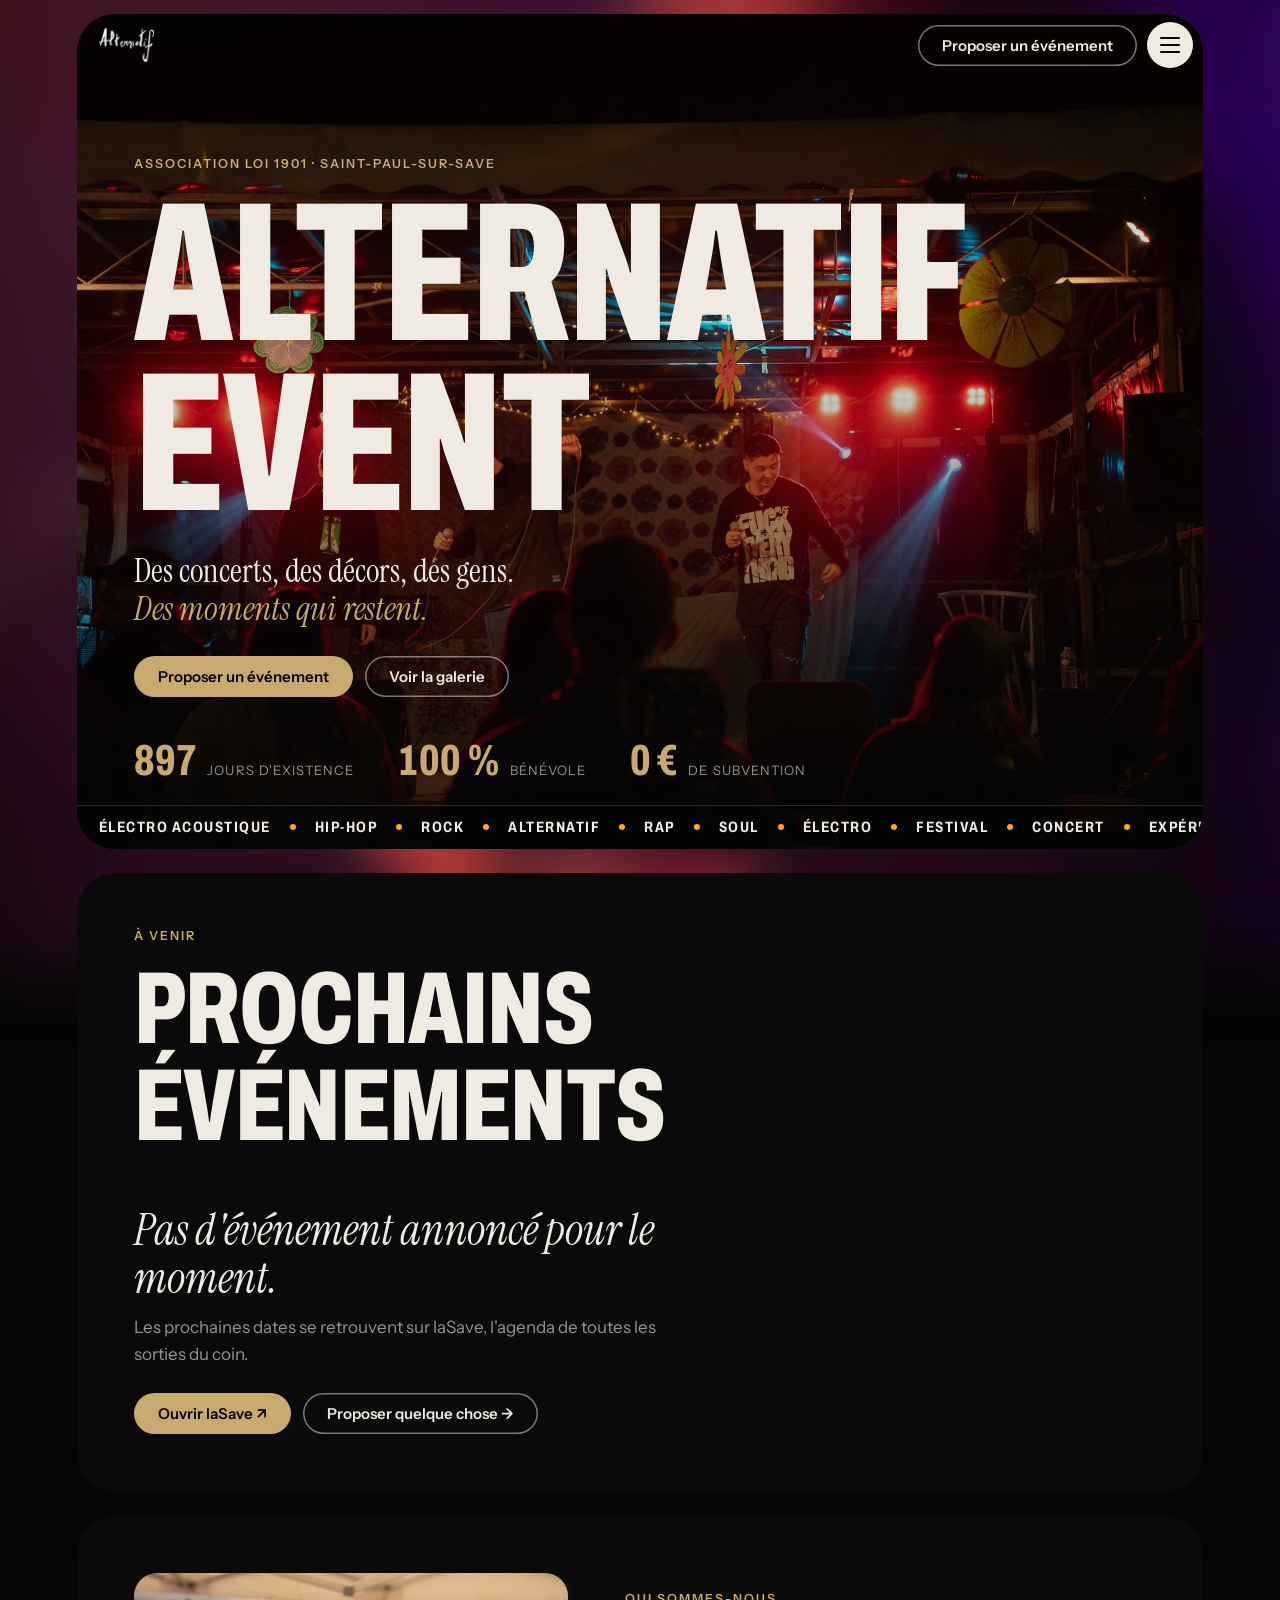
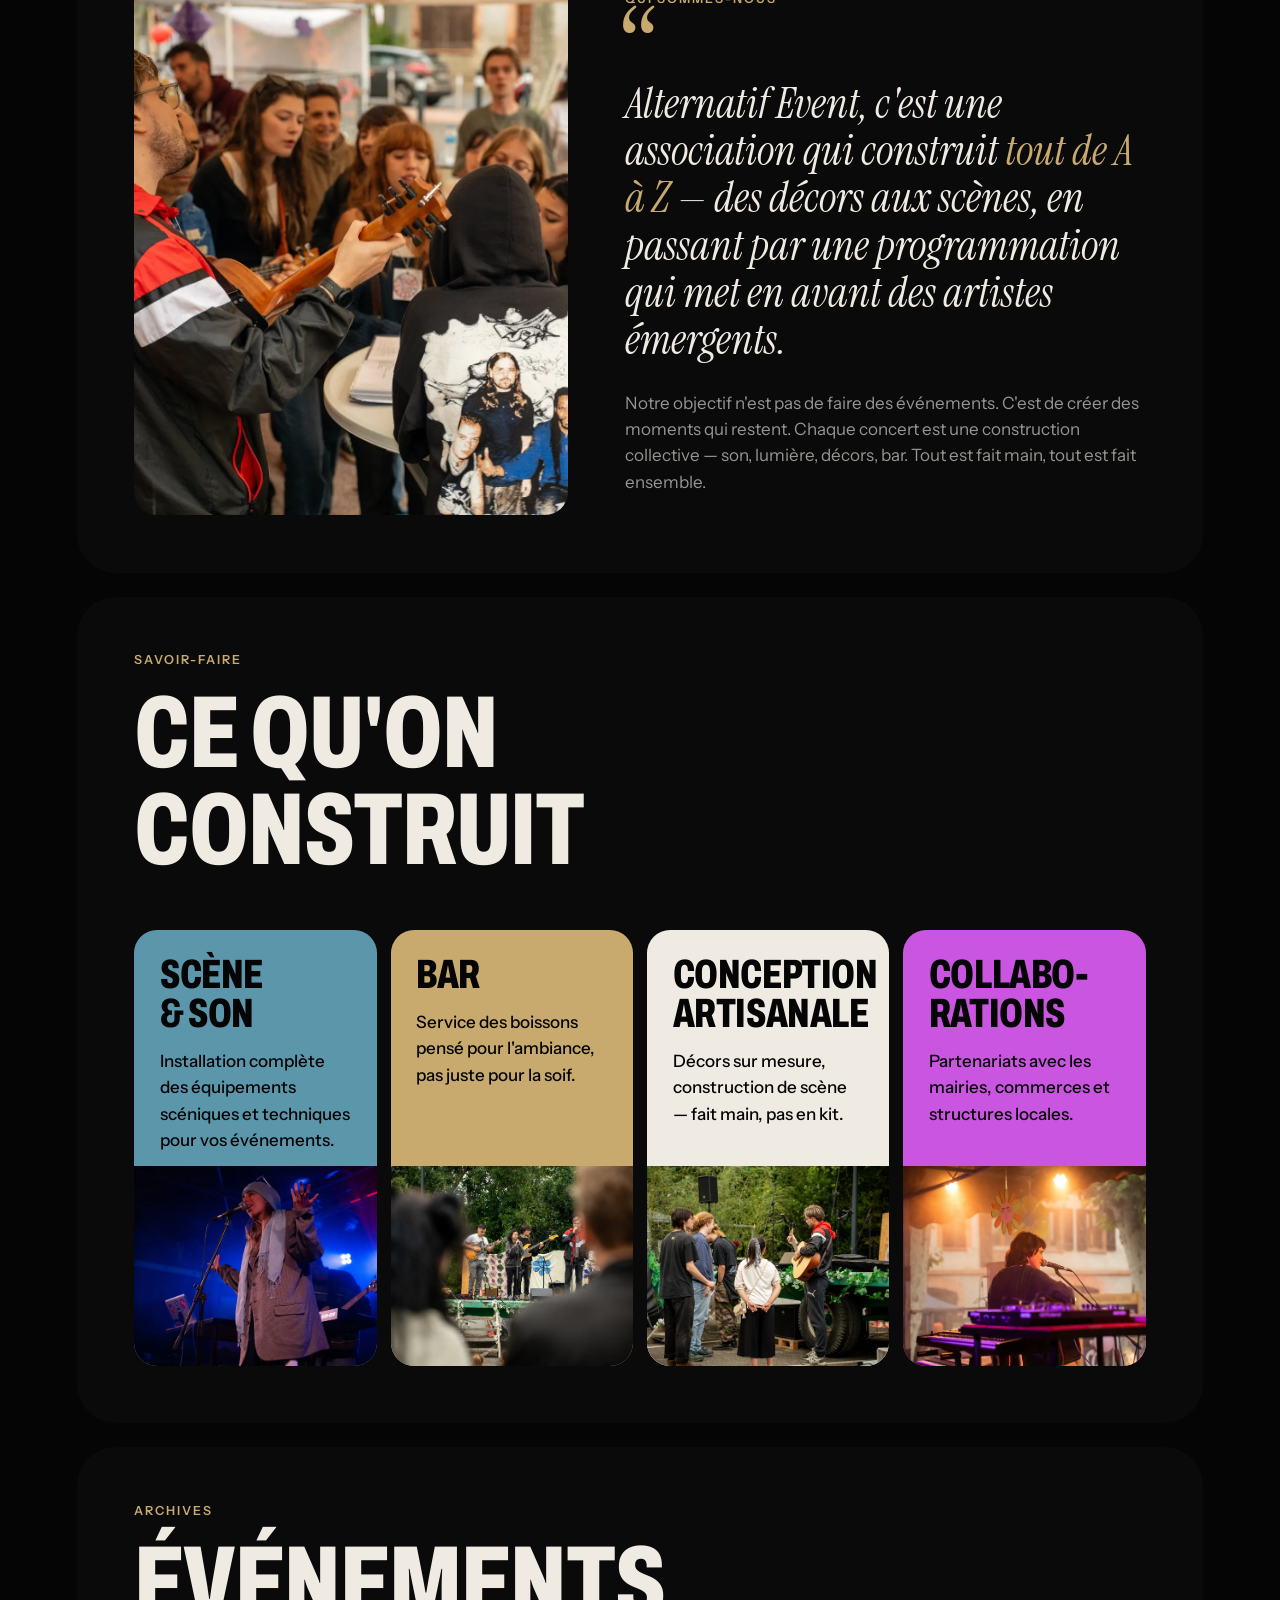
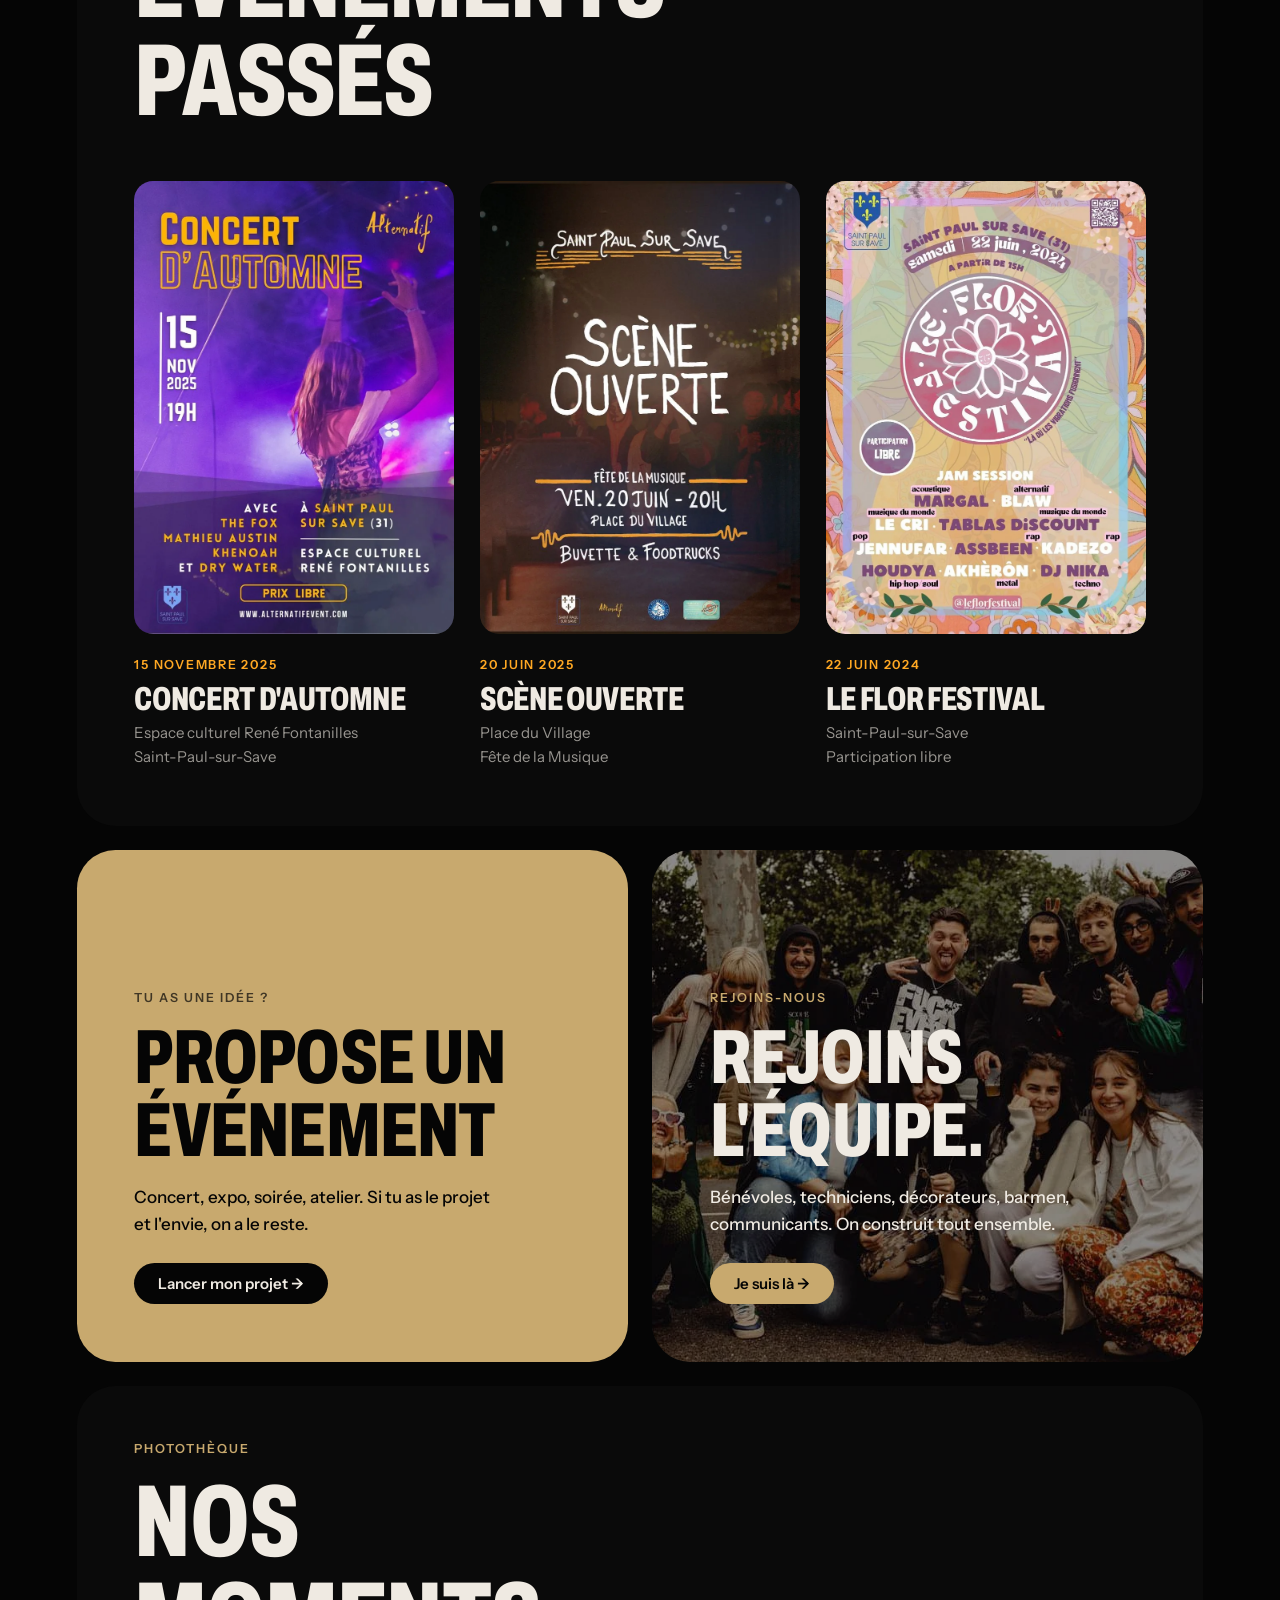
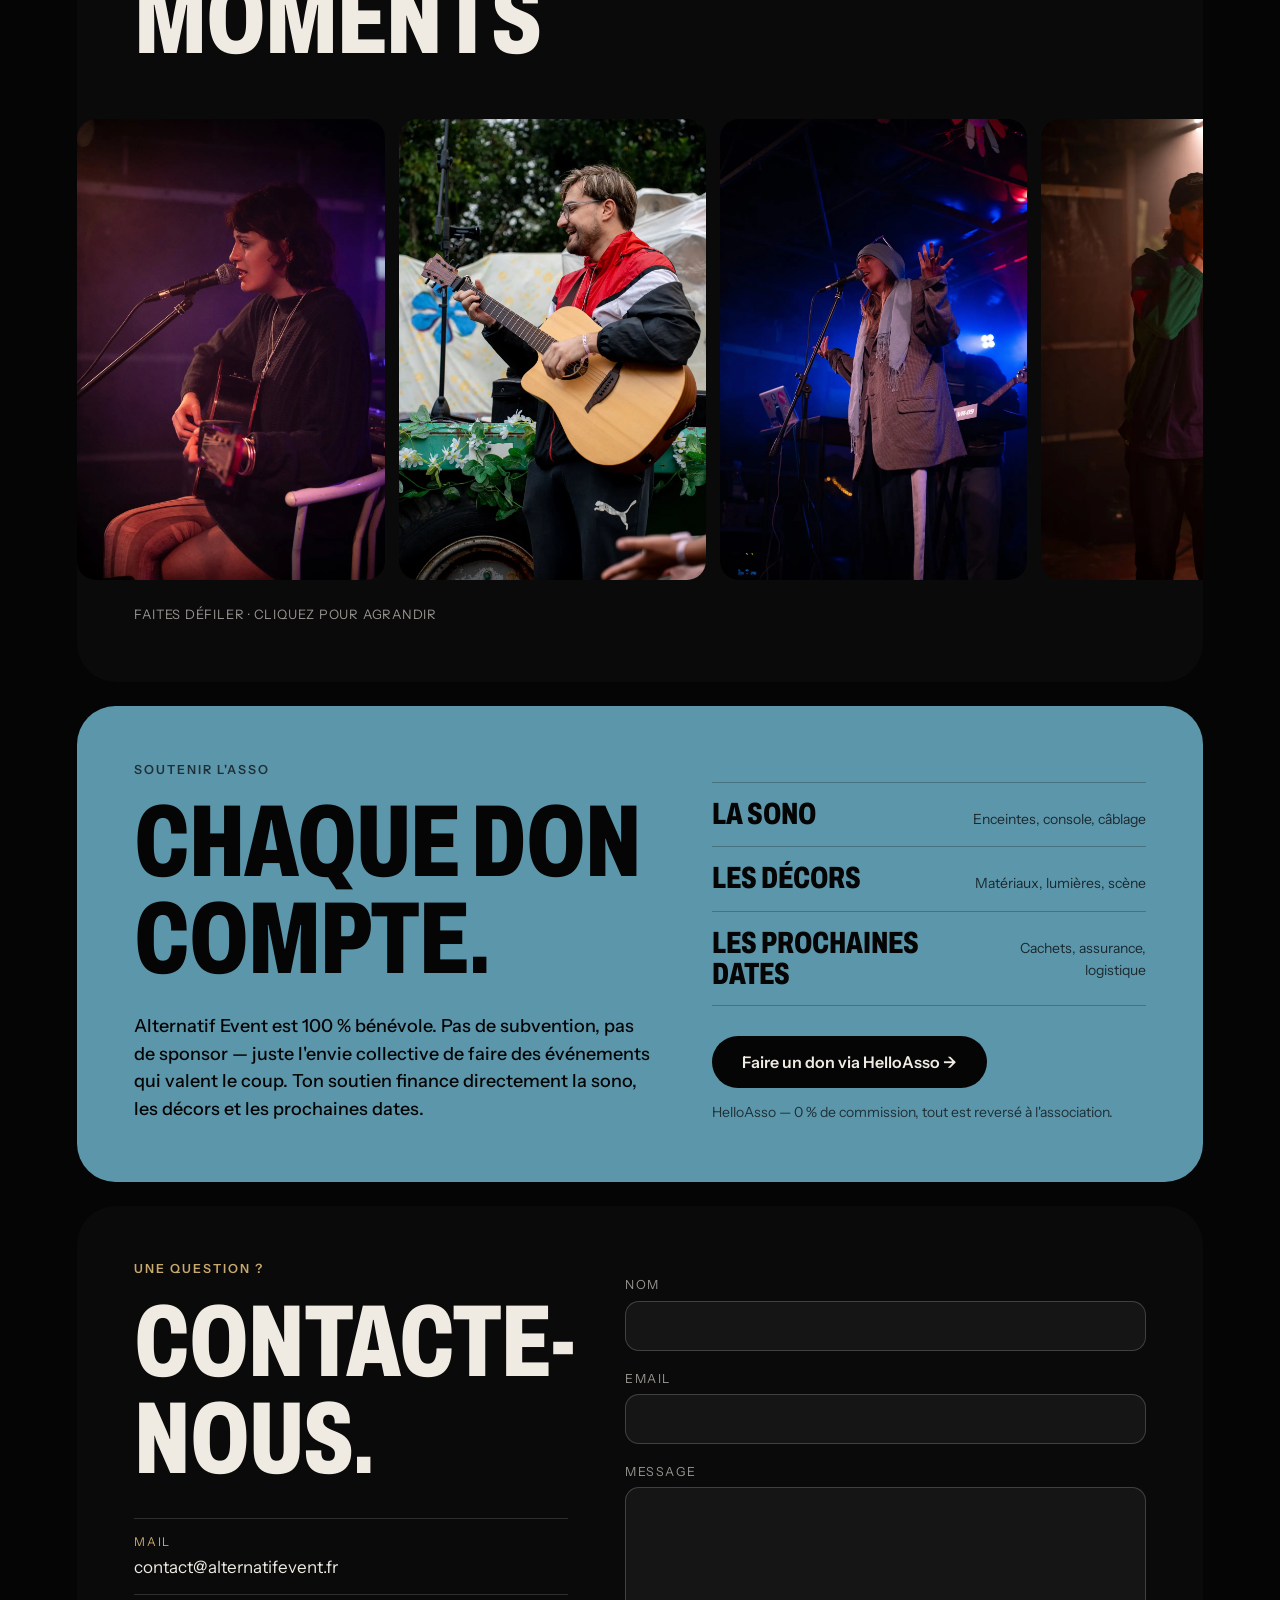
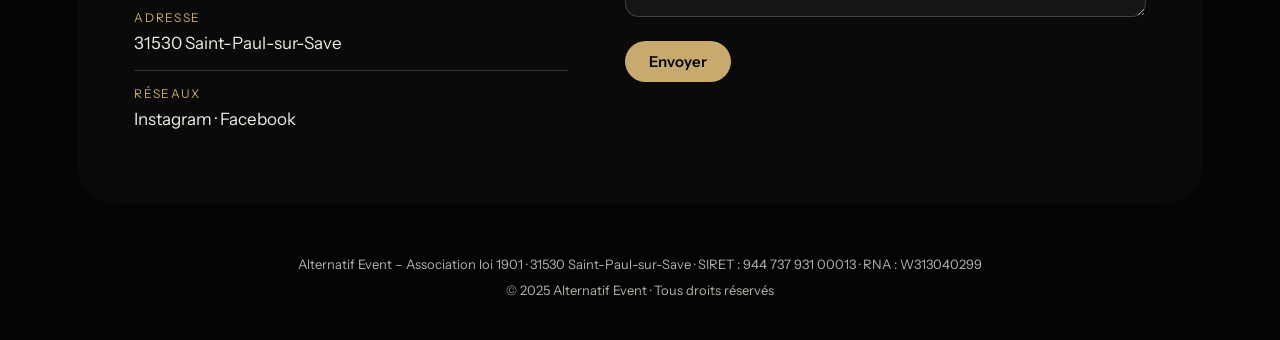
==== index.html @ 24d39012 "Ajoute wix.html : copie de l'ancien site Wix + événements passés Co-Authored-By: Claude Sonnet 5.5 <" ====
<!doctype html>
<html lang="fr">
<head>
<meta charset="utf-8">
<meta name="viewport" content="width=device-width,initial-scale=1">
<title>Alternatif Event — Association à Saint-Paul-sur-Save</title>
<meta name="description" content="Alternatif Event, association loi 1901 de Saint-Paul-sur-Save : concerts, scène ouverte, festival. Tout est fait main, tout est fait ensemble.">
<meta property="og:title" content="Alternatif Event">
<meta property="og:description" content="Des moments qui restent. Association loi 1901 · Saint-Paul-sur-Save.">
<meta property="og:image" content="https://alternatif-event.com/img/hero.webp">
<meta name="theme-color" content="#050505">
<link rel="icon" href="img/logo.png">
<link rel="preconnect" href="https://fonts.googleapis.com">
<link rel="preconnect" href="https://fonts.gstatic.com" crossorigin>
<link rel="stylesheet" href="https://fonts.googleapis.com/css2?family=Archivo:wdth,wght@62..125,500..900&family=Instrument+Sans:wght@400;500;600;700&family=Instrument+Serif:ital@0;1&display=swap">
<link rel="stylesheet" href="style.css?v=2">
</head>
<body>
<div class="backdrop" aria-hidden="true"></div>

<header class="top" id="top">
  <a class="brand" href="#accueil" aria-label="Alternatif Event, accueil"><img src="img/logo.png" alt="Alternatif Event"></a>
  <div class="top-r">
    <button class="pill pill-o" data-open="m-event" type="button">Proposer un événement</button>
    <button class="burger" id="burger" type="button" aria-label="Menu" aria-expanded="false"><i></i><i></i><i></i></button>
  </div>
</header>

<nav class="navmenu" id="navmenu" aria-hidden="true">
  <ul>
    <li><a href="#agenda">Agenda</a></li>
    <li><a href="#asso">L'association</a></li>
    <li><a href="#services">Ce qu'on construit</a></li>
    <li><a href="#passes">Événements passés</a></li>
    <li><a href="#galerie">Galerie</a></li>
    <li><a href="#don">Don</a></li>
    <li><a href="#contact">Contact</a></li>
  </ul>
  <div class="nm-foot">
    <a href="https://la-save.fr" target="_blank" rel="noopener">Voir l'agenda laSave ↗</a>
    <a href="https://www.instagram.com/alternatif_event" target="_blank" rel="noopener">Instagram</a>
    <a href="https://www.facebook.com/profile.php?id=61575025795346" target="_blank" rel="noopener">Facebook</a>
  </div>
</nav>

<main>
<!-- HERO -->
<section class="panel hero" id="accueil">
  <img class="hero-img" src="img/hero.webp" alt="Scène éclairée en rouge et bleu lors d'un concert d'Alternatif Event" fetchpriority="high">
  <div class="hero-shade"></div>
  <div class="hero-in">
    <p class="eyebrow">Association loi 1901 · Saint-Paul-sur-Save</p>
    <h1>Alternatif<br>Event</h1>
    <p class="hero-sub">Des concerts, des décors, des gens.<br><em>Des moments qui restent.</em></p>
    <div class="hero-cta">
      <button class="pill pill-g" data-open="m-event" type="button">Proposer un événement</button>
      <a class="pill pill-o" href="#galerie">Voir la galerie</a>
    </div>
  </div>
  <div class="hero-meta">
    <div><b id="days">—</b><span>jours d'existence</span></div>
    <div><b>100 %</b><span>bénévole</span></div>
    <div><b>0 €</b><span>de subvention</span></div>
  </div>
  <div class="ticker" aria-hidden="true"><div class="tk"><span>Électro acoustique</span><span>Hip-hop</span><span>Rock</span><span>Alternatif</span><span>Rap</span><span>Soul</span><span>Électro</span><span>Festival</span><span>Concert</span><span>Expérience sonore</span><span>Open air</span><span>Jam session</span><span>Électro acoustique</span><span>Hip-hop</span><span>Rock</span><span>Alternatif</span><span>Rap</span><span>Soul</span><span>Électro</span><span>Festival</span><span>Concert</span><span>Expérience sonore</span><span>Open air</span><span>Jam session</span></div></div>
</section>

<!-- AGENDA -->
<section class="panel" id="agenda">
  <div class="sec-h">
    <p class="eyebrow">À venir</p>
    <h2>Prochains<br>événements</h2>
  </div>
  <div class="ag" id="ag">
    <div class="ag-empty">
      <p>Pas d'événement annoncé pour le moment.</p>
      <p class="mut">Les prochaines dates se retrouvent sur laSave, l'agenda de toutes les sorties du coin.</p>
      <div class="row"><a class="pill pill-g" href="https://la-save.fr" target="_blank" rel="noopener">Ouvrir laSave ↗</a><button class="pill pill-o" data-open="m-event" type="button">Proposer quelque chose →</button></div>
    </div>
  </div>
</section>

<!-- MANIFESTE -->
<section class="panel manif" id="asso">
  <div class="manif-img"><img src="img/manifeste.webp" alt="Public en journée avec un violoniste" loading="lazy"></div>
  <div class="manif-t">
    <p class="eyebrow">Qui sommes-nous</p>
    <span class="qi" aria-hidden="true">“</span>
    <p class="manif-q">Alternatif Event, c'est une association qui construit <em>tout de A à Z</em> — des décors aux scènes, en passant par une programmation qui met en avant des artistes émergents.</p>
    <p class="manif-p">Notre objectif n'est pas de faire des événements. C'est de créer des moments qui restent. Chaque concert est une construction collective — son, lumière, décors, bar. Tout est fait main, tout est fait ensemble.</p>
  </div>
</section>

<!-- SERVICES -->
<section class="panel" id="services">
  <div class="sec-h">
    <p class="eyebrow">Savoir-faire</p>
    <h2>Ce qu'on<br>construit</h2>
  </div>
  <div class="bento">
    <article class="bc bc-blue">
      <h3>Scène<br>&amp; Son</h3>
      <p>Installation complète des équipements scéniques et techniques pour vos événements.</p>
      <img src="img/scene.webp" alt="" loading="lazy">
    </article>
    <article class="bc bc-gold">
      <h3>Bar</h3>
      <p>Service des boissons pensé pour l'ambiance, pas juste pour la soif.</p>
      <img src="img/bar.webp" alt="" loading="lazy">
    </article>
    <article class="bc bc-white">
      <h3>Conception<br>artisanale</h3>
      <p>Décors sur mesure, construction de scène — fait main, pas en kit.</p>
      <img src="img/artisan.webp" alt="" loading="lazy">
    </article>
    <article class="bc bc-purple">
      <h3>Collabo&shy;rations</h3>
      <p>Partenariats avec les mairies, commerces et structures locales.</p>
      <img src="img/collab.webp" alt="" loading="lazy">
    </article>
  </div>
</section>

<!-- PASSÉS -->
<section class="panel" id="passes">
  <div class="sec-h">
    <p class="eyebrow">Archives</p>
    <h2>Événements<br>passés</h2>
  </div>
  <div class="past">
    <article class="pa">
      <img src="img/affiche-automne.webp" alt="Affiche du Concert d'Automne" loading="lazy">
      <div><time>15 novembre 2025</time><h3>Concert d'Automne</h3><p>Espace culturel René Fontanilles<br>Saint-Paul-sur-Save</p></div>
    </article>
    <article class="pa">
      <img src="img/affiche-scene.webp" alt="Affiche de la Scène Ouverte" loading="lazy">
      <div><time>20 juin 2025</time><h3>Scène Ouverte</h3><p>Place du Village<br>Fête de la Musique</p></div>
    </article>
    <article class="pa">
      <img src="img/affiche-flor.webp" alt="Affiche du Flor Festival" loading="lazy">
      <div><time>22 juin 2024</time><h3>Le Flor Festival</h3><p>Saint-Paul-sur-Save<br>Participation libre</p></div>
    </article>
  </div>
</section>

<!-- DUO -->
<section class="duo" id="projet">
  <article class="dc dc-gold">
    <p class="eyebrow dk">Tu as une idée ?</p>
    <h2>Propose un<br>événement</h2>
    <p>Concert, expo, soirée, atelier. Si tu as le projet et l'envie, on a le reste.</p>
    <button class="pill pill-k" data-open="m-event" type="button">Lancer mon projet →</button>
  </article>
  <article class="dc dc-team">
    <img src="img/equipe.webp" alt="L'équipe d'Alternatif Event" loading="lazy">
    <div class="dc-in">
      <p class="eyebrow">Rejoins-nous</p>
      <h2>Rejoins<br>l'équipe.</h2>
      <p>Bénévoles, techniciens, décorateurs, barmen, communicants. On construit tout ensemble.</p>
      <button class="pill pill-g" data-open="m-team" type="button">Je suis là →</button>
    </div>
  </article>
</section>

<!-- GALERIE -->
<section class="panel gal" id="galerie">
  <div class="sec-h">
    <p class="eyebrow">Photothèque</p>
    <h2>Nos<br>moments</h2>
  </div>
  <div class="strip" id="strip"></div>
  <p class="strip-hint">Faites défiler · cliquez pour agrandir</p>
</section>

<!-- DON -->
<section class="panel don" id="don">
  <div class="don-l">
    <p class="eyebrow">Soutenir l'asso</p>
    <h2>Chaque don<br>compte.</h2>
    <p class="don-p">Alternatif Event est 100 % bénévole. Pas de subvention, pas de sponsor — juste l'envie collective de faire des événements qui valent le coup. Ton soutien finance directement la sono, les décors et les prochaines dates.</p>
  </div>
  <div class="don-r">
    <ul class="don-list">
      <li><b>La sono</b><span>Enceintes, console, câblage</span></li>
      <li><b>Les décors</b><span>Matériaux, lumières, scène</span></li>
      <li><b>Les prochaines dates</b><span>Cachets, assurance, logistique</span></li>
    </ul>
    <a class="pill pill-k big" href="https://www.helloasso.com/associations/alternatif-event/formulaires/1" target="_blank" rel="noopener">Faire un don via HelloAsso →</a>
    <p class="mut sm">HelloAsso — 0 % de commission, tout est reversé à l'association.</p>
  </div>
</section>

<!-- CONTACT -->
<section class="panel contact" id="contact">
  <div class="ct-l">
    <p class="eyebrow">Une question ?</p>
    <h2>Contacte-<br>nous.</h2>
    <ul class="ct-list">
      <li><span>Mail</span><a href="mailto:contact@alternatifevent.fr">contact@alternatifevent.fr</a></li>
      <li><span>Adresse</span>31530 Saint-Paul-sur-Save</li>
      <li><span>Réseaux</span><div><a href="https://www.instagram.com/alternatif_event" target="_blank" rel="noopener">Instagram</a> · <a href="https://www.facebook.com/profile.php?id=61575025795346" target="_blank" rel="noopener">Facebook</a></div></li>
    </ul>
  </div>
  <form class="form" id="f-contact" data-ok="Message reçu. On vous répond vite.">
    <input type="hidden" name="_subject" value="Contact — alternatif-event.com">
    <label for="c-nom">Nom</label><input id="c-nom" name="nom" required autocomplete="name">
    <label for="c-mail">Email</label><input id="c-mail" name="email" type="email" required autocomplete="email">
    <label for="c-msg">Message</label><textarea id="c-msg" name="message" rows="5" required></textarea>
    <input class="hp" name="_gotcha" tabindex="-1" autocomplete="off" aria-hidden="true">
    <button class="pill pill-g" type="submit">Envoyer</button>
    <p class="fmsg" role="status"></p>
  </form>
</section>
</main>

<footer class="foot">
  <p>Alternatif Event – Association loi 1901 · 31530 Saint-Paul-sur-Save · SIRET : 944 737 931 00013 · RNA : W313040299</p>
  <p>© 2025 Alternatif Event · Tous droits réservés</p>
</footer>

<!-- MODALES -->
<div class="modal" id="m-event" role="dialog" aria-modal="true" aria-labelledby="m-event-t" hidden>
  <div class="m-box">
    <button class="m-x" type="button" data-close aria-label="Fermer">×</button>
    <h3 id="m-event-t">Proposer un événement</h3>
    <form class="form" id="f-event" data-ok="Reçu. On vous recontacte sous 48 h.">
      <input type="hidden" name="_subject" value="Proposition d'événement — alternatif-event.com">
      <label for="e-nom">Nom</label><input id="e-nom" name="nom" required autocomplete="name">
      <label for="e-mail">Email</label><input id="e-mail" name="email" type="email" required autocomplete="email">
      <div class="two">
        <div><label for="e-type">Type</label><select id="e-type" name="type"><option>Concert</option><option>Festival</option><option>Exposition</option><option>Soirée</option><option>Autre</option></select></div>
        <div><label for="e-date">Date souhaitée</label><input id="e-date" name="date" type="date"></div>
      </div>
      <label for="e-msg">Le projet</label><textarea id="e-msg" name="projet" rows="4" required></textarea>
      <input class="hp" name="_gotcha" tabindex="-1" autocomplete="off" aria-hidden="true">
      <button class="pill pill-g" type="submit">Envoyer</button>
      <p class="fmsg" role="status"></p>
    </form>
  </div>
</div>
<div class="modal" id="m-team" role="dialog" aria-modal="true" aria-labelledby="m-team-t" hidden>
  <div class="m-box">
    <button class="m-x" type="button" data-close aria-label="Fermer">×</button>
    <h3 id="m-team-t">Rejoindre l'équipe</h3>
    <form class="form" id="f-team" data-ok="Bienvenue (presque). On se retrouve vite.">
      <input type="hidden" name="_subject" value="Rejoindre l'équipe — alternatif-event.com">
      <label for="t-nom">Prénom Nom</label><input id="t-nom" name="nom" required autocomplete="name">
      <label for="t-mail">Email</label><input id="t-mail" name="email" type="email" required autocomplete="email">
      <label for="t-skill">Tu peux apporter quoi ?</label>
      <select id="t-skill" name="competence"><option>Technique / Son</option><option>Décors</option><option>Bar</option><option>Communication</option><option>Tout ce qui est utile</option></select>
      <label for="t-msg">Un mot</label><textarea id="t-msg" name="message" rows="4"></textarea>
      <input class="hp" name="_gotcha" tabindex="-1" autocomplete="off" aria-hidden="true">
      <button class="pill pill-g" type="submit">Envoyer</button>
      <p class="fmsg" role="status"></p>
    </form>
  </div>
</div>

<div class="lb" id="lb" hidden>
  <button class="lb-x" type="button" aria-label="Fermer">×</button>
  <button class="lb-n lb-p" type="button" aria-label="Précédente">‹</button>
  <img id="lb-img" alt="">
  <button class="lb-n lb-nx" type="button" aria-label="Suivante">›</button>
</div>
<script src="app.js?v=1"></script>
</body>
</html>
---- style.css ----
:root{
  --noir:#050505;--panel:#0a0a0a;--ink:#efeae2;--mut:rgba(239,234,226,.62);
  --gold:#c8a96e;--blue:#5C96AB;--orange:#FFA823;--purple:#C955E0;
  --rad:clamp(22px,3vw,40px);--side:clamp(10px,6vw,110px);--gut:clamp(22px,4.5vw,72px);--vgap:clamp(12px,2vw,24px);
  --f-d:'Archivo',Impact,'Arial Narrow',sans-serif;--f-b:'Instrument Sans',system-ui,sans-serif;--f-s:'Instrument Serif',Georgia,serif;
}
*{box-sizing:border-box;margin:0;padding:0}
html{scroll-behavior:smooth;scroll-padding-top:90px}
body{background:var(--noir);color:var(--ink);font:400 17px/1.55 var(--f-b);-webkit-font-smoothing:antialiased;overflow-x:hidden}
img{max-width:100%;display:block}
a{color:inherit}
button{font:inherit;color:inherit;cursor:pointer;border:0;background:none}
:focus-visible{outline:2px solid var(--gold);outline-offset:3px}

.backdrop{position:fixed;inset:0;z-index:-1;background:#050505 url(img/bg.webp) center/cover;filter:blur(28px) saturate(1.3) brightness(.85);transform:scale(1.15)}

/* header */
.top{position:fixed;z-index:50;top:14px;left:var(--side);right:var(--side);display:flex;align-items:center;justify-content:space-between;gap:12px;padding:8px 10px 8px 22px;border-radius:999px;background:rgba(8,8,8,.72);backdrop-filter:blur(14px);-webkit-backdrop-filter:blur(14px);transition:background .3s,backdrop-filter .3s}
.top.clear{background:transparent;backdrop-filter:none;-webkit-backdrop-filter:none}
.brand img{height:34px;width:auto}
.top-r{display:flex;align-items:center;gap:10px}
.burger{width:46px;height:46px;border-radius:50%;background:var(--ink);display:grid;place-content:center;gap:5px}
.burger i{display:block;width:20px;height:2px;background:#050505;border-radius:2px;transition:transform .3s,opacity .3s}
.burger[aria-expanded=true] i:nth-child(1){transform:translateY(7px) rotate(45deg)}
.burger[aria-expanded=true] i:nth-child(2){opacity:0}
.burger[aria-expanded=true] i:nth-child(3){transform:translateY(-7px) rotate(-45deg)}

.navmenu{position:fixed;inset:0;z-index:40;background:rgba(5,5,5,.97);display:flex;flex-direction:column;justify-content:center;padding:100px var(--side) 40px;opacity:0;visibility:hidden;transition:opacity .3s,visibility .3s}
.navmenu.on{opacity:1;visibility:visible}
.navmenu ul{list-style:none}
.navmenu li a{display:block;font:800 clamp(38px,8.5vw,96px)/1.02 var(--f-d);font-stretch:70%;text-transform:uppercase;text-decoration:none;letter-spacing:-.01em;transition:color .2s,padding .25s}
.navmenu li a:hover{color:var(--gold);padding-left:14px}
.nm-foot{display:flex;flex-wrap:wrap;gap:12px 28px;margin-top:34px;color:var(--mut)}
.nm-foot a{text-decoration:none}.nm-foot a:hover{color:var(--gold)}

/* pills */
.pill{display:inline-flex;align-items:center;justify-content:center;gap:8px;padding:13px 24px;border-radius:999px;font:600 15px/1 var(--f-b);text-decoration:none;white-space:nowrap;transition:transform .2s,background .2s,color .2s}
.pill:hover{transform:translateY(-2px)}
.pill-g{background:var(--gold);color:#050505}.pill-g:hover{background:#d9bc82}
.pill-k{background:#050505;color:var(--ink)}.pill-k:hover{background:#1a1a1a}
.pill-o{box-shadow:inset 0 0 0 1.5px rgba(239,234,226,.5)}.pill-o:hover{background:var(--ink);color:#050505}
.pill.big{padding:18px 30px;font-size:16px}

/* panels */
main{padding-top:0}
.panel{position:relative;background:var(--panel);border-radius:var(--rad);margin:0 var(--side) var(--vgap);padding:var(--gut);overflow:hidden}
.eyebrow{font:600 12.5px/1 var(--f-b);letter-spacing:.16em;text-transform:uppercase;color:var(--gold);margin-bottom:18px}
.eyebrow.dk{color:rgba(5,5,5,.7)}
h1,h2,h3{font-family:var(--f-d);font-stretch:68%;font-weight:800;text-transform:uppercase;line-height:.95;letter-spacing:-.01em}
h2{font-size:clamp(46px,8vw,118px)}
.mut{color:var(--mut)}.sm{font-size:14px}
.sec-h{margin-bottom:clamp(26px,4vw,52px)}

/* hero */
.hero{margin-top:14px;min-height:min(92svh,860px);display:flex;flex-direction:column;justify-content:flex-end;padding:0}
.hero-img{position:absolute;inset:0;width:100%;height:100%;object-fit:cover;object-position:50% 40%}
.hero-shade{position:absolute;inset:0;background:linear-gradient(180deg,rgba(5,5,5,.35) 0%,rgba(5,5,5,.1) 35%,rgba(5,5,5,.88) 100%)}
.hero-in{position:relative;padding:clamp(110px,16svh,170px) var(--gut) 24px}
.hero h1{font-size:clamp(64px,15.5vw,236px);font-stretch:62%;line-height:.86}
.hero-sub{margin-top:22px;font:400 clamp(22px,2.6vw,36px)/1.15 var(--f-s)}
.hero-sub em{color:var(--gold)}
.hero-cta{display:flex;flex-wrap:wrap;gap:12px;margin-top:28px}
.hero-meta{position:relative;display:flex;flex-wrap:wrap;gap:12px 44px;padding:18px var(--gut) 22px}
.hero-meta div{display:flex;align-items:baseline;gap:10px}
.hero-meta b{font:800 clamp(28px,3.4vw,44px)/1 var(--f-d);font-stretch:70%;color:var(--gold);font-variant-numeric:tabular-nums}
.hero-meta span{font-size:13px;letter-spacing:.08em;text-transform:uppercase;color:var(--mut)}
.ticker{position:relative;border-top:1px solid rgba(239,234,226,.16);overflow:hidden;padding:14px 0;background:rgba(5,5,5,.55)}
.tk{display:flex;width:max-content;animation:tk 48s linear infinite}
.tk span{font:700 15px/1 var(--f-d);font-stretch:80%;text-transform:uppercase;letter-spacing:.1em;padding:0 22px;position:relative;white-space:nowrap}
.tk span::after{content:"";position:absolute;right:-3px;top:50%;width:6px;height:6px;margin-top:-3px;border-radius:50%;background:var(--orange)}
@keyframes tk{to{transform:translateX(-50%)}}

/* agenda */
.ag-empty{max-width:560px}
.ag-empty p:first-child{font:400 clamp(28px,3.4vw,44px)/1.1 var(--f-s);font-style:italic;margin-bottom:12px}
.ag-empty .row{display:flex;flex-wrap:wrap;gap:12px;margin-top:26px}
.ag-list{display:grid;grid-template-columns:repeat(auto-fill,minmax(250px,1fr));gap:14px}
.ag-c{display:flex;flex-direction:column;gap:8px;padding:22px;border-radius:calc(var(--rad)*.55);background:var(--blue);color:#050505;text-decoration:none;min-height:200px;transition:transform .25s}
.ag-c:hover{transform:translateY(-4px)}
.ag-c time{font:700 13px/1 var(--f-b);letter-spacing:.1em;text-transform:uppercase}
.ag-c h3{font-size:clamp(28px,3vw,38px);margin-top:auto}
.ag-c p{font-size:14px;opacity:.8}
.ag-more{margin-top:22px}

/* manifeste */
.manif{display:grid;grid-template-columns:minmax(0,5fr) minmax(0,6fr);gap:var(--gut);align-items:center}
.manif-img{border-radius:calc(var(--rad)*.6);overflow:hidden;aspect-ratio:4/5}
.manif-img img{width:100%;height:100%;object-fit:cover;object-position:35% 50%}
.qi{display:block;font:400 120px/.6 var(--f-s);color:var(--gold);height:56px}
.manif-q{font:400 clamp(28px,3.3vw,50px)/1.12 var(--f-s);font-style:italic}
.manif-q em{color:var(--gold)}
.manif-p{margin-top:26px;max-width:540px;color:var(--mut)}

/* bento */
.bento{display:grid;grid-template-columns:repeat(4,minmax(0,1fr));gap:14px}
.bc{position:relative;overflow:hidden;border-radius:calc(var(--rad)*.6);padding:clamp(20px,2vw,30px);color:#050505;min-height:clamp(300px,34vw,440px);display:flex;flex-direction:column}
.bc h3{font-size:clamp(30px,3.2vw,50px);hyphens:manual}
.bc p{margin-top:14px;font-weight:500;max-width:30ch}
.bc img{position:absolute;left:0;right:0;bottom:0;width:100%;height:46%;object-fit:cover;mix-blend-mode:multiply;opacity:.9}
.bc-blue{background:var(--blue)}.bc-gold{background:var(--gold)}.bc-white{background:var(--ink)}.bc-purple{background:var(--purple)}
.bc-white img{mix-blend-mode:normal;opacity:1}
.bc-blue img,.bc-gold img,.bc-purple img{mix-blend-mode:normal;opacity:1}

/* passés */
.past{display:grid;grid-template-columns:repeat(3,minmax(0,1fr));gap:clamp(14px,2vw,28px)}
.pa{display:flex;flex-direction:column;gap:16px}
.pa img{border-radius:calc(var(--rad)*.5);width:100%;aspect-ratio:800/1131;object-fit:cover;transition:transform .35s}
.pa:hover img{transform:scale(1.015) rotate(-.4deg)}
.pa time{font:600 12.5px/1 var(--f-b);letter-spacing:.14em;text-transform:uppercase;color:var(--orange)}
.pa h3{font-size:clamp(28px,2.6vw,38px);margin:8px 0 6px}
.pa p{color:var(--mut);font-size:15px}

/* duo */
.duo{display:grid;grid-template-columns:repeat(2,minmax(0,1fr));gap:var(--vgap);margin:0 var(--side) var(--vgap)}
.dc{position:relative;border-radius:var(--rad);padding:var(--gut);min-height:clamp(380px,40vw,560px);display:flex;flex-direction:column;justify-content:flex-end;overflow:hidden}
.dc h2{font-size:clamp(44px,6vw,92px);margin-bottom:16px}
.dc p:not(.eyebrow){max-width:34ch;margin-bottom:26px;font-weight:500}
.dc button{align-self:flex-start}
.dc-gold{background:var(--gold);color:#050505}
.dc-team{background:#0a0a0a}
.dc-team>img{position:absolute;inset:0;width:100%;height:100%;object-fit:cover;filter:brightness(.55)}
.dc-in{position:relative;display:flex;flex-direction:column}

/* galerie */
.strip{display:flex;gap:14px;overflow-x:auto;scroll-snap-type:x proximity;padding-bottom:14px;margin:0 calc(var(--gut)*-1);padding-inline:var(--gut);scrollbar-width:thin;scrollbar-color:var(--gold) transparent}
.strip button{flex:0 0 auto;height:clamp(300px,36vw,520px);border-radius:calc(var(--rad)*.5);overflow:hidden;scroll-snap-align:start}
.strip img{height:100%;width:auto;max-width:none;transition:transform .5s}
.strip button:hover img{transform:scale(1.04)}
.strip-hint{margin-top:10px;font-size:13px;color:var(--mut);letter-spacing:.06em;text-transform:uppercase}

/* don */
.don{background:var(--blue);color:#050505;display:grid;grid-template-columns:minmax(0,6fr) minmax(0,5fr);gap:var(--gut);align-items:end}
.don .eyebrow{color:rgba(5,5,5,.7)}
.don-p{margin-top:24px;max-width:46ch;font-weight:500;font-size:18px}
.don-list{list-style:none;margin-bottom:30px}
.don-list li{display:flex;justify-content:space-between;align-items:baseline;gap:16px;padding:16px 0;border-top:1.5px solid rgba(5,5,5,.25)}
.don-list li:last-child{border-bottom:1.5px solid rgba(5,5,5,.25)}
.don-list b{font:800 clamp(24px,2.4vw,34px)/1 var(--f-d);font-stretch:70%;text-transform:uppercase}
.don-list span{font-size:14px;text-align:right;opacity:.75}
.don .mut{color:rgba(5,5,5,.7);margin-top:14px}

/* contact */
.contact{display:grid;grid-template-columns:minmax(0,5fr) minmax(0,6fr);gap:var(--gut)}
.ct-list{list-style:none;margin-top:30px}
.ct-list li{padding:14px 0;border-top:1px solid rgba(239,234,226,.16);display:flex;flex-direction:column;gap:2px}
.ct-list span{font-size:12px;letter-spacing:.14em;text-transform:uppercase;color:var(--gold)}
.ct-list a{text-decoration:none}.ct-list a:hover{color:var(--gold)}

/* forms */
.form{display:flex;flex-direction:column;gap:6px}
.form label{font-size:12.5px;letter-spacing:.12em;text-transform:uppercase;color:var(--mut);margin-top:12px}
.form input,.form textarea,.form select{width:100%;padding:14px 16px;border-radius:14px;border:1.5px solid rgba(239,234,226,.2);background:rgba(239,234,226,.05);color:var(--ink);font:400 16px var(--f-b);transition:border-color .2s}
.form select option{color:#050505}
.form input:focus,.form textarea:focus,.form select:focus{outline:0;border-color:var(--gold)}
.form button[type=submit]{align-self:flex-start;margin-top:18px}
.form .two{display:grid;grid-template-columns:1fr 1fr;gap:12px}
.hp{position:absolute!important;left:-9999px;opacity:0}
.fmsg{min-height:1.4em;margin-top:10px;color:var(--gold);font-weight:600}
.fmsg.err{color:#ff8a7a}

/* footer */
.foot{margin:0 var(--side);padding:26px 4px 40px;text-align:center;font-size:13px;color:rgba(239,234,226,.75);display:flex;flex-direction:column;gap:6px;text-shadow:0 1px 8px #000}

/* modales */
.modal{position:fixed;inset:0;z-index:70;display:grid;place-items:center;padding:16px;background:rgba(0,0,0,.72);backdrop-filter:blur(6px);overflow-y:auto}
.modal[hidden],.lb[hidden]{display:none}
.m-box{position:relative;width:min(560px,100%);background:var(--panel);border-radius:var(--rad);padding:clamp(26px,4vw,44px);margin:auto}
.m-box h3{font-size:clamp(36px,5vw,54px);margin-bottom:12px;padding-right:44px}
.m-x{position:absolute;top:16px;right:16px;width:42px;height:42px;border-radius:50%;background:var(--ink);color:#050505;font-size:26px;line-height:1}
.lb{position:fixed;inset:0;z-index:80;background:rgba(0,0,0,.94);display:grid;place-items:center;padding:56px 16px}
.lb img{max-width:100%;max-height:100%;border-radius:12px;object-fit:contain}
.lb-x,.lb-n{position:absolute;width:48px;height:48px;border-radius:50%;background:rgba(239,234,226,.14);font-size:28px;line-height:1}
.lb-x{top:14px;right:14px}.lb-p{left:14px;top:50%}.lb-nx{right:14px;top:50%}
.lb button:hover{background:var(--gold);color:#050505}

/* reveal (desktop uniquement) */
@media(min-width:901px){
  .rv{opacity:0;transform:translateY(34px);transition:opacity .8s ease,transform .8s ease}
  .rv.in{opacity:1;transform:none}
}

@media(max-width:900px){
  :root{--side:10px}
  .top{left:10px;right:10px}
  .manif,.don,.contact{grid-template-columns:1fr}
  .manif-img{aspect-ratio:4/3}
  .bento{grid-template-columns:repeat(2,minmax(0,1fr))}
  .past{grid-template-columns:1fr;max-width:420px}
  .duo{grid-template-columns:1fr}
  .hero{min-height:88svh}
}
@media(max-width:520px){
  body{font-size:16px}
  .top .pill-o{display:none}
  .bento{grid-template-columns:1fr}
  .bc{min-height:280px}
  .form .two{grid-template-columns:1fr}
  .don-list li{flex-direction:column;gap:4px}.don-list span{text-align:left}
}
@media(prefers-reduced-motion:reduce){
  html{scroll-behavior:auto}.tk{animation:none}*{transition:none!important}
}
@media(max-width:900px){
  .bc{min-height:0}
  .bc img{max-width:none;position:relative;margin:22px calc(-1*clamp(20px,2vw,30px)) calc(-1*clamp(20px,2vw,30px));width:calc(100% + 2*clamp(20px,2vw,30px));height:170px;margin-top:auto;flex:0 0 auto}
  .bc p{margin-bottom:22px}
}
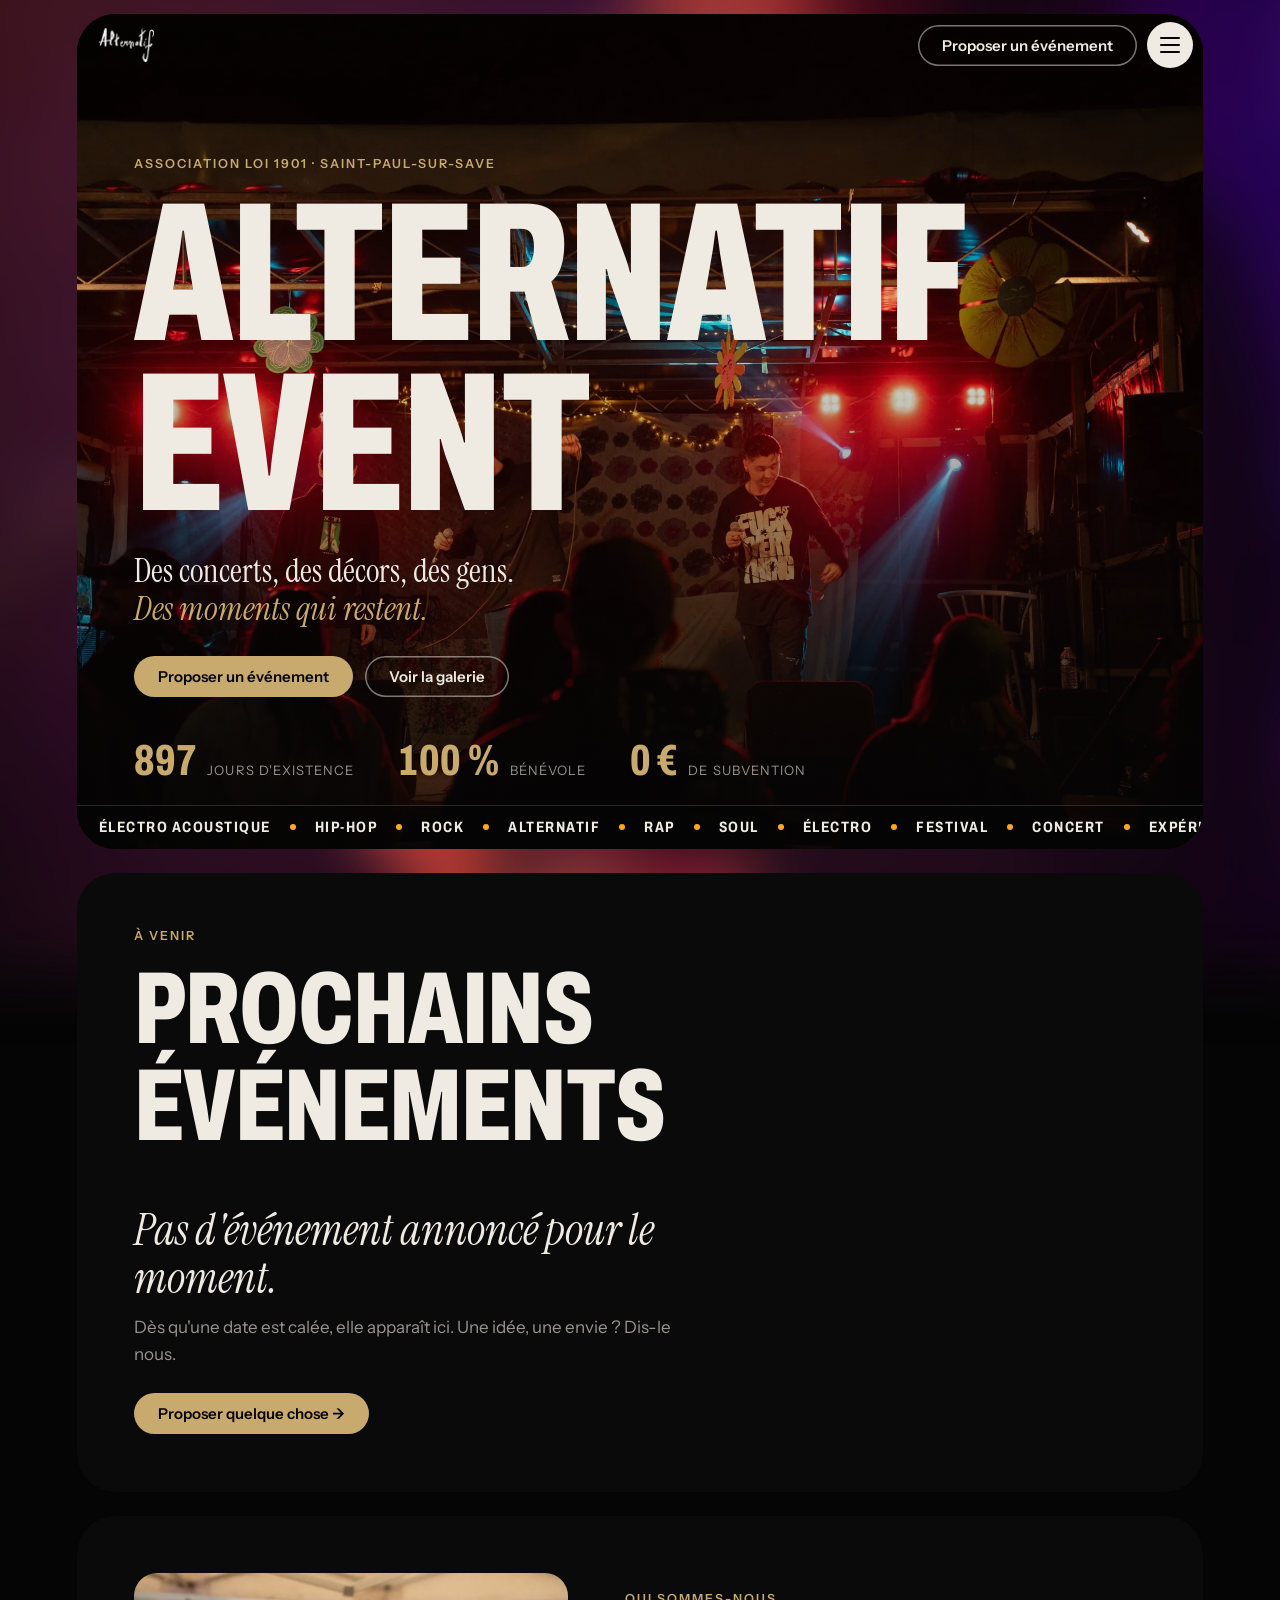
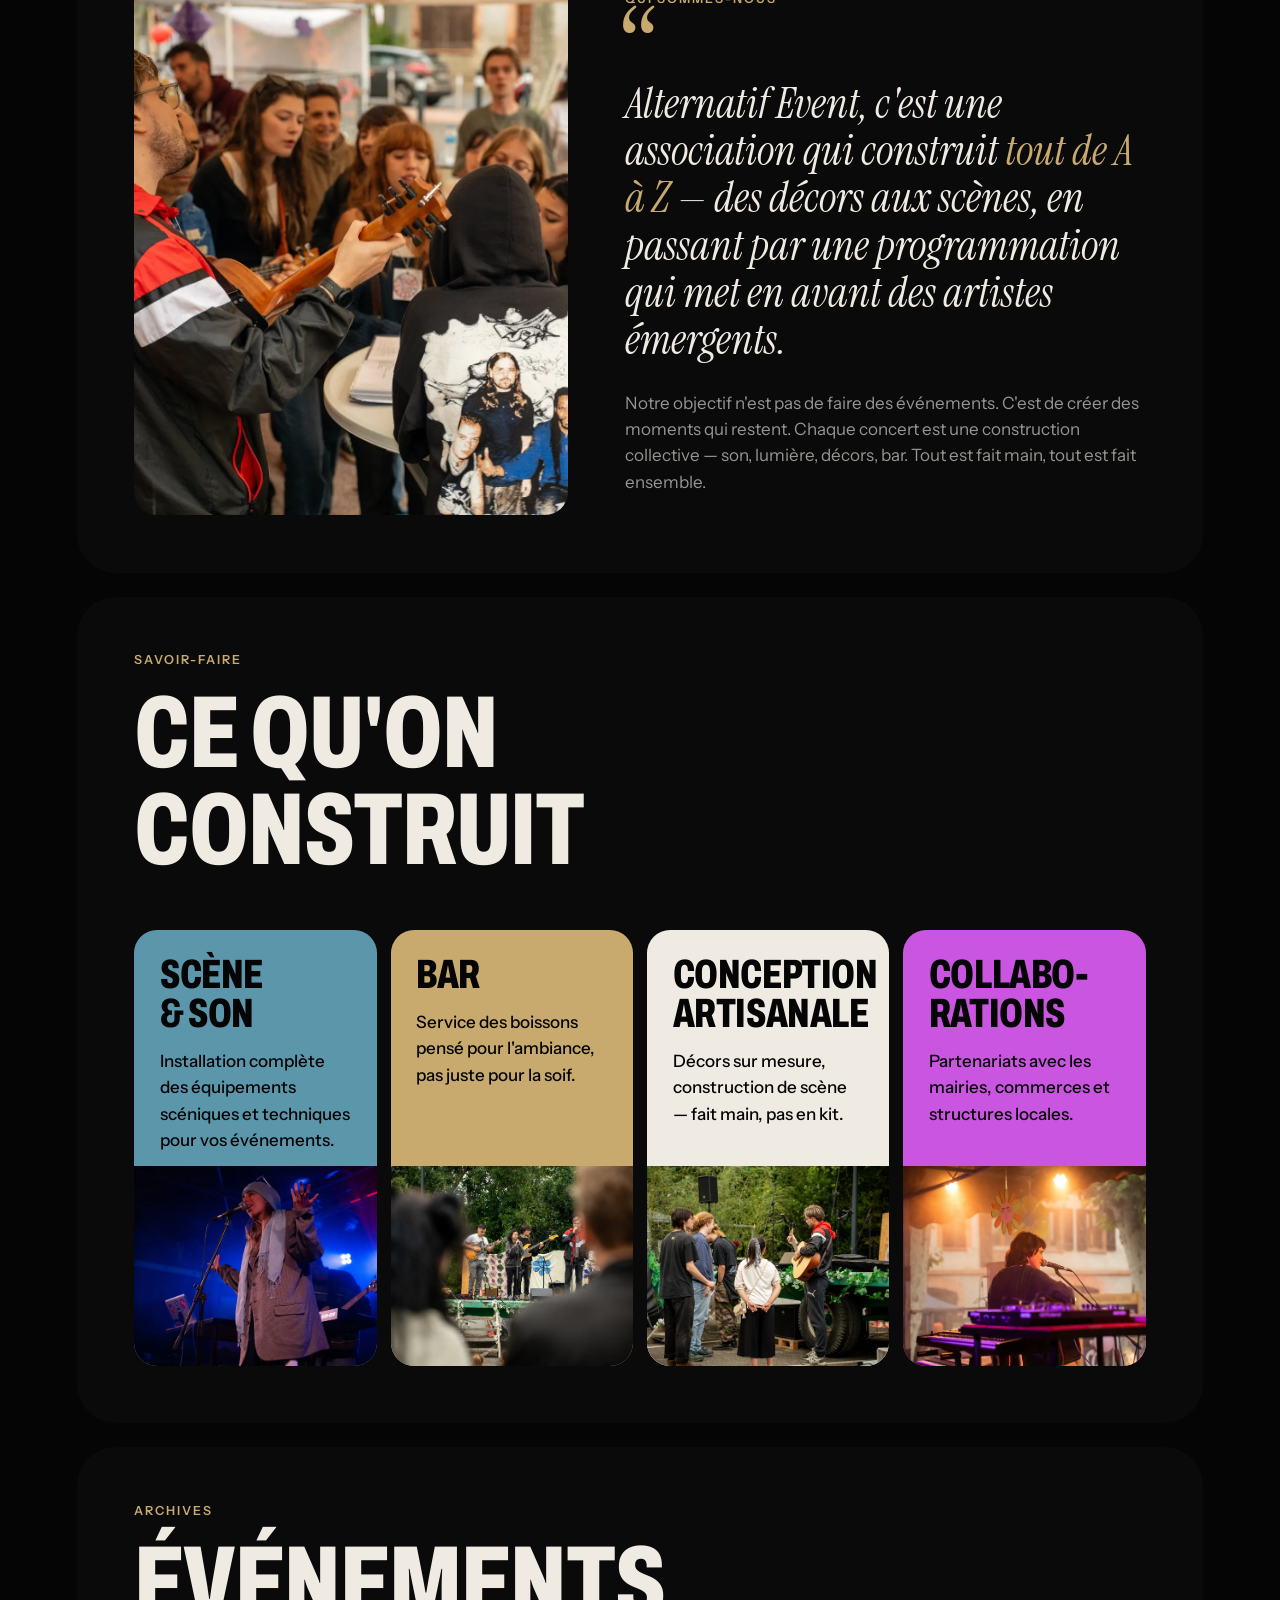
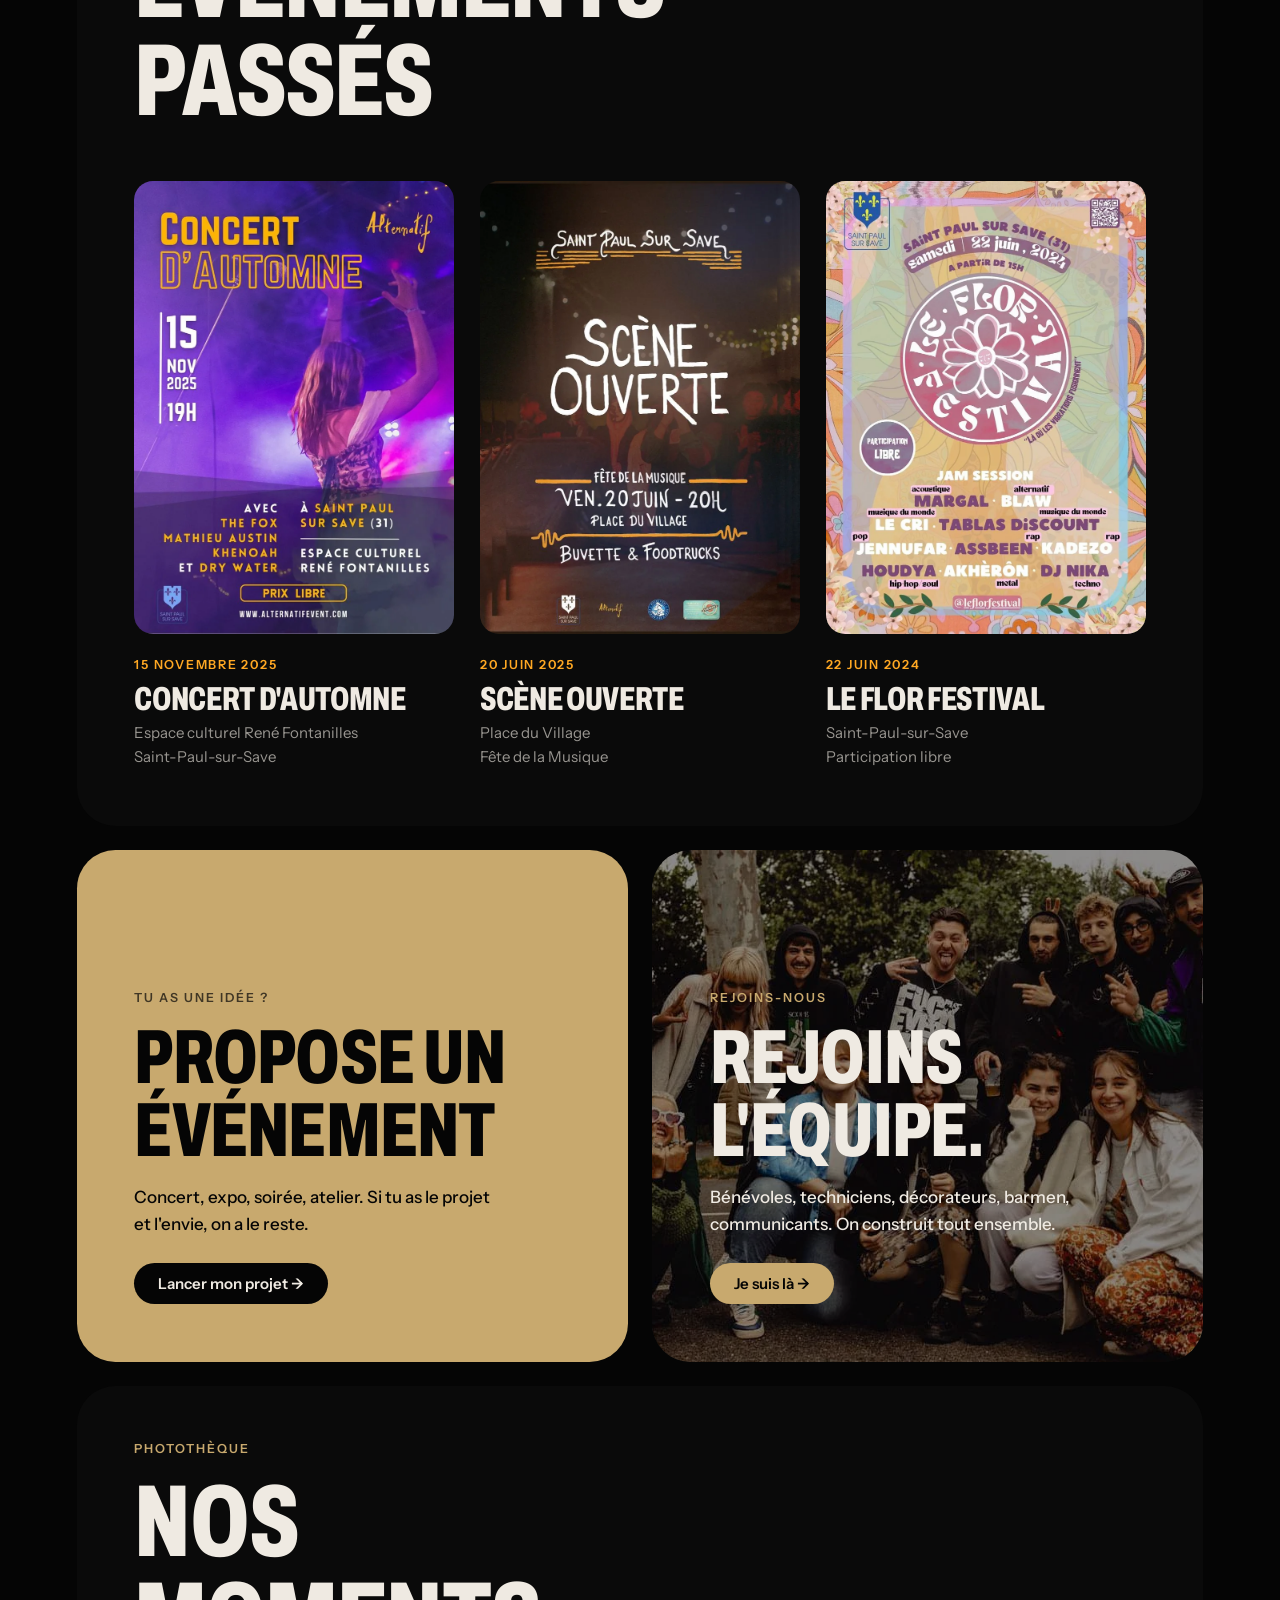
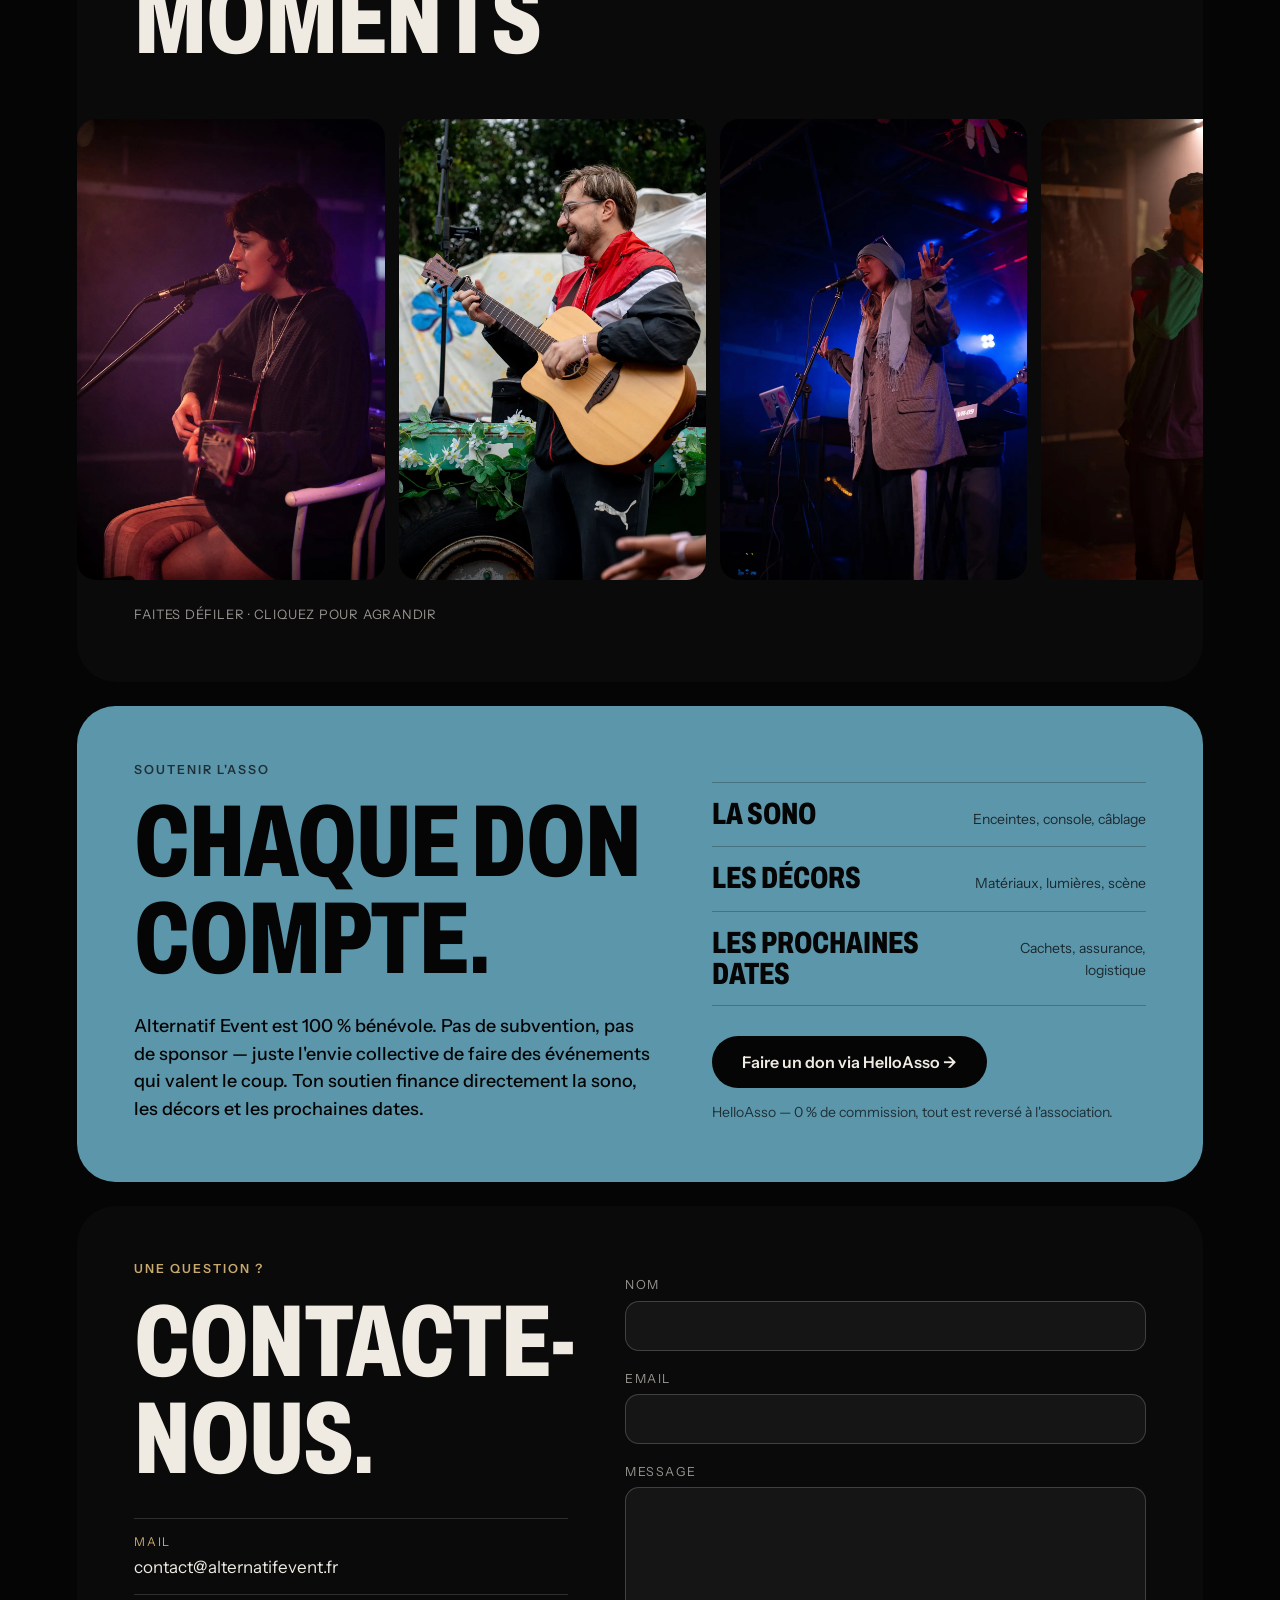
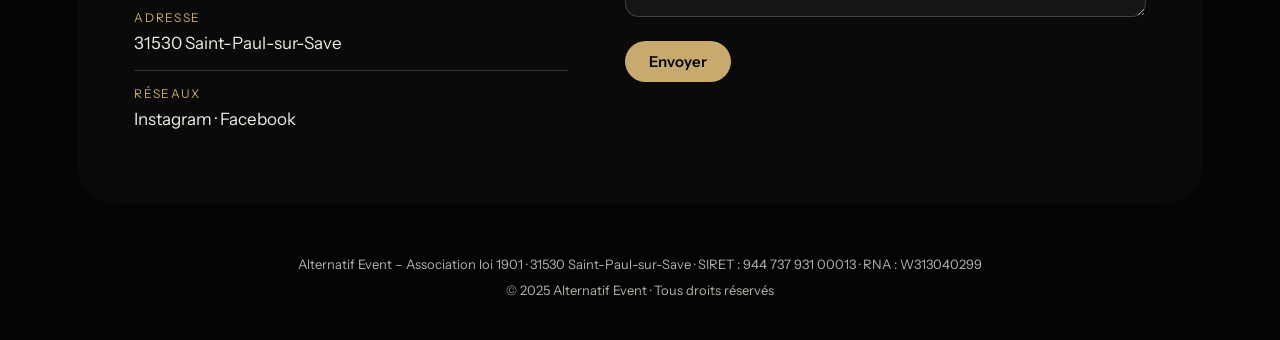
==== commit d8b2c183: "Remet la version sans agenda laSave Co-Authored-By: Claude Sonnet 5.5 <noreply@anthropic.com> Claude" ====
--- a/index.html
+++ b/index.html
@@ -13,7 +13,7 @@
 <link rel="preconnect" href="https://fonts.googleapis.com">
 <link rel="preconnect" href="https://fonts.gstatic.com" crossorigin>
 <link rel="stylesheet" href="https://fonts.googleapis.com/css2?family=Archivo:wdth,wght@62..125,500..900&family=Instrument+Sans:wght@400;500;600;700&family=Instrument+Serif:ital@0;1&display=swap">
-<link rel="stylesheet" href="style.css?v=2">
+<link rel="stylesheet" href="style.css?v=3">
 </head>
 <body>
 <div class="backdrop" aria-hidden="true"></div>
@@ -28,7 +28,7 @@
 
 <nav class="navmenu" id="navmenu" aria-hidden="true">
   <ul>
-    <li><a href="#agenda">Agenda</a></li>
+    <li><a href="#agenda">Prochaines dates</a></li>
     <li><a href="#asso">L'association</a></li>
     <li><a href="#services">Ce qu'on construit</a></li>
     <li><a href="#passes">Événements passés</a></li>
@@ -37,7 +37,6 @@
     <li><a href="#contact">Contact</a></li>
   </ul>
   <div class="nm-foot">
-    <a href="https://la-save.fr" target="_blank" rel="noopener">Voir l'agenda laSave ↗</a>
     <a href="https://www.instagram.com/alternatif_event" target="_blank" rel="noopener">Instagram</a>
     <a href="https://www.facebook.com/profile.php?id=61575025795346" target="_blank" rel="noopener">Facebook</a>
   </div>
@@ -74,8 +73,8 @@
   <div class="ag" id="ag">
     <div class="ag-empty">
       <p>Pas d'événement annoncé pour le moment.</p>
-      <p class="mut">Les prochaines dates se retrouvent sur laSave, l'agenda de toutes les sorties du coin.</p>
-      <div class="row"><a class="pill pill-g" href="https://la-save.fr" target="_blank" rel="noopener">Ouvrir laSave ↗</a><button class="pill pill-o" data-open="m-event" type="button">Proposer quelque chose →</button></div>
+      <p class="mut">Dès qu'une date est calée, elle apparaît ici. Une idée, une envie ? Dis-le nous.</p>
+      <div class="row"><button class="pill pill-g" data-open="m-event" type="button">Proposer quelque chose →</button></div>
     </div>
   </div>
 </section>
@@ -262,6 +261,6 @@
   <img id="lb-img" alt="">
   <button class="lb-n lb-nx" type="button" aria-label="Suivante">›</button>
 </div>
-<script src="app.js?v=1"></script>
+<script src="app.js?v=2"></script>
 </body>
 </html>
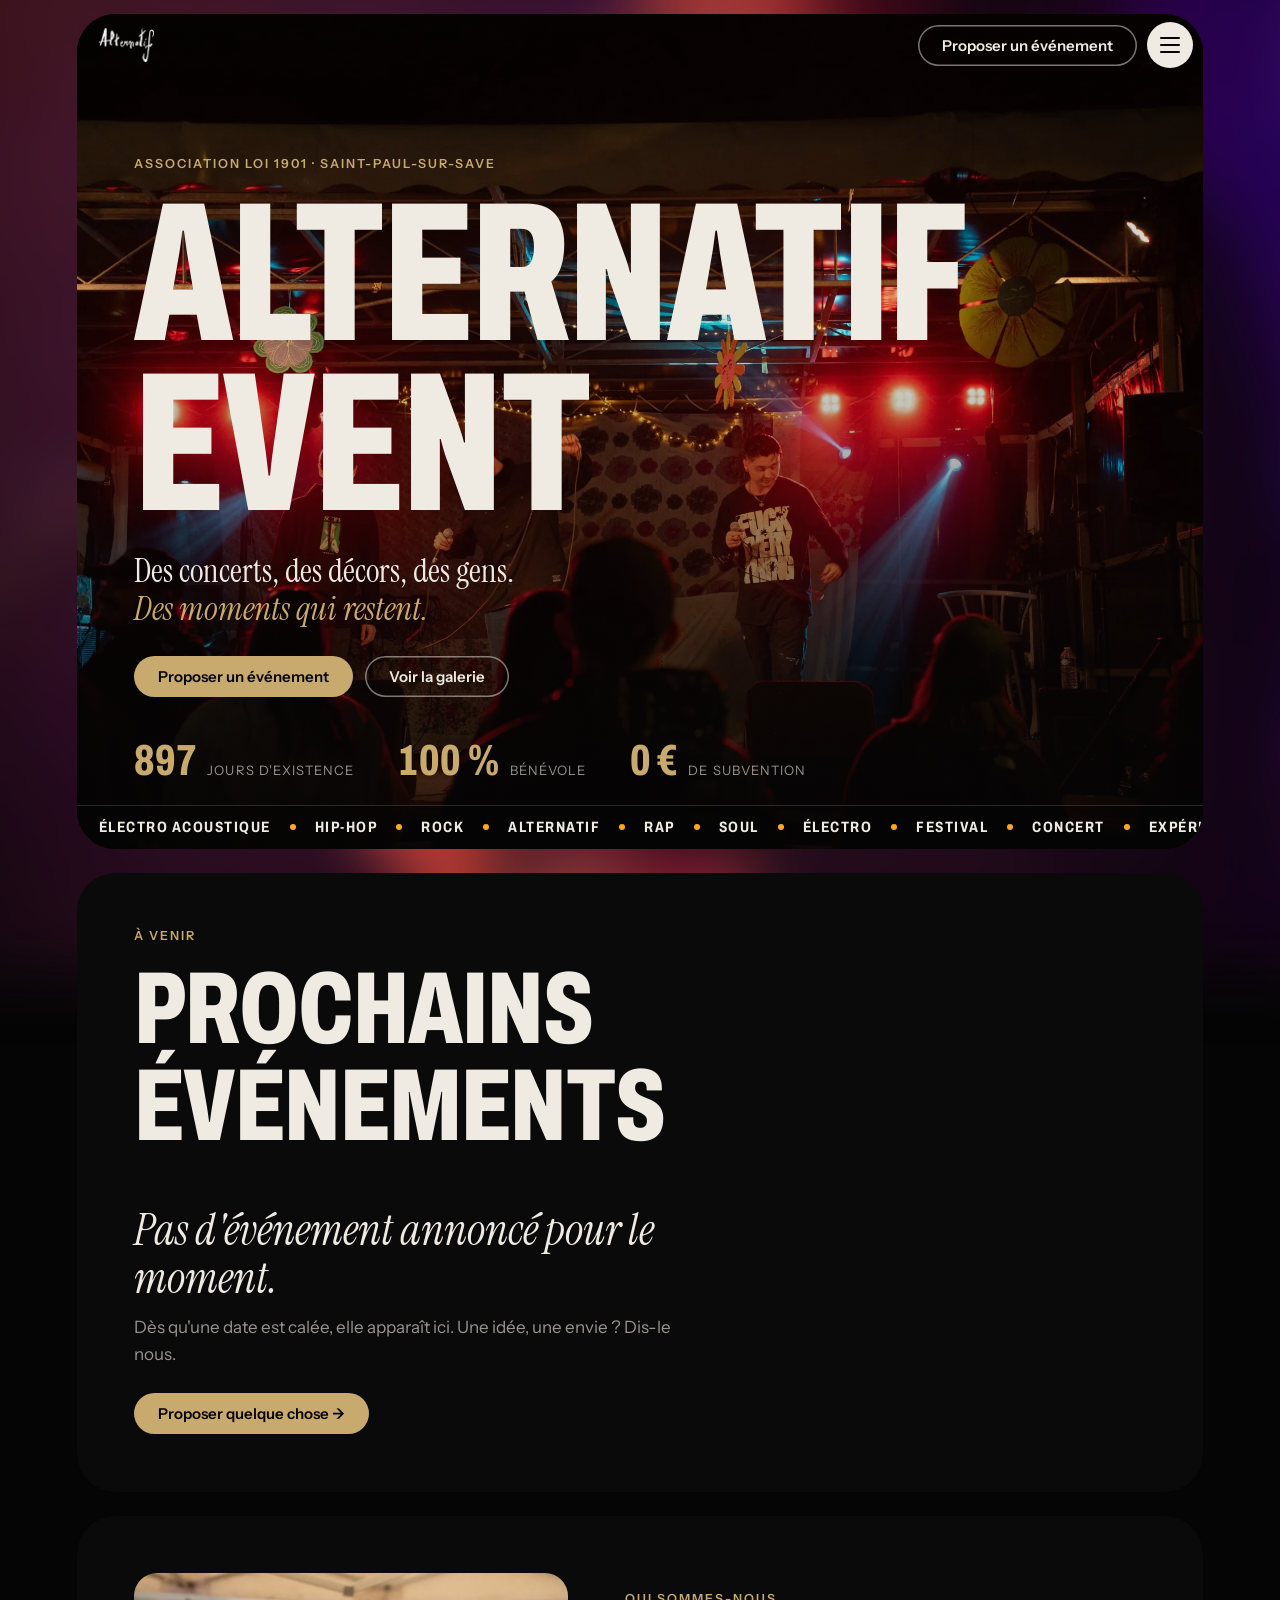
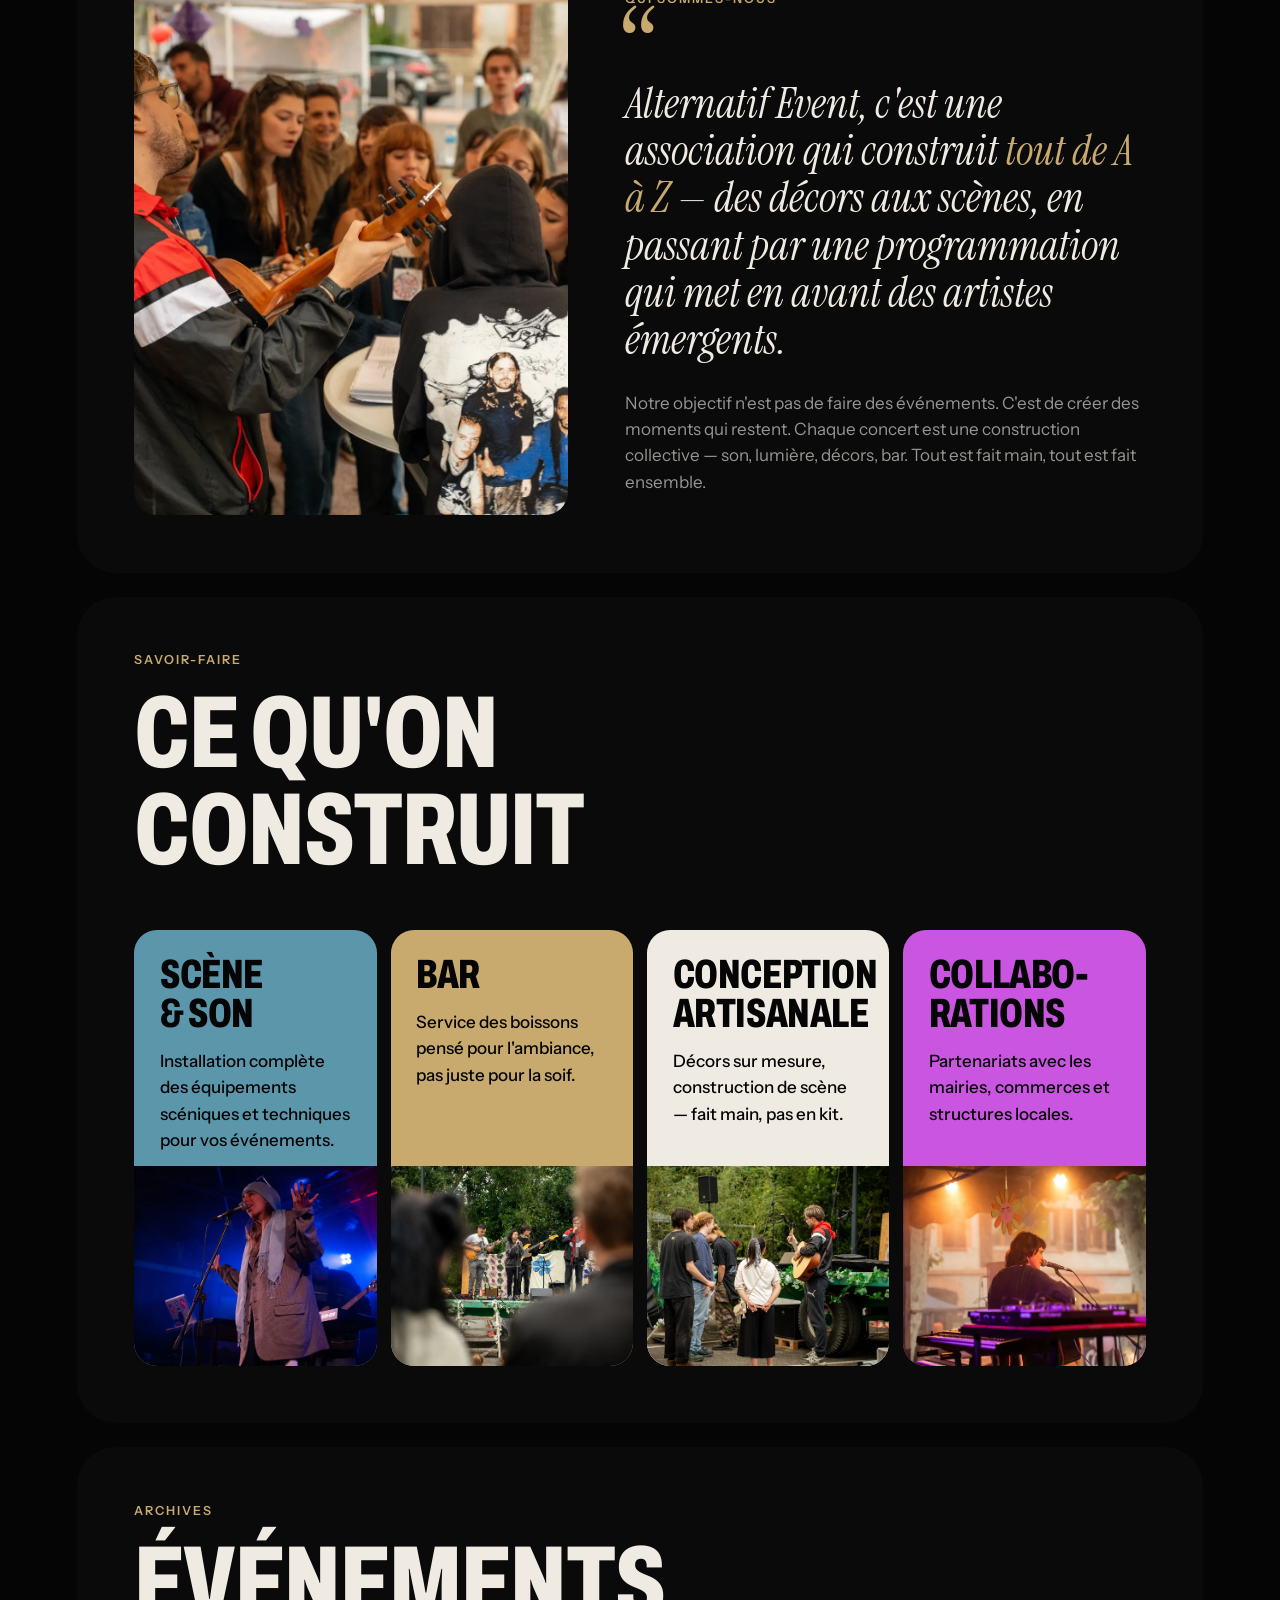
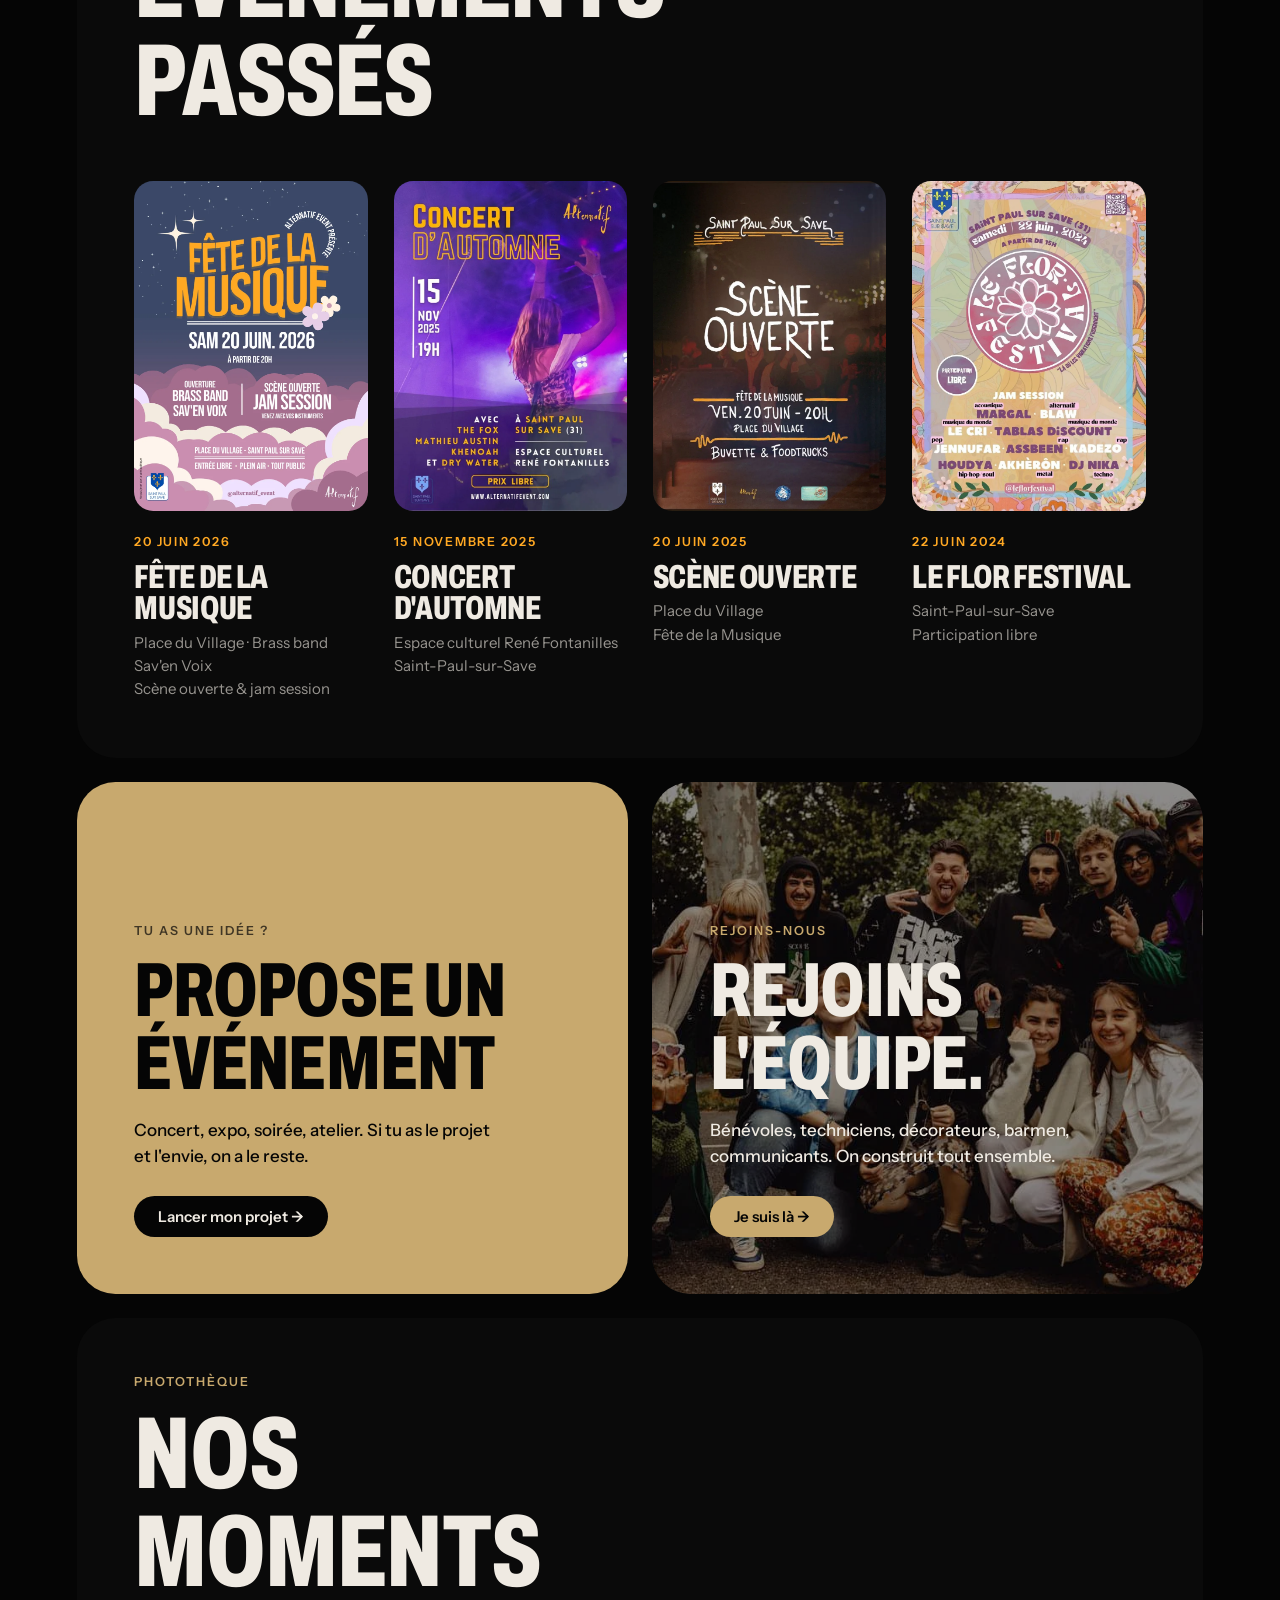
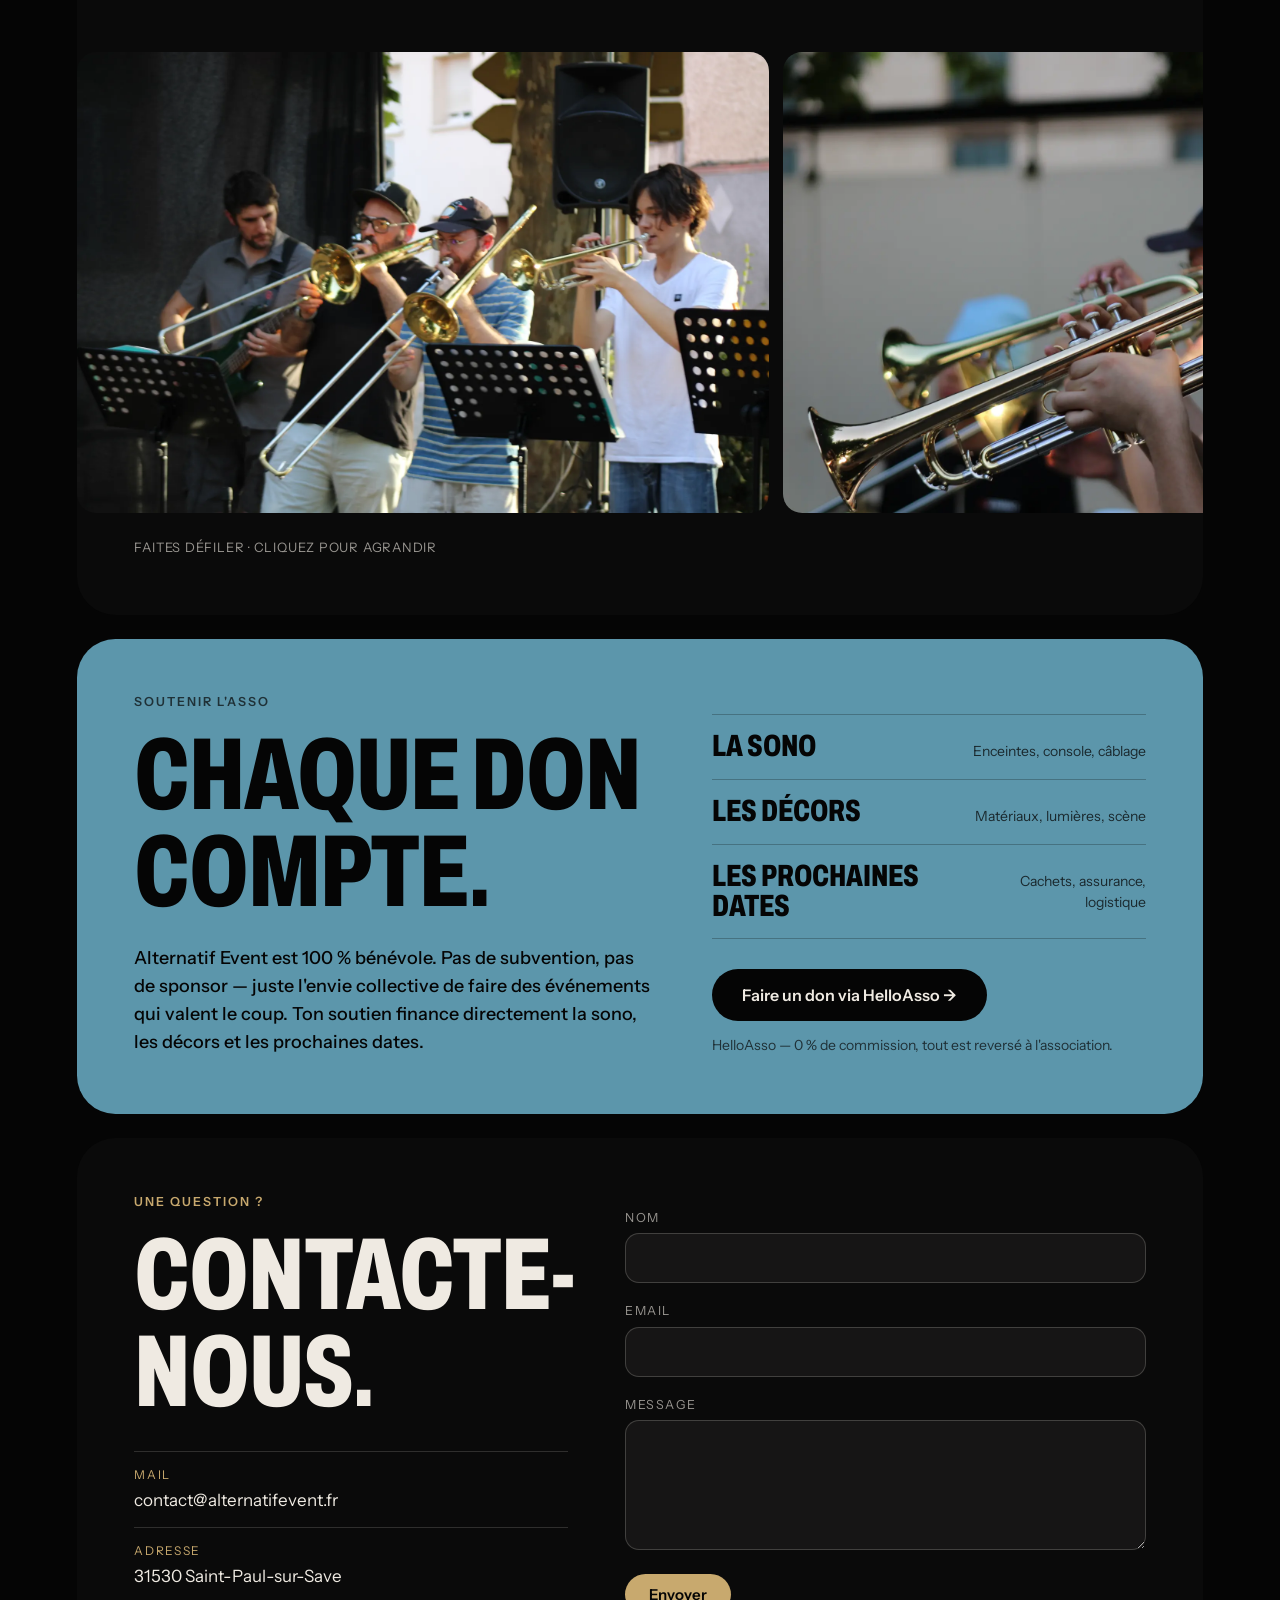
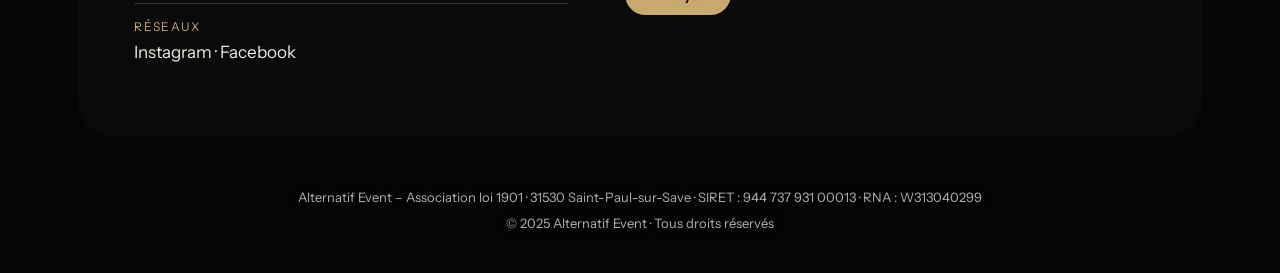
==== commit 30945bd2: "Ajout de la Fête de la Musique du 20 juin 2026 (affiche + 15 photos) Co-Authored-By: Claude Sonnet 5" ====
--- a/index.html
+++ b/index.html
@@ -13,7 +13,7 @@
 <link rel="preconnect" href="https://fonts.googleapis.com">
 <link rel="preconnect" href="https://fonts.gstatic.com" crossorigin>
 <link rel="stylesheet" href="https://fonts.googleapis.com/css2?family=Archivo:wdth,wght@62..125,500..900&family=Instrument+Sans:wght@400;500;600;700&family=Instrument+Serif:ital@0;1&display=swap">
-<link rel="stylesheet" href="style.css?v=3">
+<link rel="stylesheet" href="style.css?v=4">
 </head>
 <body>
 <div class="backdrop" aria-hidden="true"></div>
@@ -127,6 +127,10 @@
     <h2>Événements<br>passés</h2>
   </div>
   <div class="past">
+    <article class="pa">
+      <img src="img/affiche-fete26.webp" alt="Affiche de la Fête de la Musique 2026" loading="lazy">
+      <div><time>20 juin 2026</time><h3>Fête de la Musique</h3><p>Place du Village · Brass band Sav'en Voix<br>Scène ouverte &amp; jam session</p></div>
+    </article>
     <article class="pa">
       <img src="img/affiche-automne.webp" alt="Affiche du Concert d'Automne" loading="lazy">
       <div><time>15 novembre 2025</time><h3>Concert d'Automne</h3><p>Espace culturel René Fontanilles<br>Saint-Paul-sur-Save</p></div>
@@ -261,6 +265,6 @@
   <img id="lb-img" alt="">
   <button class="lb-n lb-nx" type="button" aria-label="Suivante">›</button>
 </div>
-<script src="app.js?v=2"></script>
+<script src="app.js?v=3"></script>
 </body>
 </html>
--- a/style.css
+++ b/style.css
@@ -102,7 +102,7 @@
 .bc-blue img,.bc-gold img,.bc-purple img{mix-blend-mode:normal;opacity:1}
 
 /* passés */
-.past{display:grid;grid-template-columns:repeat(3,minmax(0,1fr));gap:clamp(14px,2vw,28px)}
+.past{display:grid;grid-template-columns:repeat(4,minmax(0,1fr));gap:clamp(14px,2vw,28px)}
 .pa{display:flex;flex-direction:column;gap:16px}
 .pa img{border-radius:calc(var(--rad)*.5);width:100%;aspect-ratio:800/1131;object-fit:cover;transition:transform .35s}
 .pa:hover img{transform:scale(1.015) rotate(-.4deg)}
@@ -185,7 +185,7 @@
   .manif,.don,.contact{grid-template-columns:1fr}
   .manif-img{aspect-ratio:4/3}
   .bento{grid-template-columns:repeat(2,minmax(0,1fr))}
-  .past{grid-template-columns:1fr;max-width:420px}
+  .past{grid-template-columns:repeat(2,minmax(0,1fr))}
   .duo{grid-template-columns:1fr}
   .hero{min-height:88svh}
 }
@@ -205,3 +205,5 @@
   .bc img{max-width:none;position:relative;margin:22px calc(-1*clamp(20px,2vw,30px)) calc(-1*clamp(20px,2vw,30px));width:calc(100% + 2*clamp(20px,2vw,30px));height:170px;margin-top:auto;flex:0 0 auto}
   .bc p{margin-bottom:22px}
 }
+
+@media(max-width:520px){.past{grid-template-columns:1fr;max-width:420px}}
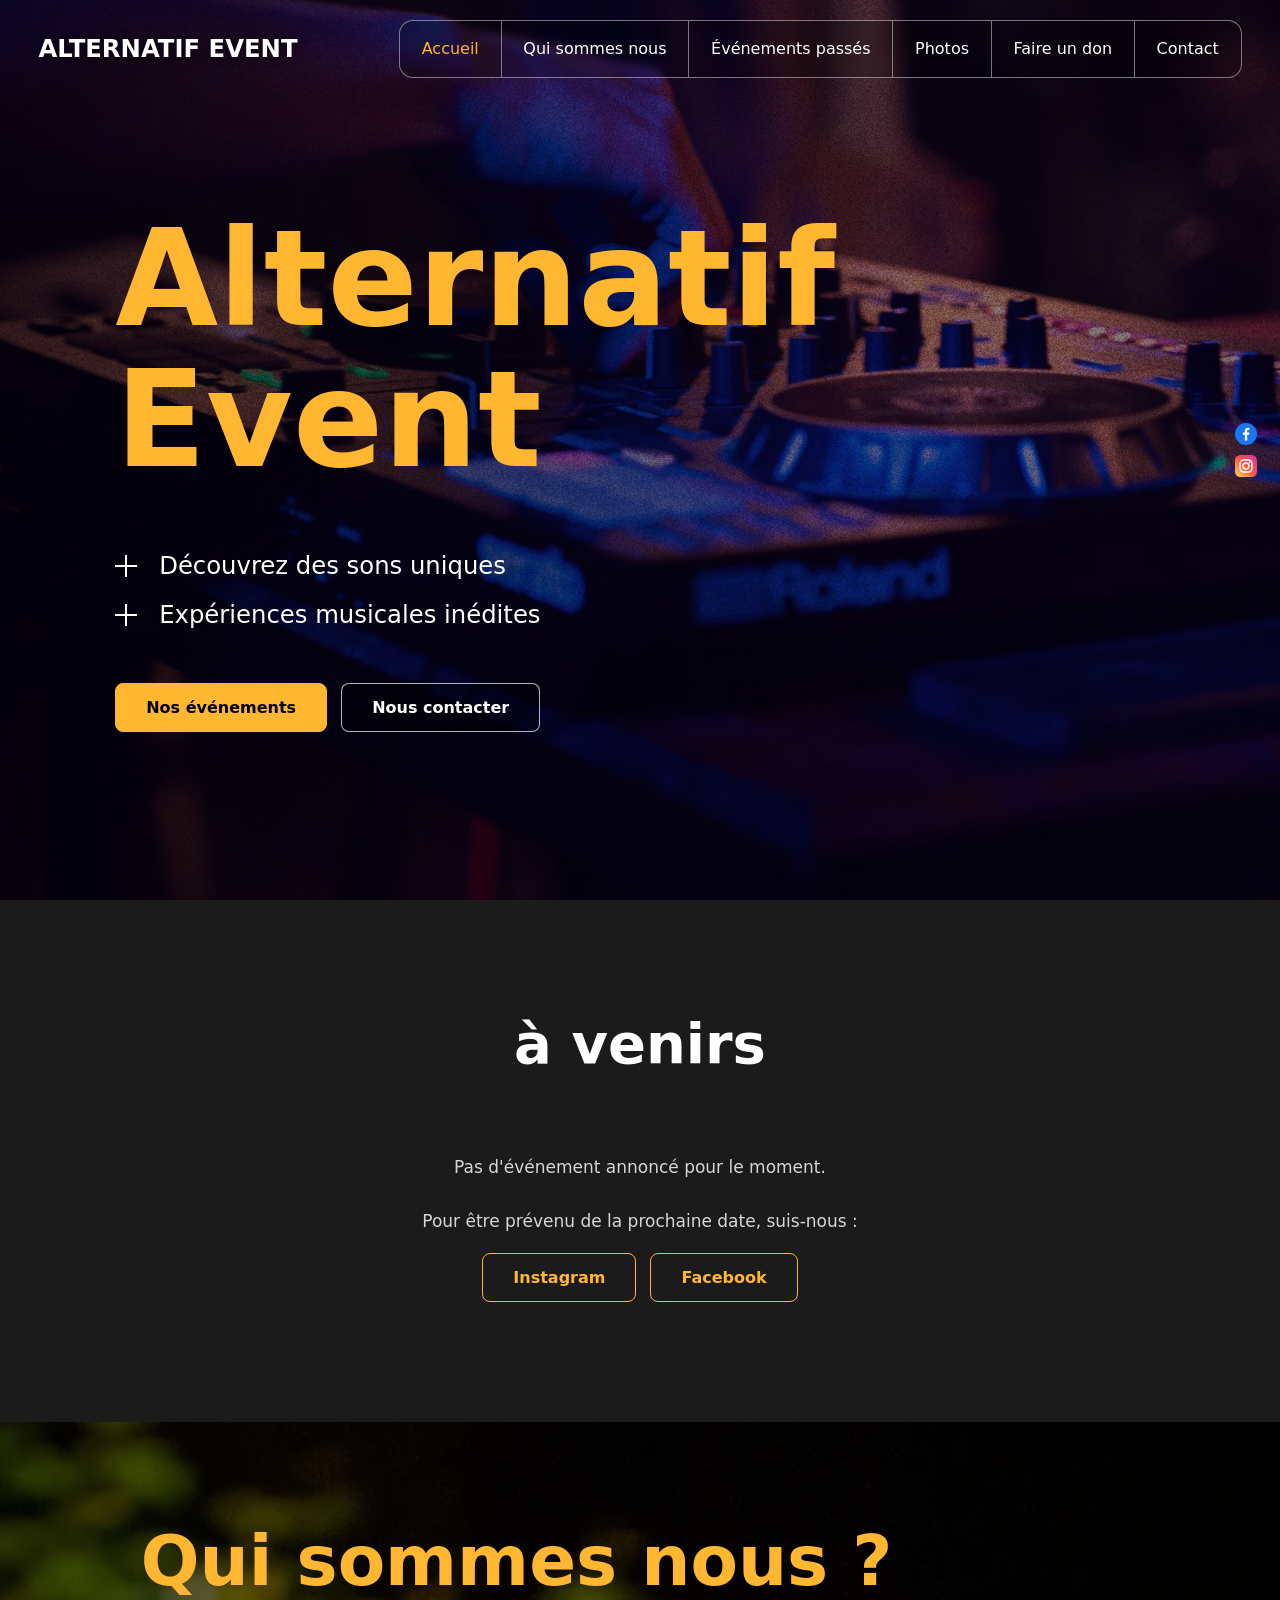
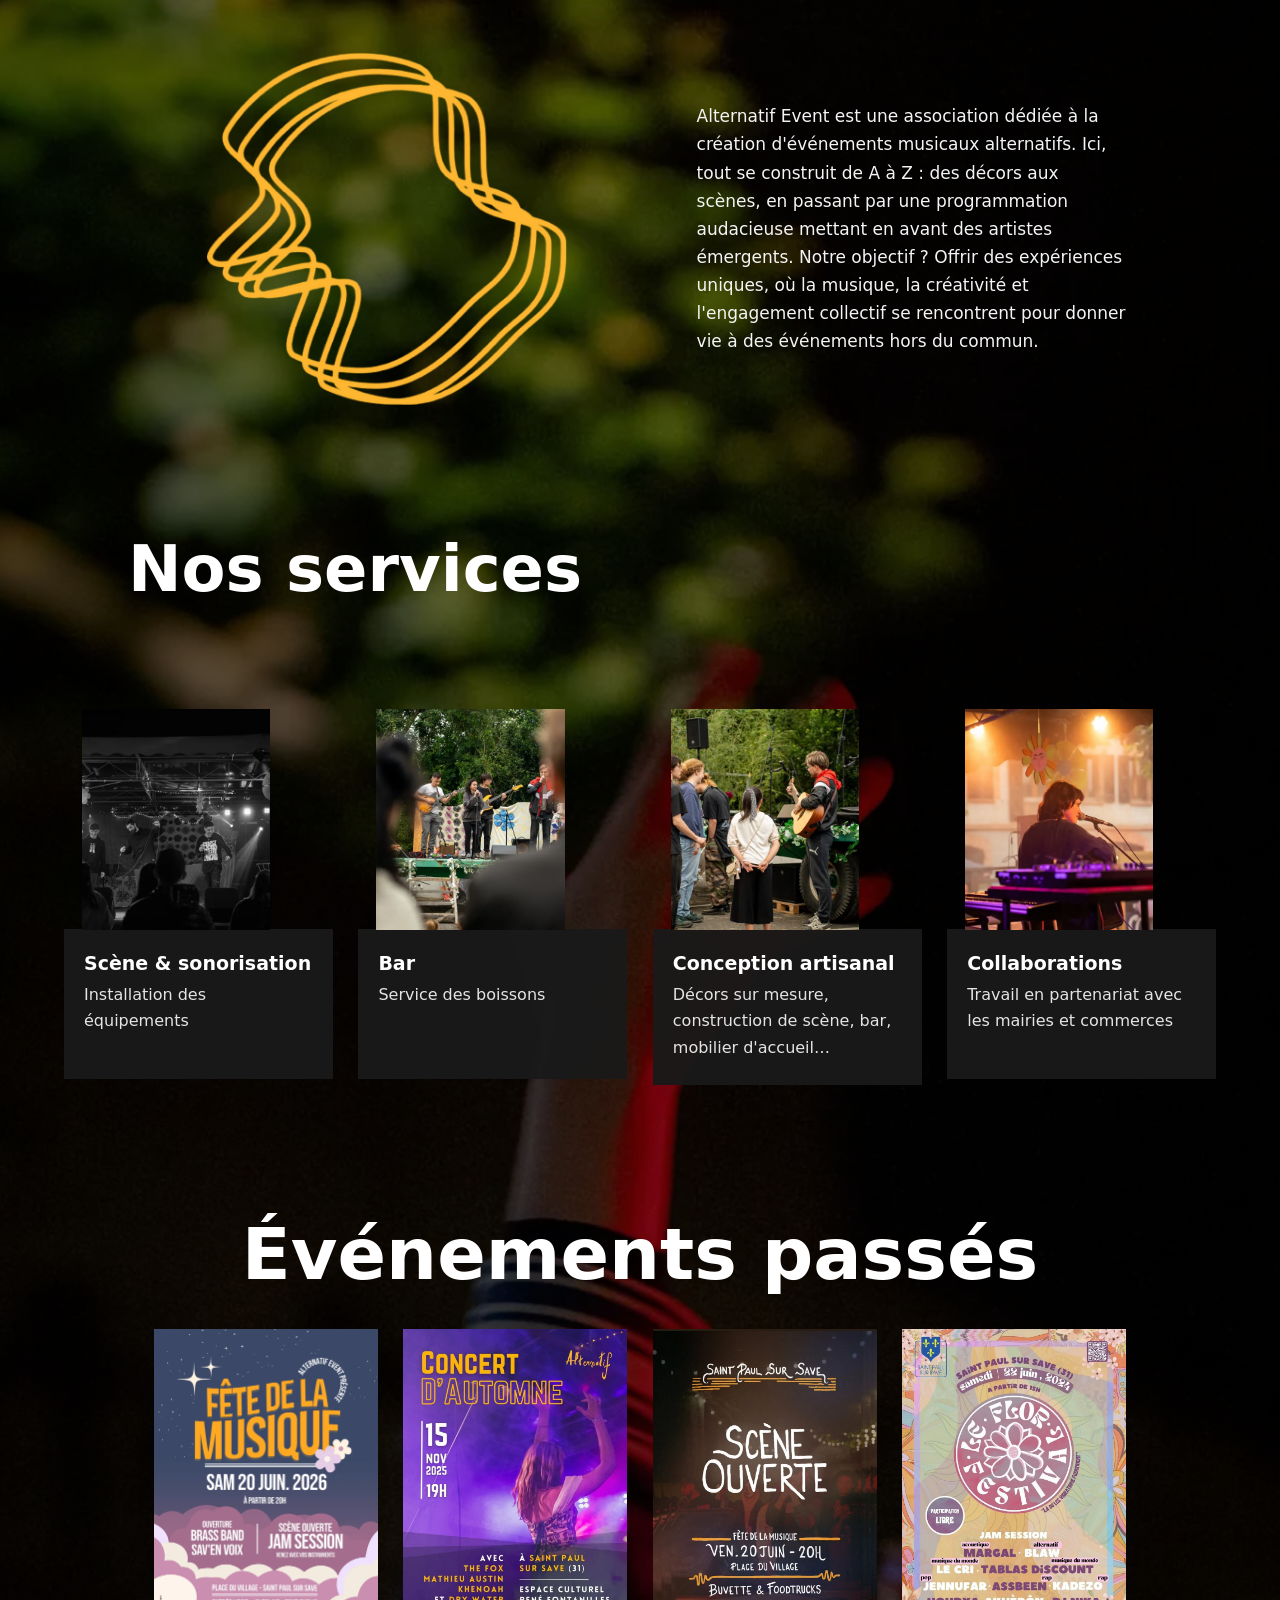
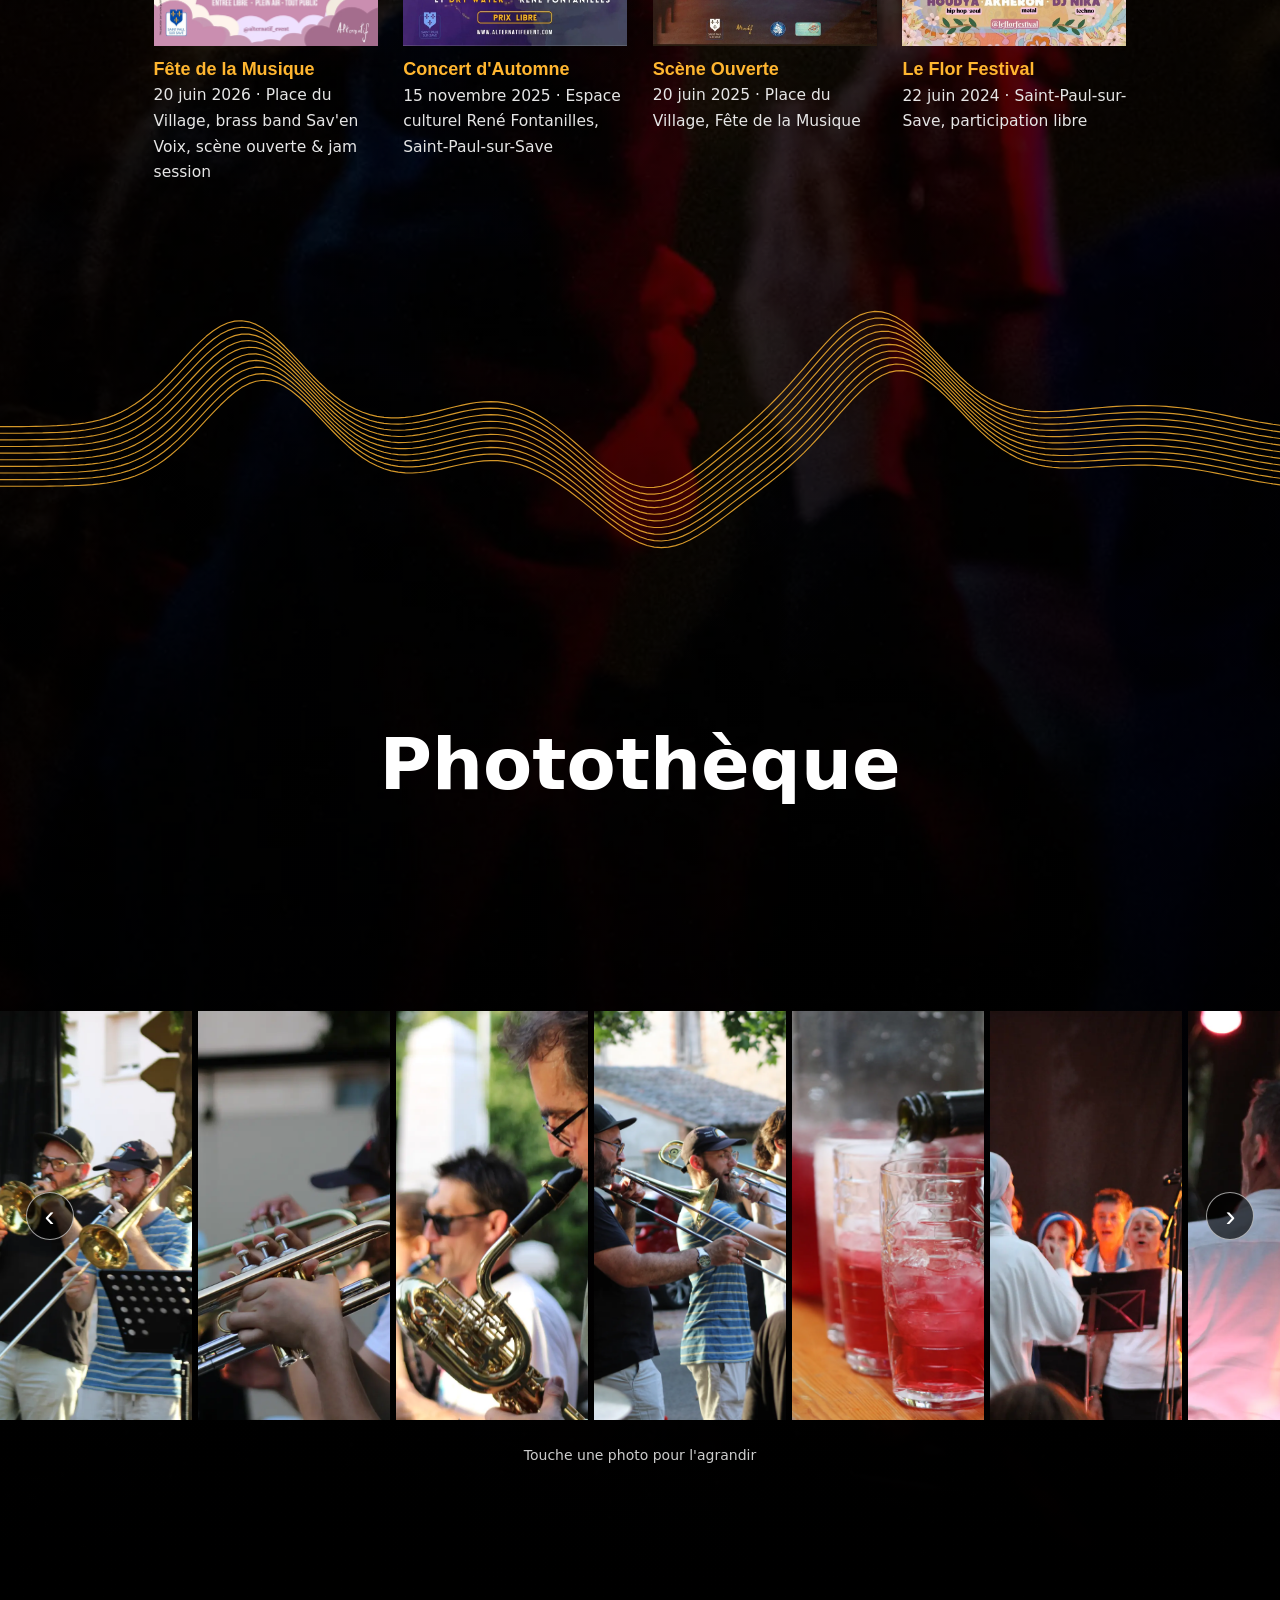
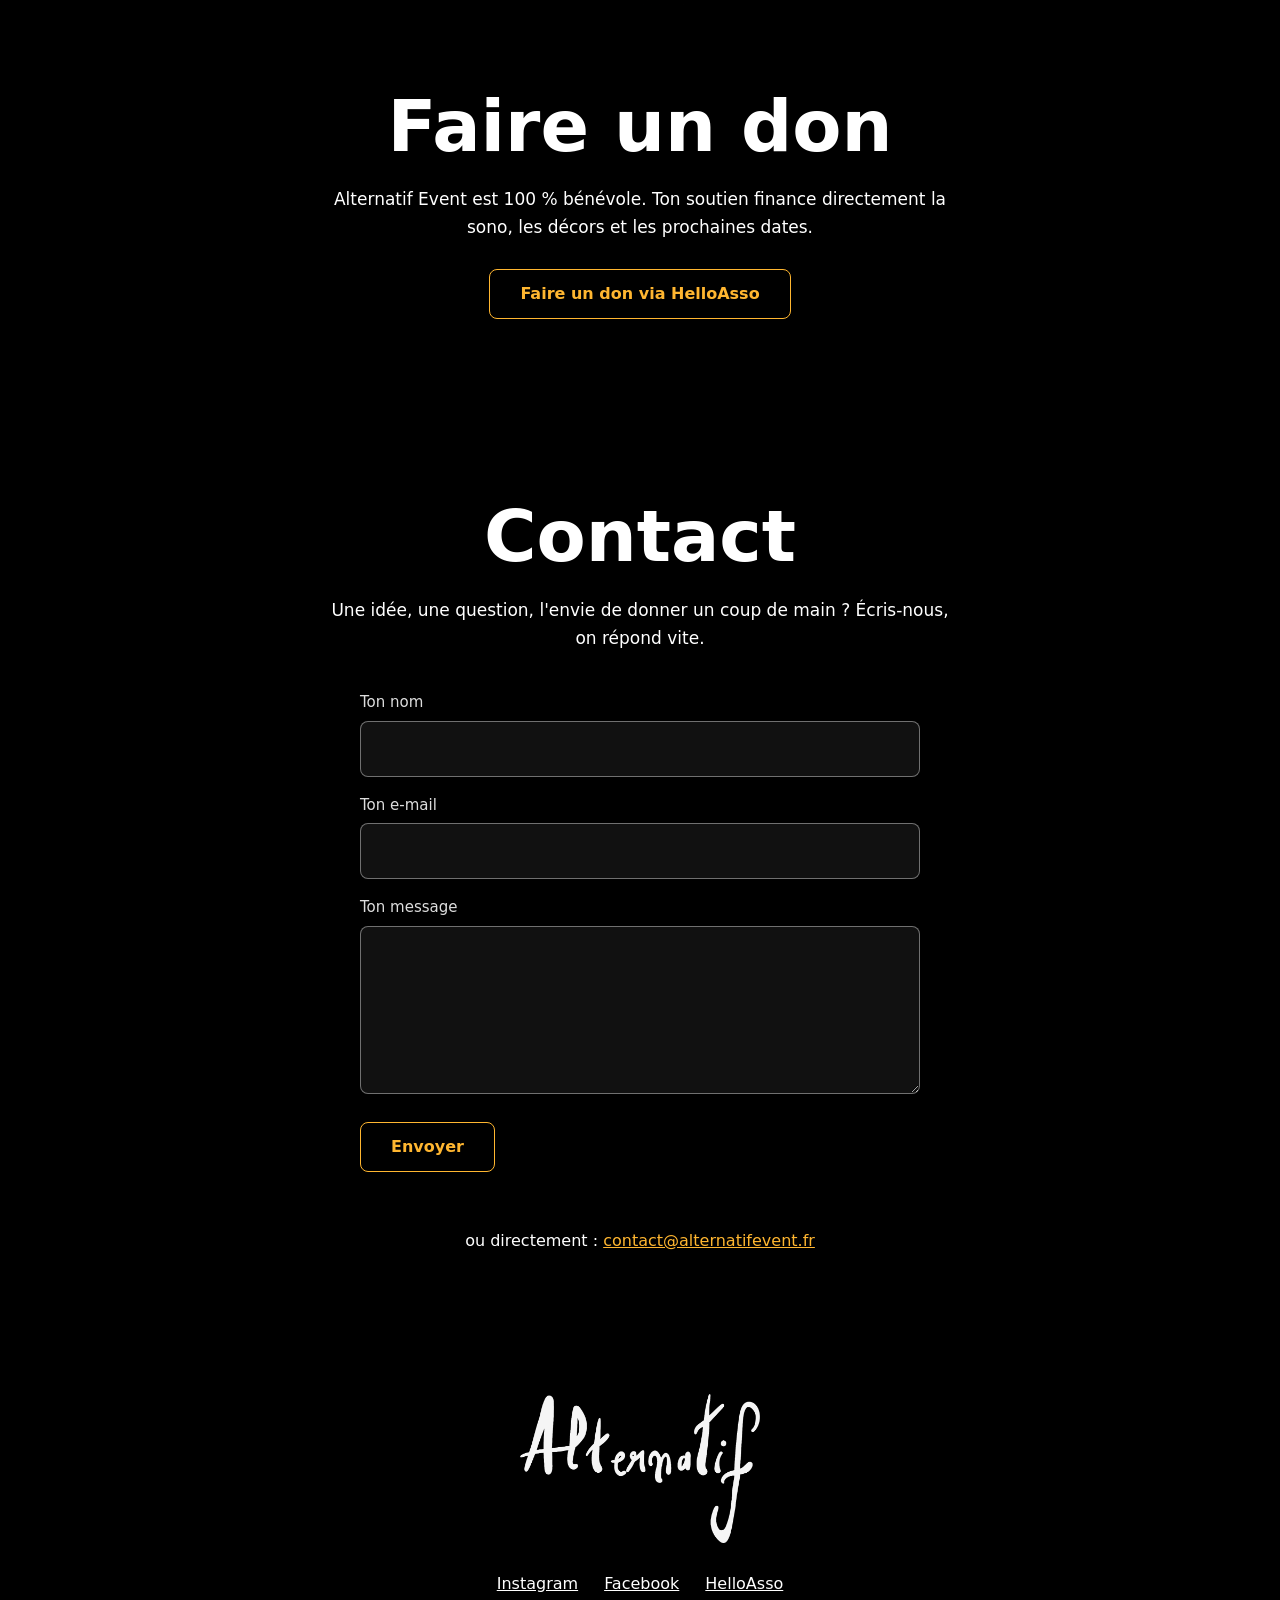
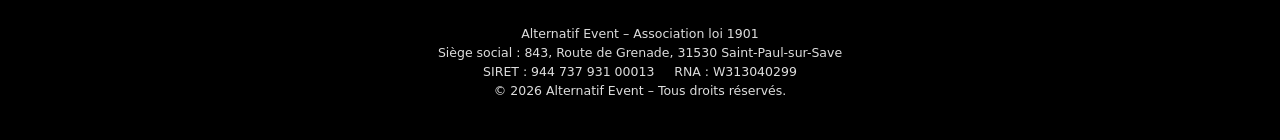
==== commit d047d2c0: "La version Wix devient l'accueil (laSave.html conservée), correction des boutons agrandir Co-Authore" ====
--- a/index.html
+++ b/index.html
@@ -3,268 +3,165 @@
 <head>
 <meta charset="utf-8">
 <meta name="viewport" content="width=device-width,initial-scale=1">
-<title>Alternatif Event — Association à Saint-Paul-sur-Save</title>
-<meta name="description" content="Alternatif Event, association loi 1901 de Saint-Paul-sur-Save : concerts, scène ouverte, festival. Tout est fait main, tout est fait ensemble.">
-<meta property="og:title" content="Alternatif Event">
-<meta property="og:description" content="Des moments qui restent. Association loi 1901 · Saint-Paul-sur-Save.">
-<meta property="og:image" content="https://alternatif-event.com/img/hero.webp">
-<meta name="theme-color" content="#050505">
+<title>Alternatif Event</title>
+<meta name="description" content="Alternatif Event, association loi 1901 à Saint-Paul-sur-Save. Découvrez des sons uniques.">
 <link rel="icon" href="img/logo.png">
 <link rel="preconnect" href="https://fonts.googleapis.com">
 <link rel="preconnect" href="https://fonts.gstatic.com" crossorigin>
-<link rel="stylesheet" href="https://fonts.googleapis.com/css2?family=Archivo:wdth,wght@62..125,500..900&family=Instrument+Sans:wght@400;500;600;700&family=Instrument+Serif:ital@0;1&display=swap">
-<link rel="stylesheet" href="style.css?v=4">
+<link rel="stylesheet" href="https://fonts.googleapis.com/css2?family=Poppins:wght@400;600&family=Nunito+Sans:wght@300;400&display=swap">
+<link rel="stylesheet" href="wix.css?v=6">
 </head>
 <body>
-<div class="backdrop" aria-hidden="true"></div>
-
-<header class="top" id="top">
-  <a class="brand" href="#accueil" aria-label="Alternatif Event, accueil"><img src="img/logo.png" alt="Alternatif Event"></a>
-  <div class="top-r">
-    <button class="pill pill-o" data-open="m-event" type="button">Proposer un événement</button>
-    <button class="burger" id="burger" type="button" aria-label="Menu" aria-expanded="false"><i></i><i></i><i></i></button>
-  </div>
+<a class="skip" href="#asso">Aller au contenu</a>
+<header class="hd">
+  <a class="logo" href="#accueil">ALTERNATIF EVENT</a>
+  <button class="bg" id="bg" type="button" aria-label="Menu" aria-expanded="false"><i></i><i></i><i></i></button>
+  <nav class="nav" id="nav">
+    <a class="on" href="#accueil">Accueil</a>
+    <a href="#asso">Qui sommes nous</a>
+    <a href="#passes">Événements passés</a>
+    <a href="#photos">Photos</a>
+    <a href="#don">Faire un don</a>
+    <a href="#contact">Contact</a>
+  </nav>
 </header>
-
-<nav class="navmenu" id="navmenu" aria-hidden="true">
-  <ul>
-    <li><a href="#agenda">Prochaines dates</a></li>
-    <li><a href="#asso">L'association</a></li>
-    <li><a href="#services">Ce qu'on construit</a></li>
-    <li><a href="#passes">Événements passés</a></li>
-    <li><a href="#galerie">Galerie</a></li>
-    <li><a href="#don">Don</a></li>
-    <li><a href="#contact">Contact</a></li>
-  </ul>
-  <div class="nm-foot">
-    <a href="https://www.instagram.com/alternatif_event" target="_blank" rel="noopener">Instagram</a>
-    <a href="https://www.facebook.com/profile.php?id=61575025795346" target="_blank" rel="noopener">Facebook</a>
-  </div>
-</nav>
+<aside class="soc">
+  <a href="https://www.facebook.com/profile.php?id=61575025795346" target="_blank" rel="noopener" aria-label="Facebook"><svg viewBox="0 0 24 24"><circle cx="12" cy="12" r="12" fill="#1877F2"/><path d="M13.3 19v-6.2h2.1l.3-2.5h-2.4V8.800c0-.7.200-1.200 1.200-1.200h1.300V5.400c-.2 0-1-.1-1.900-.1-1.900 0-3.200 1.200-3.200 3.300v1.800H8.600v2.500h2.100V19z" fill="#fff"/></svg></a>
+  <a href="https://www.instagram.com/alternatif_event" target="_blank" rel="noopener" aria-label="Instagram"><svg viewBox="0 0 24 24"><defs><linearGradient id="ig" x1="0" y1="1" x2="1" y2="0"><stop offset="0" stop-color="#fd5"/><stop offset=".5" stop-color="#ff543e"/><stop offset="1" stop-color="#c837ab"/></linearGradient></defs><rect width="24" height="24" rx="6" fill="url(#ig)"/><rect x="5.500" y="5.500" width="13" height="13" rx="4" fill="none" stroke="#fff" stroke-width="1.600"/><circle cx="12" cy="12" r="3.200" fill="none" stroke="#fff" stroke-width="1.600"/><circle cx="16" cy="8" r=".9" fill="#fff"/></svg></a>
+</aside>
 
 <main>
-<!-- HERO -->
-<section class="panel hero" id="accueil">
-  <img class="hero-img" src="img/hero.webp" alt="Scène éclairée en rouge et bleu lors d'un concert d'Alternatif Event" fetchpriority="high">
-  <div class="hero-shade"></div>
-  <div class="hero-in">
-    <p class="eyebrow">Association loi 1901 · Saint-Paul-sur-Save</p>
-    <h1>Alternatif<br>Event</h1>
-    <p class="hero-sub">Des concerts, des décors, des gens.<br><em>Des moments qui restent.</em></p>
-    <div class="hero-cta">
-      <button class="pill pill-g" data-open="m-event" type="button">Proposer un événement</button>
-      <a class="pill pill-o" href="#galerie">Voir la galerie</a>
-    </div>
-  </div>
-  <div class="hero-meta">
-    <div><b id="days">—</b><span>jours d'existence</span></div>
-    <div><b>100 %</b><span>bénévole</span></div>
-    <div><b>0 €</b><span>de subvention</span></div>
-  </div>
-  <div class="ticker" aria-hidden="true"><div class="tk"><span>Électro acoustique</span><span>Hip-hop</span><span>Rock</span><span>Alternatif</span><span>Rap</span><span>Soul</span><span>Électro</span><span>Festival</span><span>Concert</span><span>Expérience sonore</span><span>Open air</span><span>Jam session</span><span>Électro acoustique</span><span>Hip-hop</span><span>Rock</span><span>Alternatif</span><span>Rap</span><span>Soul</span><span>Électro</span><span>Festival</span><span>Concert</span><span>Expérience sonore</span><span>Open air</span><span>Jam session</span></div></div>
+<section class="hero" id="accueil">
+  <h1>Alternatif<br>Event</h1>
+  <p class="s1"><i class="pl"></i>Découvrez des sons uniques</p>
+  <p class="s2"><i class="pl"></i>Expériences musicales inédites</p>
+  <div class="cta"><a class="btn" href="#passes">Nos événements</a><a class="btn ghost" href="#contact">Nous contacter</a></div>
 </section>
 
-<!-- AGENDA -->
-<section class="panel" id="agenda">
-  <div class="sec-h">
-    <p class="eyebrow">À venir</p>
-    <h2>Prochains<br>événements</h2>
-  </div>
-  <div class="ag" id="ag">
-    <div class="ag-empty">
-      <p>Pas d'événement annoncé pour le moment.</p>
-      <p class="mut">Dès qu'une date est calée, elle apparaît ici. Une idée, une envie ? Dis-le nous.</p>
-      <div class="row"><button class="pill pill-g" data-open="m-event" type="button">Proposer quelque chose →</button></div>
-    </div>
-  </div>
+<section class="ev" id="agenda">
+  <h2>à venirs</h2>
+  <p>Pas d'événement annoncé pour le moment.</p>
+  <p class="ev2">Pour être prévenu de la prochaine date, suis-nous :</p>
+  <div class="ev-b"><a class="btn" href="https://www.instagram.com/alternatif_event" target="_blank" rel="noopener">Instagram</a><a class="btn" href="https://www.facebook.com/profile.php?id=61575025795346" target="_blank" rel="noopener">Facebook</a></div>
 </section>
 
-<!-- MANIFESTE -->
-<section class="panel manif" id="asso">
-  <div class="manif-img"><img src="img/manifeste.webp" alt="Public en journée avec un violoniste" loading="lazy"></div>
-  <div class="manif-t">
-    <p class="eyebrow">Qui sommes-nous</p>
-    <span class="qi" aria-hidden="true">“</span>
-    <p class="manif-q">Alternatif Event, c'est une association qui construit <em>tout de A à Z</em> — des décors aux scènes, en passant par une programmation qui met en avant des artistes émergents.</p>
-    <p class="manif-p">Notre objectif n'est pas de faire des événements. C'est de créer des moments qui restent. Chaque concert est une construction collective — son, lumière, décors, bar. Tout est fait main, tout est fait ensemble.</p>
-  </div>
+<div class="fo" id="asso">
+  <div class="fo-bg" aria-hidden="true"></div>
+  <section class="qs-s">
+    <h2 class="gold">Qui sommes nous ?</h2>
+    <div class="qs">
+      <img src="img/logo-ligne.png" alt="Logo Alternatif Event">
+      <p>Alternatif Event est une association dédiée à la création d'événements musicaux alternatifs. Ici, tout se construit de A à Z : des décors aux scènes, en passant par une programmation audacieuse mettant en avant des artistes émergents. Notre objectif ? Offrir des expériences uniques, où la musique, la créativité et l'engagement collectif se rencontrent pour donner vie à des événements hors du commun.</p>
+    </div>
+  </section>
+
+  <section class="sv-s">
+    <h3 class="sv-t">Nos services</h3>
+    <div class="sv">
+      <article><img src="img/sv1.webp" alt="" loading="lazy"><div><h4>Scène &amp; sonorisation</h4><p>Installation des équipements</p></div></article>
+      <article><img src="img/sv2.webp" alt="" loading="lazy"><div><h4>Bar</h4><p>Service des boissons</p></div></article>
+      <article><img src="img/sv3.webp" alt="" loading="lazy"><div><h4>Conception artisanal</h4><p>Décors sur mesure, construction de scène, bar, mobilier d'accueil…</p></div></article>
+      <article><img src="img/sv4.webp" alt="" loading="lazy"><div><h4>Collaborations</h4><p>Travail en partenariat avec les mairies et commerces</p></div></article>
+    </div>
+  </section>
+
+  <section class="pas-s" id="passes">
+    <h2 class="ph">Événements passés</h2>
+    <div class="past">
+      <figure><button type="button" class="zm" data-src="img/affiche-fete26.webp" aria-label="Agrandir l\'affiche : Fête de la Musique 2026"><img src="img/affiche-fete26.webp" alt="Fête de la Musique 2026" loading="lazy"></button><figcaption><b>Fête de la Musique</b>20 juin 2026 · Place du Village, brass band Sav'en Voix, scène ouverte &amp; jam session</figcaption></figure>
+      <figure><button type="button" class="zm" data-src="img/affiche-automne.webp" aria-label="Agrandir l\'affiche : Concert d'Automne"><img src="img/affiche-automne.webp" alt="Concert d'Automne" loading="lazy"></button><figcaption><b>Concert d'Automne</b>15 novembre 2025 · Espace culturel René Fontanilles, Saint-Paul-sur-Save</figcaption></figure>
+      <figure><button type="button" class="zm" data-src="img/affiche-scene.webp" aria-label="Agrandir l\'affiche : Scène Ouverte"><img src="img/affiche-scene.webp" alt="Scène Ouverte" loading="lazy"></button><figcaption><b>Scène Ouverte</b>20 juin 2025 · Place du Village, Fête de la Musique</figcaption></figure>
+      <figure><button type="button" class="zm" data-src="img/affiche-flor.webp" aria-label="Agrandir l\'affiche : Le Flor Festival"><img src="img/affiche-flor.webp" alt="Le Flor Festival" loading="lazy"></button><figcaption><b>Le Flor Festival</b>22 juin 2024 · Saint-Paul-sur-Save, participation libre</figcaption></figure>
+    </div>
+  </section>
+
+  <div class="wave" aria-hidden="true"><img src="img/wave.svg" alt=""></div>
+
+  <section class="ph-s" id="photos">
+    <h2 class="ph2">Photothèque</h2>
+    <div class="roll"><button class="ar l" id="rp" type="button" aria-label="Photos précédentes">‹</button><div class="rl" id="rl" tabindex="0" aria-label="Photothèque : fais défiler"></div><button class="ar r" id="rn" type="button" aria-label="Photos suivantes">›</button></div>
+    <p class="hint">Touche une photo pour l'agrandir</p>
+  </section>
+</div>
+
+<section class="don-s" id="don">
+  <h2 class="ph">Faire un don</h2>
+  <p class="dn">Alternatif Event est 100 % bénévole. Ton soutien finance directement la sono, les décors et les prochaines dates.</p>
+  <a class="btn" href="https://www.helloasso.com/associations/alternatif-event/formulaires/1" target="_blank" rel="noopener">Faire un don via HelloAsso</a>
 </section>
 
-<!-- SERVICES -->
-<section class="panel" id="services">
-  <div class="sec-h">
-    <p class="eyebrow">Savoir-faire</p>
-    <h2>Ce qu'on<br>construit</h2>
-  </div>
-  <div class="bento">
-    <article class="bc bc-blue">
-      <h3>Scène<br>&amp; Son</h3>
-      <p>Installation complète des équipements scéniques et techniques pour vos événements.</p>
-      <img src="img/scene.webp" alt="" loading="lazy">
-    </article>
-    <article class="bc bc-gold">
-      <h3>Bar</h3>
-      <p>Service des boissons pensé pour l'ambiance, pas juste pour la soif.</p>
-      <img src="img/bar.webp" alt="" loading="lazy">
-    </article>
-    <article class="bc bc-white">
-      <h3>Conception<br>artisanale</h3>
-      <p>Décors sur mesure, construction de scène — fait main, pas en kit.</p>
-      <img src="img/artisan.webp" alt="" loading="lazy">
-    </article>
-    <article class="bc bc-purple">
-      <h3>Collabo&shy;rations</h3>
-      <p>Partenariats avec les mairies, commerces et structures locales.</p>
-      <img src="img/collab.webp" alt="" loading="lazy">
-    </article>
-  </div>
+<section class="ct-s" id="contact">
+  <h2 class="ph">Contact</h2>
+  <p class="dn">Une idée, une question, l'envie de donner un coup de main ? Écris-nous, on répond vite.</p>
+  <form class="ct" id="ct" novalidate>
+    <label for="c-n">Ton nom</label><input id="c-n" name="nom" autocomplete="name" required>
+    <label for="c-e">Ton e-mail</label><input id="c-e" name="email" type="email" autocomplete="email" required>
+    <label for="c-m">Ton message</label><textarea id="c-m" name="message" rows="5" required></textarea>
+    <input class="hp" name="_gotcha" tabindex="-1" autocomplete="off" aria-hidden="true">
+    <button class="btn" type="submit">Envoyer</button>
+    <p class="fm" id="fm" role="status"></p>
+  </form>
+  <p class="ct-alt">ou directement : <a href="mailto:contact@alternatifevent.fr">contact@alternatifevent.fr</a></p>
 </section>
 
-<!-- PASSÉS -->
-<section class="panel" id="passes">
-  <div class="sec-h">
-    <p class="eyebrow">Archives</p>
-    <h2>Événements<br>passés</h2>
-  </div>
-  <div class="past">
-    <article class="pa">
-      <img src="img/affiche-fete26.webp" alt="Affiche de la Fête de la Musique 2026" loading="lazy">
-      <div><time>20 juin 2026</time><h3>Fête de la Musique</h3><p>Place du Village · Brass band Sav'en Voix<br>Scène ouverte &amp; jam session</p></div>
-    </article>
-    <article class="pa">
-      <img src="img/affiche-automne.webp" alt="Affiche du Concert d'Automne" loading="lazy">
-      <div><time>15 novembre 2025</time><h3>Concert d'Automne</h3><p>Espace culturel René Fontanilles<br>Saint-Paul-sur-Save</p></div>
-    </article>
-    <article class="pa">
-      <img src="img/affiche-scene.webp" alt="Affiche de la Scène Ouverte" loading="lazy">
-      <div><time>20 juin 2025</time><h3>Scène Ouverte</h3><p>Place du Village<br>Fête de la Musique</p></div>
-    </article>
-    <article class="pa">
-      <img src="img/affiche-flor.webp" alt="Affiche du Flor Festival" loading="lazy">
-      <div><time>22 juin 2024</time><h3>Le Flor Festival</h3><p>Saint-Paul-sur-Save<br>Participation libre</p></div>
-    </article>
-  </div>
-</section>
+<footer class="ft">
+  <img src="img/logo.png" alt="Alternatif">
+  <div class="ft-s"><a href="https://www.instagram.com/alternatif_event" target="_blank" rel="noopener">Instagram</a><a href="https://www.facebook.com/profile.php?id=61575025795346" target="_blank" rel="noopener">Facebook</a><a href="https://www.helloasso.com/associations/alternatif-event/formulaires/1" target="_blank" rel="noopener">HelloAsso</a></div>
+  <p>Alternatif Event – Association loi 1901<br>Siège social : 843, Route de Grenade, 31530 Saint-Paul-sur-Save<br>SIRET : 944 737 931 00013 &nbsp;&nbsp;&nbsp; RNA : W313040299<br>© 2026 Alternatif Event – Tous droits réservés.</p>
+</footer>
+</main>
+<div class="lb" id="lb" hidden role="dialog" aria-modal="true" aria-label="Photo agrandie"><button class="lx" type="button" aria-label="Fermer">×</button><button class="lp" type="button" aria-label="Précédente">‹</button><img id="lbi" alt=""><button class="ln" type="button" aria-label="Suivante">›</button></div>
+<script>
+(function(){
+  var $=function(s){return document.querySelector(s)};
+  var rl=$('#rl'),list=[],h='';
+  var ord=[1,4,16,3,6,7,12,5,2,8,9,10,11,13,14,15];
+  for(var e=1;e<=15;e++)list.push('img/e'+(e<10?'0':'')+e+'.webp');
+  ord.forEach(function(i){list.push('img/g'+(i<10?'0':'')+i+'.webp')});
+  list.forEach(function(s,k){h+='<button type="button" data-k="'+k+'" aria-label="Agrandir la photo '+(k+1)+'"><img src="'+s+'" alt="" loading="lazy"></button>'});
+  rl.innerHTML=h;
+  function step(d){rl.scrollBy({left:d*rl.clientWidth*.8,behavior:'smooth'})}
+  $('#rp').onclick=function(){step(-1)};$('#rn').onclick=function(){step(1)};
+  /* lightbox : photos + affiches */
+  var lb=$('#lb'),li=$('#lbi'),set=[],cur=0,last;
+  function show(){li.src=set[cur]}
+  function open(arr,k){set=arr;cur=k;last=document.activeElement;show();lb.hidden=false;document.body.style.overflow='hidden';$('.lx').focus()}
+  function close(){lb.hidden=true;document.body.style.overflow='';if(last)last.focus()}
+  function go(d){cur=(cur+d+set.length)%set.length;show()}
+  rl.addEventListener('click',function(ev){var b=ev.target.closest('button');if(b)open(list,+b.dataset.k)});
+  var posters=[].slice.call(document.querySelectorAll('.zm'));
+  var ps=posters.map(function(p){return p.dataset.src});
+  posters.forEach(function(p,k){p.onclick=function(){open(ps,k)}});
+  $('.lx').onclick=close;$('.lp').onclick=function(){go(-1)};$('.ln').onclick=function(){go(1)};
+  lb.addEventListener('click',function(ev){if(ev.target===lb)close()});
+  addEventListener('keydown',function(ev){if(lb.hidden)return;if(ev.key==='Escape')close();if(ev.key==='ArrowRight')go(1);if(ev.key==='ArrowLeft')go(-1)});
+  var tx=0;lb.addEventListener('touchstart',function(ev){tx=ev.touches[0].clientX},{passive:true});
+  lb.addEventListener('touchend',function(ev){var d=ev.changedTouches[0].clientX-tx;if(Math.abs(d)>50)go(d<0?1:-1)});
+  /* menu */
+  var b=$('#bg'),n=$('#nav'),hd=$('.hd');
+  function menu(o){n.classList.toggle('open',o);b.setAttribute('aria-expanded',o)}
+  b.addEventListener('click',function(){menu(!n.classList.contains('open'))});
+  n.addEventListener('click',function(ev){if(ev.target.tagName==='A')menu(false)});
+  addEventListener('keydown',function(ev){if(ev.key==='Escape')menu(false)});
+  /* en-tête plein dès qu'on a quitté le haut + lien actif */
+  var links=[].slice.call(n.querySelectorAll('a'));
+  function sc(){hd.classList.toggle('solid',scrollY>40);var y=scrollY+180,cur=0;links.forEach(function(a,i){var t=document.querySelector(a.getAttribute('href'));if(t&&t.getBoundingClientRect().top+scrollY<=y)cur=i});links.forEach(function(a,i){a.classList.toggle('on',i===cur)})}
+  addEventListener('scroll',sc,{passive:true});sc();
+  /* contact */
+  var f=$('#ct'),m=$('#fm');
+  f.addEventListener('submit',function(ev){
+    ev.preventDefault();
+    if(f.querySelector('.hp').value)return;
+    if(!f.checkValidity()){m.className='fm err';m.textContent='Remplis ton nom, un e-mail valide et ton message.';f.reportValidity();return}
+    var btn=f.querySelector('button');btn.disabled=true;m.className='fm';m.textContent='Envoi…';
+    var d={};new FormData(f).forEach(function(v,k){if(k!=='_gotcha')d[k]=v});
+    fetch('https://formspree.io/f/mwvrgkgb',{method:'POST',headers:{'Content-Type':'application/json','Accept':'application/json'},body:JSON.stringify(d)})
+      .then(function(r){if(!r.ok)throw 0;m.textContent='Merci, message envoyé !';f.reset()})
+      .catch(function(){m.className='fm err';m.textContent="Échec de l'envoi. Écris-nous à contact@alternatifevent.fr."})
+      .then(function(){btn.disabled=false});
+  });
+})();
+</script>
 
-<!-- DUO -->
-<section class="duo" id="projet">
-  <article class="dc dc-gold">
-    <p class="eyebrow dk">Tu as une idée ?</p>
-    <h2>Propose un<br>événement</h2>
-    <p>Concert, expo, soirée, atelier. Si tu as le projet et l'envie, on a le reste.</p>
-    <button class="pill pill-k" data-open="m-event" type="button">Lancer mon projet →</button>
-  </article>
-  <article class="dc dc-team">
-    <img src="img/equipe.webp" alt="L'équipe d'Alternatif Event" loading="lazy">
-    <div class="dc-in">
-      <p class="eyebrow">Rejoins-nous</p>
-      <h2>Rejoins<br>l'équipe.</h2>
-      <p>Bénévoles, techniciens, décorateurs, barmen, communicants. On construit tout ensemble.</p>
-      <button class="pill pill-g" data-open="m-team" type="button">Je suis là →</button>
-    </div>
-  </article>
-</section>
-
-<!-- GALERIE -->
-<section class="panel gal" id="galerie">
-  <div class="sec-h">
-    <p class="eyebrow">Photothèque</p>
-    <h2>Nos<br>moments</h2>
-  </div>
-  <div class="strip" id="strip"></div>
-  <p class="strip-hint">Faites défiler · cliquez pour agrandir</p>
-</section>
-
-<!-- DON -->
-<section class="panel don" id="don">
-  <div class="don-l">
-    <p class="eyebrow">Soutenir l'asso</p>
-    <h2>Chaque don<br>compte.</h2>
-    <p class="don-p">Alternatif Event est 100 % bénévole. Pas de subvention, pas de sponsor — juste l'envie collective de faire des événements qui valent le coup. Ton soutien finance directement la sono, les décors et les prochaines dates.</p>
-  </div>
-  <div class="don-r">
-    <ul class="don-list">
-      <li><b>La sono</b><span>Enceintes, console, câblage</span></li>
-      <li><b>Les décors</b><span>Matériaux, lumières, scène</span></li>
-      <li><b>Les prochaines dates</b><span>Cachets, assurance, logistique</span></li>
-    </ul>
-    <a class="pill pill-k big" href="https://www.helloasso.com/associations/alternatif-event/formulaires/1" target="_blank" rel="noopener">Faire un don via HelloAsso →</a>
-    <p class="mut sm">HelloAsso — 0 % de commission, tout est reversé à l'association.</p>
-  </div>
-</section>
-
-<!-- CONTACT -->
-<section class="panel contact" id="contact">
-  <div class="ct-l">
-    <p class="eyebrow">Une question ?</p>
-    <h2>Contacte-<br>nous.</h2>
-    <ul class="ct-list">
-      <li><span>Mail</span><a href="mailto:contact@alternatifevent.fr">contact@alternatifevent.fr</a></li>
-      <li><span>Adresse</span>31530 Saint-Paul-sur-Save</li>
-      <li><span>Réseaux</span><div><a href="https://www.instagram.com/alternatif_event" target="_blank" rel="noopener">Instagram</a> · <a href="https://www.facebook.com/profile.php?id=61575025795346" target="_blank" rel="noopener">Facebook</a></div></li>
-    </ul>
-  </div>
-  <form class="form" id="f-contact" data-ok="Message reçu. On vous répond vite.">
-    <input type="hidden" name="_subject" value="Contact — alternatif-event.com">
-    <label for="c-nom">Nom</label><input id="c-nom" name="nom" required autocomplete="name">
-    <label for="c-mail">Email</label><input id="c-mail" name="email" type="email" required autocomplete="email">
-    <label for="c-msg">Message</label><textarea id="c-msg" name="message" rows="5" required></textarea>
-    <input class="hp" name="_gotcha" tabindex="-1" autocomplete="off" aria-hidden="true">
-    <button class="pill pill-g" type="submit">Envoyer</button>
-    <p class="fmsg" role="status"></p>
-  </form>
-</section>
-</main>
-
-<footer class="foot">
-  <p>Alternatif Event – Association loi 1901 · 31530 Saint-Paul-sur-Save · SIRET : 944 737 931 00013 · RNA : W313040299</p>
-  <p>© 2025 Alternatif Event · Tous droits réservés</p>
-</footer>
-
-<!-- MODALES -->
-<div class="modal" id="m-event" role="dialog" aria-modal="true" aria-labelledby="m-event-t" hidden>
-  <div class="m-box">
-    <button class="m-x" type="button" data-close aria-label="Fermer">×</button>
-    <h3 id="m-event-t">Proposer un événement</h3>
-    <form class="form" id="f-event" data-ok="Reçu. On vous recontacte sous 48 h.">
-      <input type="hidden" name="_subject" value="Proposition d'événement — alternatif-event.com">
-      <label for="e-nom">Nom</label><input id="e-nom" name="nom" required autocomplete="name">
-      <label for="e-mail">Email</label><input id="e-mail" name="email" type="email" required autocomplete="email">
-      <div class="two">
-        <div><label for="e-type">Type</label><select id="e-type" name="type"><option>Concert</option><option>Festival</option><option>Exposition</option><option>Soirée</option><option>Autre</option></select></div>
-        <div><label for="e-date">Date souhaitée</label><input id="e-date" name="date" type="date"></div>
-      </div>
-      <label for="e-msg">Le projet</label><textarea id="e-msg" name="projet" rows="4" required></textarea>
-      <input class="hp" name="_gotcha" tabindex="-1" autocomplete="off" aria-hidden="true">
-      <button class="pill pill-g" type="submit">Envoyer</button>
-      <p class="fmsg" role="status"></p>
-    </form>
-  </div>
-</div>
-<div class="modal" id="m-team" role="dialog" aria-modal="true" aria-labelledby="m-team-t" hidden>
-  <div class="m-box">
-    <button class="m-x" type="button" data-close aria-label="Fermer">×</button>
-    <h3 id="m-team-t">Rejoindre l'équipe</h3>
-    <form class="form" id="f-team" data-ok="Bienvenue (presque). On se retrouve vite.">
-      <input type="hidden" name="_subject" value="Rejoindre l'équipe — alternatif-event.com">
-      <label for="t-nom">Prénom Nom</label><input id="t-nom" name="nom" required autocomplete="name">
-      <label for="t-mail">Email</label><input id="t-mail" name="email" type="email" required autocomplete="email">
-      <label for="t-skill">Tu peux apporter quoi ?</label>
-      <select id="t-skill" name="competence"><option>Technique / Son</option><option>Décors</option><option>Bar</option><option>Communication</option><option>Tout ce qui est utile</option></select>
-      <label for="t-msg">Un mot</label><textarea id="t-msg" name="message" rows="4"></textarea>
-      <input class="hp" name="_gotcha" tabindex="-1" autocomplete="off" aria-hidden="true">
-      <button class="pill pill-g" type="submit">Envoyer</button>
-      <p class="fmsg" role="status"></p>
-    </form>
-  </div>
-</div>
-
-<div class="lb" id="lb" hidden>
-  <button class="lb-x" type="button" aria-label="Fermer">×</button>
-  <button class="lb-n lb-p" type="button" aria-label="Précédente">‹</button>
-  <img id="lb-img" alt="">
-  <button class="lb-n lb-nx" type="button" aria-label="Suivante">›</button>
-</div>
-<script src="app.js?v=3"></script>
 </body>
 </html>
--- a/wix.css
+++ b/wix.css
@@ -0,0 +1,134 @@
+:root{--gold:#FFB630;--ink:#fff}
+*{box-sizing:border-box;margin:0;padding:0}
+html{scroll-behavior:smooth;scroll-padding-top:90px}
+body{background:#000;color:var(--ink);font:400 17px/1.65 'Nunito Sans','Avenir',system-ui,sans-serif;overflow-x:hidden}
+img{max-width:100%;display:block}
+h1,h2,h3,h4,.logo,.btn{font-family:'Poppins',system-ui,sans-serif;font-weight:600}
+a{color:inherit}
+
+/* header : logo à gauche, menu encadré à droite */
+.hd{position:fixed;z-index:50;top:20px;left:max(20px,3vw);right:max(20px,3vw);height:58px;display:flex;align-items:center;justify-content:space-between}
+.logo{font-size:clamp(17px,1.9vw,26px);text-decoration:none;white-space:nowrap;text-shadow:0 1px 10px rgba(0,0,0,.5)}
+.nav{display:flex;height:100%;border:1px solid rgba(255,255,255,.45);border-radius:14px;overflow:hidden;background:rgba(0,0,0,.18);backdrop-filter:blur(4px)}
+.nav a{white-space:nowrap;display:flex;align-items:center;padding:0 clamp(12px,1.7vw,32px);text-decoration:none;font-size:16px;border-left:1px solid rgba(255,255,255,.45);transition:color .2s}
+.nav a:first-child{border-left:0}
+.nav a:hover,.nav a.on{color:var(--gold)}
+.bg{display:none;width:44px;height:44px;gap:5px;place-content:center;border:1px solid rgba(255,255,255,.45);border-radius:12px;background:rgba(0,0,0,.35)}
+.bg i{display:block;width:20px;height:2px;background:#fff}
+.soc{position:fixed;z-index:40;right:max(14px,1.8vw);top:50%;transform:translateY(-50%);display:flex;flex-direction:column;gap:10px}
+.soc svg{width:22px;height:22px;display:block}
+
+/* hero */
+.hero{position:relative;min-height:100svh;display:flex;flex-direction:column;justify-content:center;padding:130px max(24px,9vw) 90px;background:#05030a url(img/wx-dj.webp) 50% 52%/cover;overflow:hidden}
+.hero::after{content:"";position:absolute;inset:0;background:linear-gradient(90deg,rgba(2,0,8,.62),rgba(2,0,8,.25) 70%),rgba(2,0,8,.12)}
+.hero>*{position:relative;z-index:1}
+.hero h1{font-size:clamp(60px,10.4vw,150px);line-height:1.06;color:var(--gold)}
+.hero p{font-size:clamp(18px,1.9vw,26px);display:flex;align-items:center;gap:22px}
+.hero .s1{margin-top:clamp(30px,5vw,56px)}
+.hero .s2{margin-top:8px}
+.pl{position:relative;display:block;flex:0 0 22px;height:22px}
+.pl::before,.pl::after{content:"";position:absolute;background:#fff}
+.pl::before{left:0;right:0;top:10px;height:2px}.pl::after{top:0;bottom:0;left:10px;width:2px}
+
+.ev{background:#1b1b1b;text-align:center;padding:clamp(60px,9vw,110px) 24px clamp(70px,10vw,120px)}
+.ev h2{font-size:clamp(34px,4.4vw,56px);line-height:1.2;margin-bottom:clamp(40px,6vw,76px)}
+.ev p{font-size:17px;font-weight:300;color:#d6d6d6}
+
+/* bloc unique avec photo de fond (la main) */
+.fo{position:relative;background:#000;overflow:hidden}
+.fo-bg{position:absolute;inset:0;background:#000 url(img/wx-hand.webp) center top/cover}
+.fo-bg::after{content:"";position:absolute;inset:0;background:linear-gradient(90deg,rgba(0,0,0,.55),rgba(0,0,0,.25) 55%,rgba(0,0,0,.6)),linear-gradient(180deg,rgba(0,0,0,.2),rgba(0,0,0,.35) 45%,#000 100%)}
+.fo>section,.fo>.wave{position:relative}
+.qs-s{padding:clamp(60px,8vw,100px) max(24px,11vw) 0}
+.qs-s h2{font-size:clamp(40px,5.4vw,72px);line-height:1.15}
+.gold{color:var(--gold)}
+.qs{display:grid;grid-template-columns:minmax(0,1fr) minmax(0,.9fr);gap:clamp(24px,5vw,70px);align-items:center;margin-top:clamp(20px,4vw,50px)}
+.qs img{width:min(100%,360px);justify-self:center}
+.qs p{font-size:17px;line-height:1.65;color:#f4f4f4;max-width:430px}
+
+.sv-s{padding:clamp(70px,10vw,140px) max(24px,5vw) 0}
+.sv-t{font-size:clamp(38px,5vw,66px);line-height:1.15;margin:0 0 clamp(40px,8vw,110px) clamp(0px,5vw,80px)}
+.sv{display:grid;grid-template-columns:repeat(4,minmax(0,1fr));gap:clamp(16px,2vw,30px)}
+.sv article{display:flex;flex-direction:column}
+.sv img{width:clamp(120px,70%,196px);aspect-ratio:196/230;object-fit:cover;margin-left:clamp(0px,1.5vw,18px);position:relative;z-index:1}
+.sv article>div{background:rgba(25,25,25,.96);margin-top:-1px;padding:22px 20px 24px;min-height:150px}
+.sv h4{font-size:19px;line-height:1.3;margin-bottom:6px}
+.sv p{font-size:16px;color:#e4e4e4}
+
+.pas-s{padding:clamp(80px,10vw,140px) max(24px,12vw) 0}
+.ph,.ph2{text-align:center;font-size:clamp(40px,5.6vw,76px)!important;line-height:1.15}
+.pas-s .ph{margin-bottom:34px}
+.past{display:grid;grid-template-columns:repeat(4,minmax(0,1fr));gap:clamp(14px,2vw,32px);max-width:1180px;margin:0 auto}
+.past img{width:100%;aspect-ratio:800/1131;object-fit:cover}
+.past figcaption{padding-top:12px;font-size:15.5px;color:#e6e6e6}
+.past b{display:block;font:600 18px/1.3 'Poppins',sans-serif;color:var(--gold);margin-bottom:2px}
+
+.wave{margin-top:clamp(30px,5vw,70px);height:clamp(180px,29vw,420px);opacity:.95}
+.wave img{width:100%;height:100%}
+.ph-s{padding:clamp(40px,8vw,120px) 0 0}
+.ph2{margin:0 0 clamp(90px,16vw,230px)}
+.roll{position:relative}
+.rl{display:flex;gap:6px;overflow-x:auto;scroll-snap-type:x proximity;scrollbar-width:thin;scrollbar-color:#555 transparent;padding:0 max(16px,3vw) 14px}
+.rl button{flex:0 0 auto;padding:0;border:0;background:none;cursor:zoom-in;scroll-snap-align:start}
+.rl img{height:clamp(300px,32vw,460px);width:clamp(150px,15vw,220px);max-width:none;object-fit:cover;transition:opacity .2s}.rl button:hover img{opacity:.85}
+.ph-s::after{content:"";display:block;height:clamp(80px,11vw,160px)}
+
+.don-s{background:#000;padding:clamp(40px,6vw,80px) 24px clamp(60px,8vw,100px)}
+.dn{text-align:center;max-width:620px;margin:18px auto 28px;font-size:17px}
+.btn{display:block;width:fit-content;margin:0 auto;padding:14px 30px;border:1.5px solid var(--gold);border-radius:8px;color:var(--gold);text-decoration:none;transition:background .2s,color .2s}
+.btn:hover{background:var(--gold);color:#000}
+
+.ft{background:#000;text-align:center;padding:clamp(40px,6vw,70px) 24px 40px;display:flex;flex-direction:column;align-items:center;gap:22px}
+.ft img{width:min(240px,60vw);height:auto}
+.ft a{font-size:15px;text-decoration:underline}.ft a:hover{color:var(--gold)}
+.ft p{font-size:12.5px;line-height:1.5;color:#ddd}
+
+@media(max-width:900px){
+  .logo{font-size:18px}
+  .bg{display:grid}
+  .nav{display:none;position:absolute;top:calc(100% + 8px);left:0;right:0;flex-direction:column;height:auto;background:rgba(8,8,8,.96)}
+  .nav.open{display:flex}
+  .nav a{padding:16px 22px;border-left:0;border-top:1px solid rgba(255,255,255,.25)}
+  .nav a:first-child{border-top:0}
+  .qs{grid-template-columns:1fr}
+  .sv{grid-template-columns:repeat(2,minmax(0,1fr))}
+  .past{grid-template-columns:repeat(2,minmax(0,1fr))}
+  .soc{display:none}
+}
+@media(max-width:520px){.past{grid-template-columns:1fr;max-width:380px}.sv{grid-template-columns:1fr}.sv img{width:60%}}
+@media(prefers-reduced-motion:reduce){html{scroll-behavior:auto}}
+
+/* utilisabilité */
+:focus-visible{outline:2px solid var(--gold);outline-offset:3px}
+.skip{position:fixed;left:12px;top:-60px;z-index:100;background:var(--gold);color:#000;padding:10px 16px;border-radius:8px;text-decoration:none;font-weight:600}.skip:focus{top:12px}
+.hd{transition:background .25s,top .25s;border-radius:0}
+.hd.solid{top:0;left:0;right:0;height:68px;padding:0 max(20px,3vw);background:rgba(6,6,6,.92);backdrop-filter:blur(8px);box-shadow:0 1px 0 rgba(255,255,255,.12)}
+.hd.solid .nav{height:44px}
+.cta{display:flex;flex-wrap:wrap;gap:14px;margin-top:clamp(28px,4vw,48px)}
+.cta .btn{margin:0;background:var(--gold);color:#000}.cta .btn:hover{background:#fff;border-color:#fff}
+.cta .btn.ghost{background:rgba(0,0,0,.35);color:#fff;border-color:rgba(255,255,255,.7)}.cta .btn.ghost:hover{background:#fff;color:#000}
+.btn{cursor:pointer;background:none;font-size:16px;line-height:1.2}
+.ev .ev2{margin-top:26px}
+.ev-b{display:flex;justify-content:center;flex-wrap:wrap;gap:14px;margin-top:18px}.ev-b .btn{margin:0}
+.past .zm{display:block;width:100%;padding:0;border:0;background:none;cursor:zoom-in}
+.ar{position:absolute;z-index:3;top:calc(50% - 30px);width:48px;height:48px;border-radius:50%;border:1px solid rgba(255,255,255,.6);background:rgba(0,0,0,.65);color:#fff;font-size:30px;line-height:1;cursor:pointer}
+.ar:hover{background:var(--gold);color:#000}.ar.l{left:max(10px,2vw)}.ar.r{right:max(10px,2vw)}
+.hint{text-align:center;font-size:14px;color:#ccc;margin-top:10px}
+.ct-s{background:#000;padding:clamp(40px,6vw,80px) 24px clamp(40px,6vw,70px)}
+.ct{display:flex;flex-direction:column;gap:6px;max-width:560px;margin:0 auto}
+.ct label{font-size:15px;color:#ddd;margin-top:10px}
+.ct input,.ct textarea{width:100%;padding:13px 14px;border:1px solid rgba(255,255,255,.4);border-radius:8px;background:#111;color:#fff;font:inherit}
+.ct input:focus,.ct textarea:focus{border-color:var(--gold);outline:0;box-shadow:0 0 0 2px rgba(255,182,48,.35)}
+.ct .hp{position:absolute;left:-9999px;height:0;width:0;padding:0;border:0}
+.ct .btn{margin:22px 0 0;align-self:flex-start}
+.fm{min-height:24px;font-size:15px;color:var(--gold)}.fm.err{color:#ff8a80}
+.ct-alt{text-align:center;margin-top:26px;font-size:16px}.ct-alt a{color:var(--gold)}
+.ft-s{display:flex;gap:22px;flex-wrap:wrap;justify-content:center}.ft-s a{font-size:16px;padding:6px 2px}
+.lb{position:fixed;inset:0;z-index:200;background:rgba(0,0,0,.94);display:flex;align-items:center;justify-content:center}
+.lb[hidden]{display:none}
+.lb img{max-width:min(94vw,1400px);max-height:88vh;object-fit:contain}
+.lb button{position:absolute;width:52px;height:52px;border-radius:50%;border:1px solid rgba(255,255,255,.5);background:rgba(0,0,0,.6);color:#fff;font-size:32px;line-height:1;cursor:pointer}
+.lb button:hover{background:var(--gold);color:#000}
+.lx{top:16px;right:16px}.lp{left:14px;top:calc(50% - 26px)}.ln{right:14px;top:calc(50% - 26px)}
+@media(max-width:900px){.hd.solid{height:62px}.nav a{font-size:17px}.ar{display:none}.rl img{width:clamp(130px,38vw,200px)}.lp,.ln{top:auto;bottom:18px}.lp{left:calc(50% - 64px)}.ln{right:calc(50% - 64px)}}
+@media(max-width:520px){.cta .btn{flex:1 1 100%;text-align:center}}
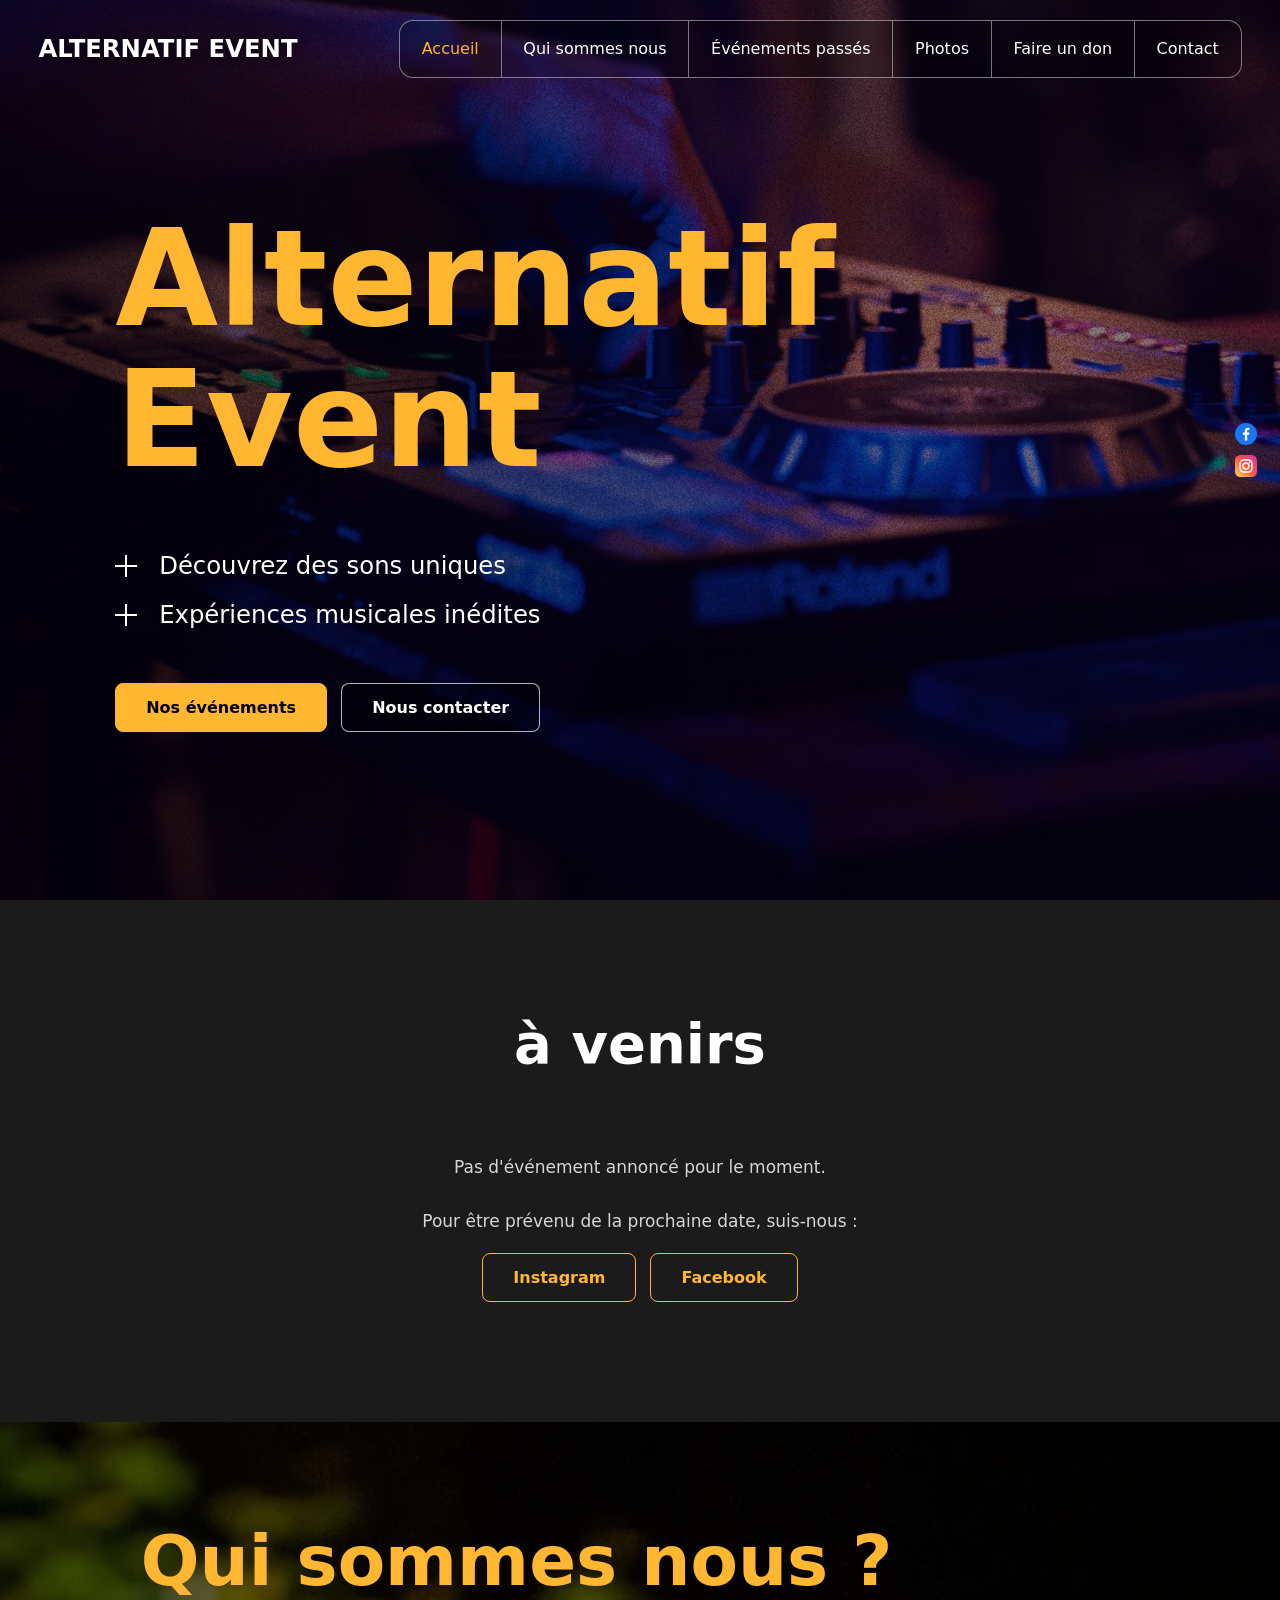
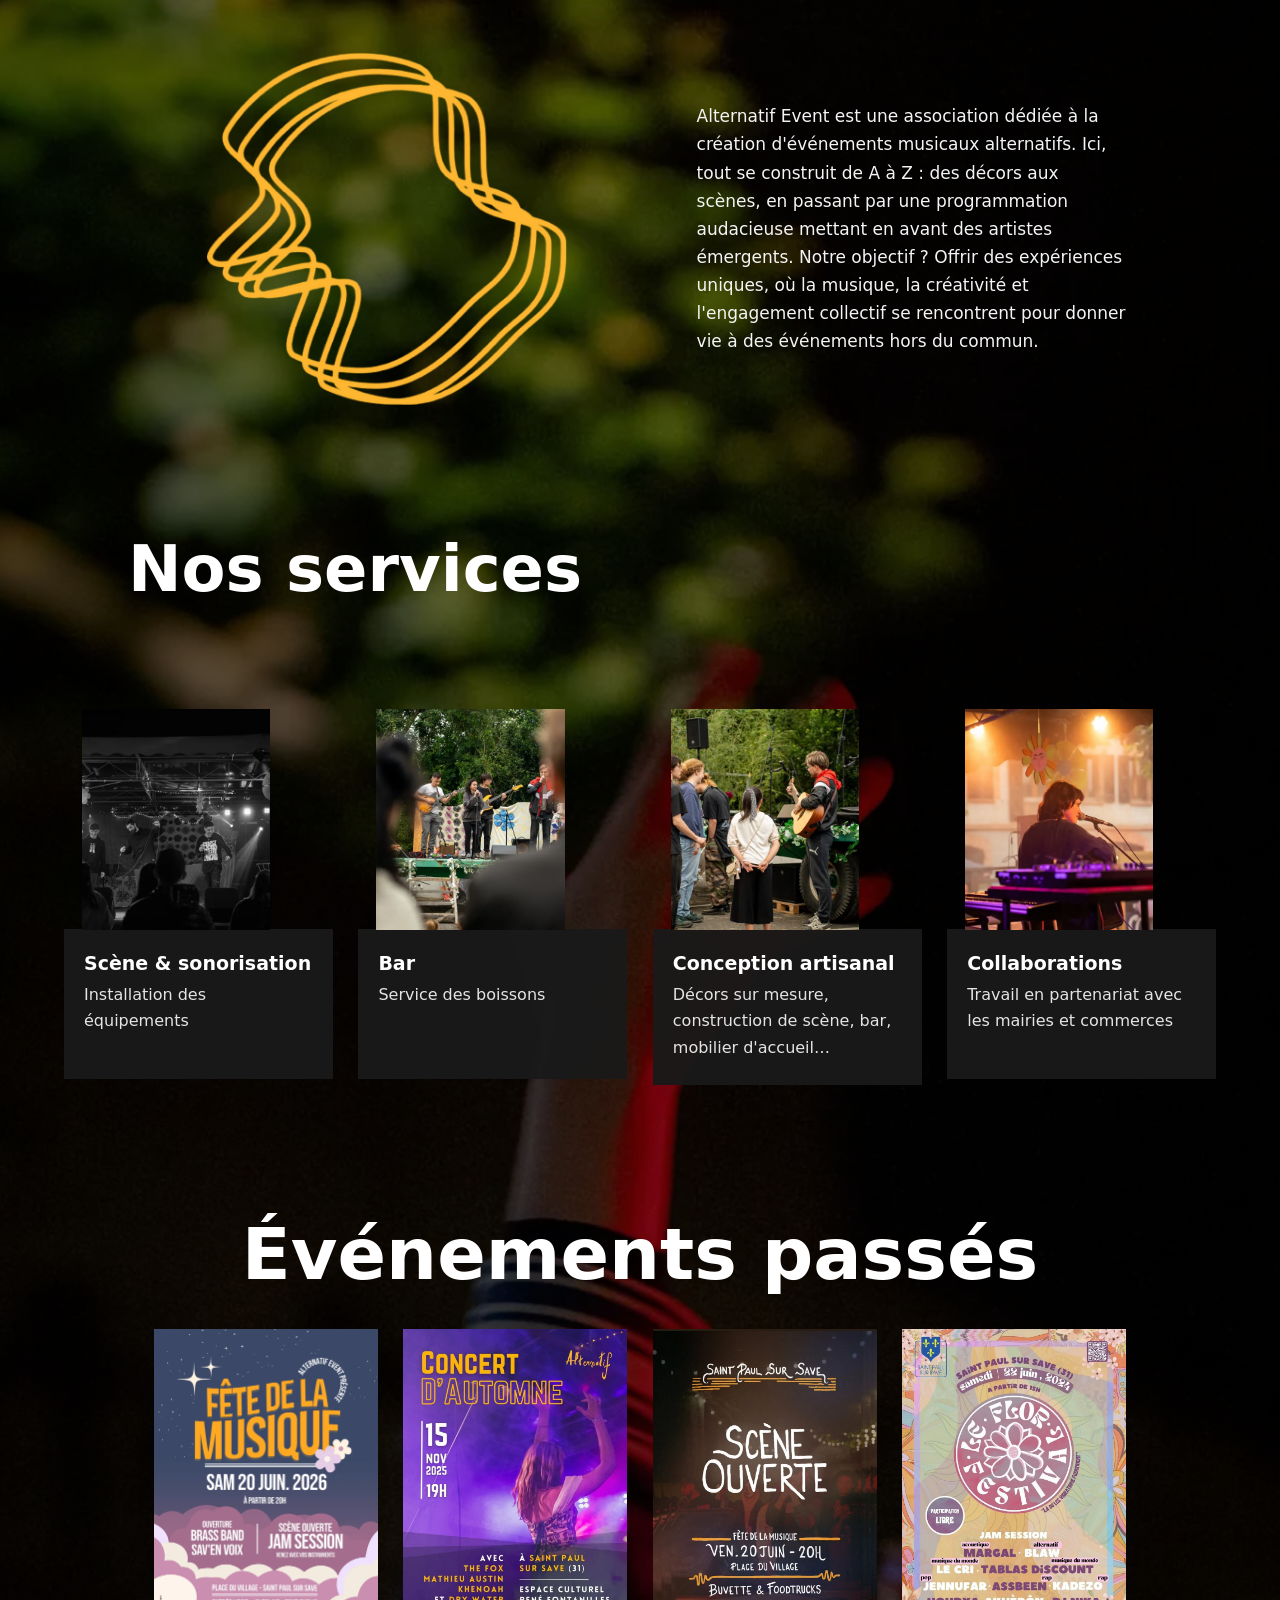
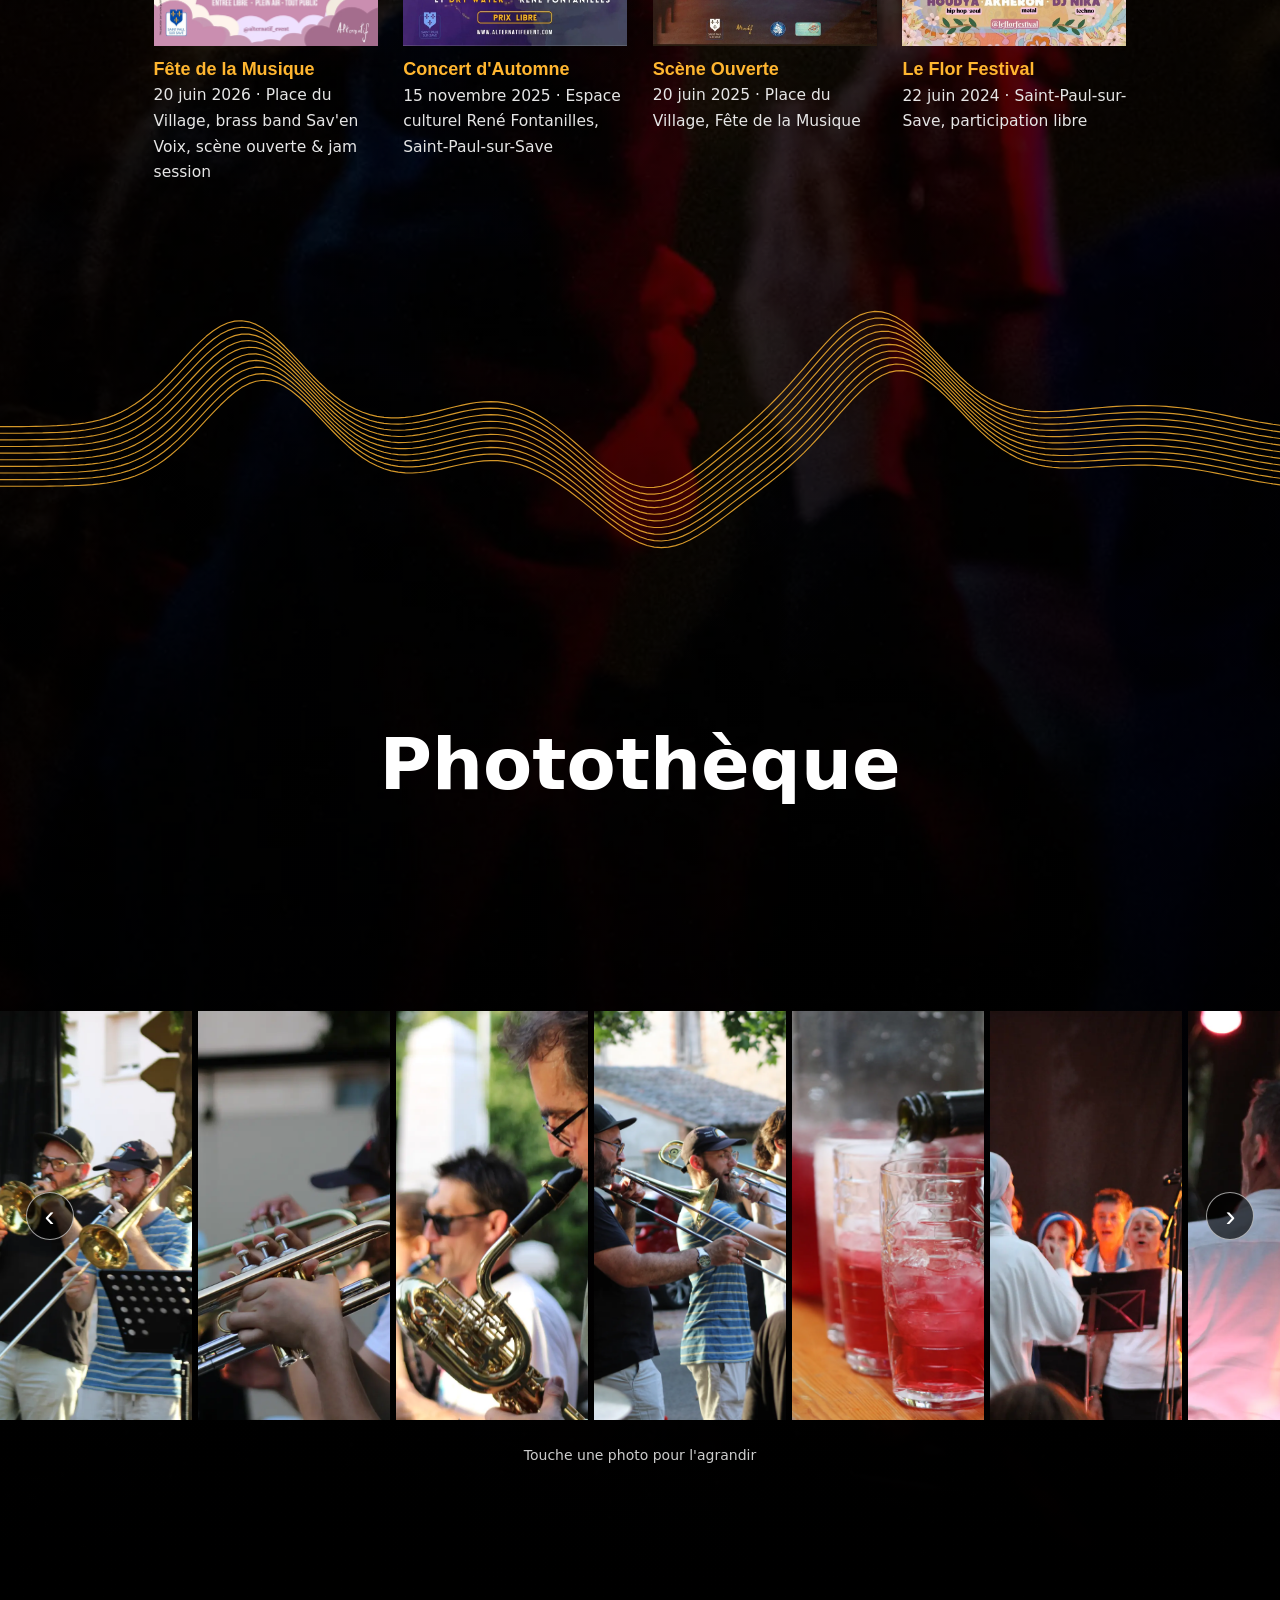
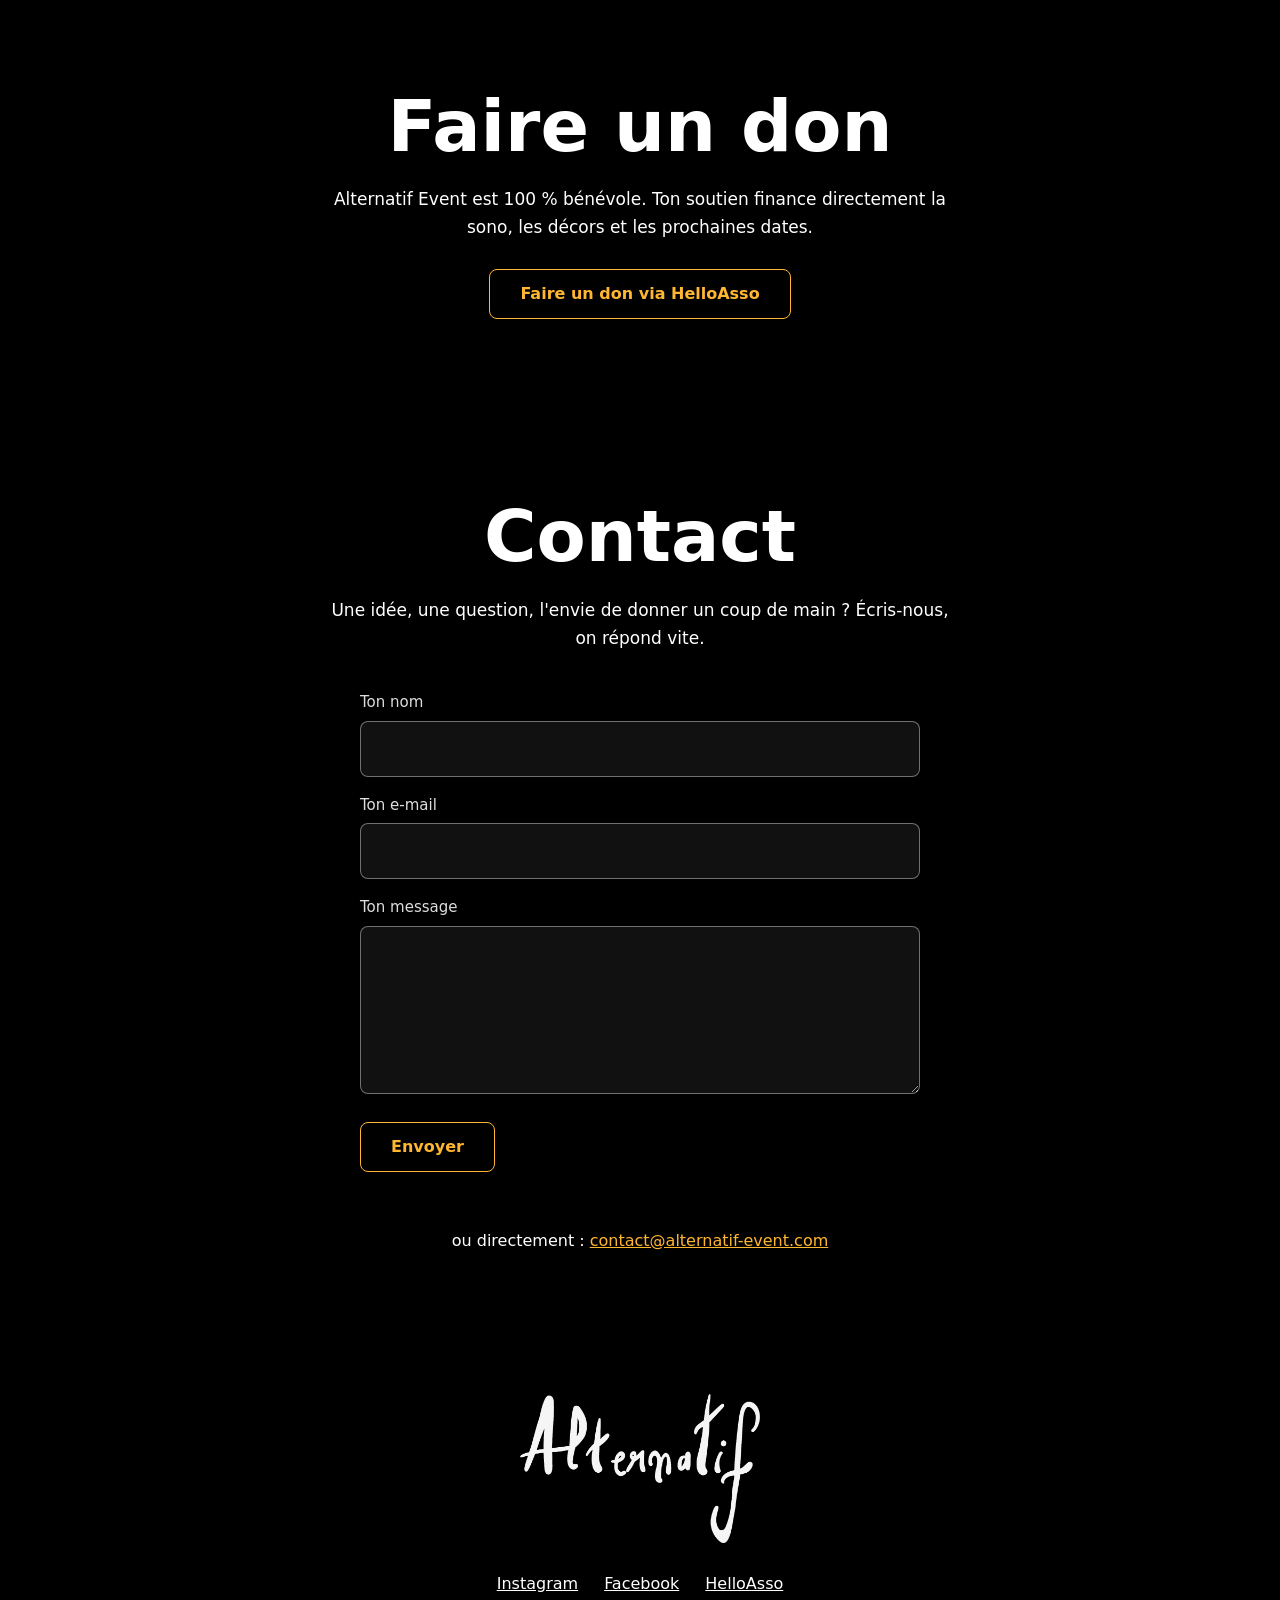
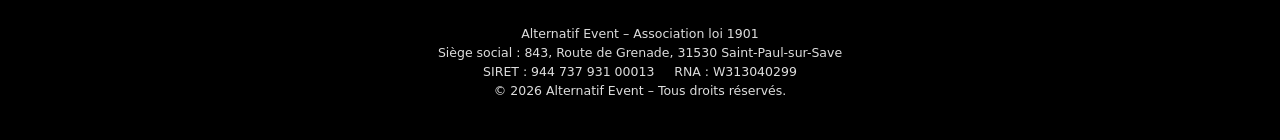
==== commit 3e0b7df9: "Adresse de contact : contact@alternatif-event.com Co-Authored-By: Claude Sonnet 5.5 <noreply@anthrop" ====
--- a/index.html
+++ b/index.html
@@ -5,7 +5,7 @@
 <meta name="viewport" content="width=device-width,initial-scale=1">
 <title>Alternatif Event</title>
 <meta name="description" content="Alternatif Event, association loi 1901 à Saint-Paul-sur-Save. Découvrez des sons uniques.">
-<link rel="icon" href="img/logo.png">
+<link rel="icon" href="favicon.ico" sizes="any"><link rel="icon" type="image/png" sizes="512x512" href="favicon-512.png"><link rel="apple-touch-icon" href="apple-touch-icon.png">
 <link rel="preconnect" href="https://fonts.googleapis.com">
 <link rel="preconnect" href="https://fonts.gstatic.com" crossorigin>
 <link rel="stylesheet" href="https://fonts.googleapis.com/css2?family=Poppins:wght@400;600&family=Nunito+Sans:wght@300;400&display=swap">
@@ -101,7 +101,7 @@
     <button class="btn" type="submit">Envoyer</button>
     <p class="fm" id="fm" role="status"></p>
   </form>
-  <p class="ct-alt">ou directement : <a href="mailto:contact@alternatifevent.fr">contact@alternatifevent.fr</a></p>
+  <p class="ct-alt">ou directement : <a href="mailto:contact@alternatif-event.com">contact@alternatif-event.com</a></p>
 </section>
 
 <footer class="ft">
@@ -157,7 +157,7 @@
     var d={};new FormData(f).forEach(function(v,k){if(k!=='_gotcha')d[k]=v});
     fetch('https://formspree.io/f/mwvrgkgb',{method:'POST',headers:{'Content-Type':'application/json','Accept':'application/json'},body:JSON.stringify(d)})
       .then(function(r){if(!r.ok)throw 0;m.textContent='Merci, message envoyé !';f.reset()})
-      .catch(function(){m.className='fm err';m.textContent="Échec de l'envoi. Écris-nous à contact@alternatifevent.fr."})
+      .catch(function(){m.className='fm err';m.textContent="Échec de l'envoi. Écris-nous à contact@alternatif-event.com."})
       .then(function(){btn.disabled=false});
   });
 })();
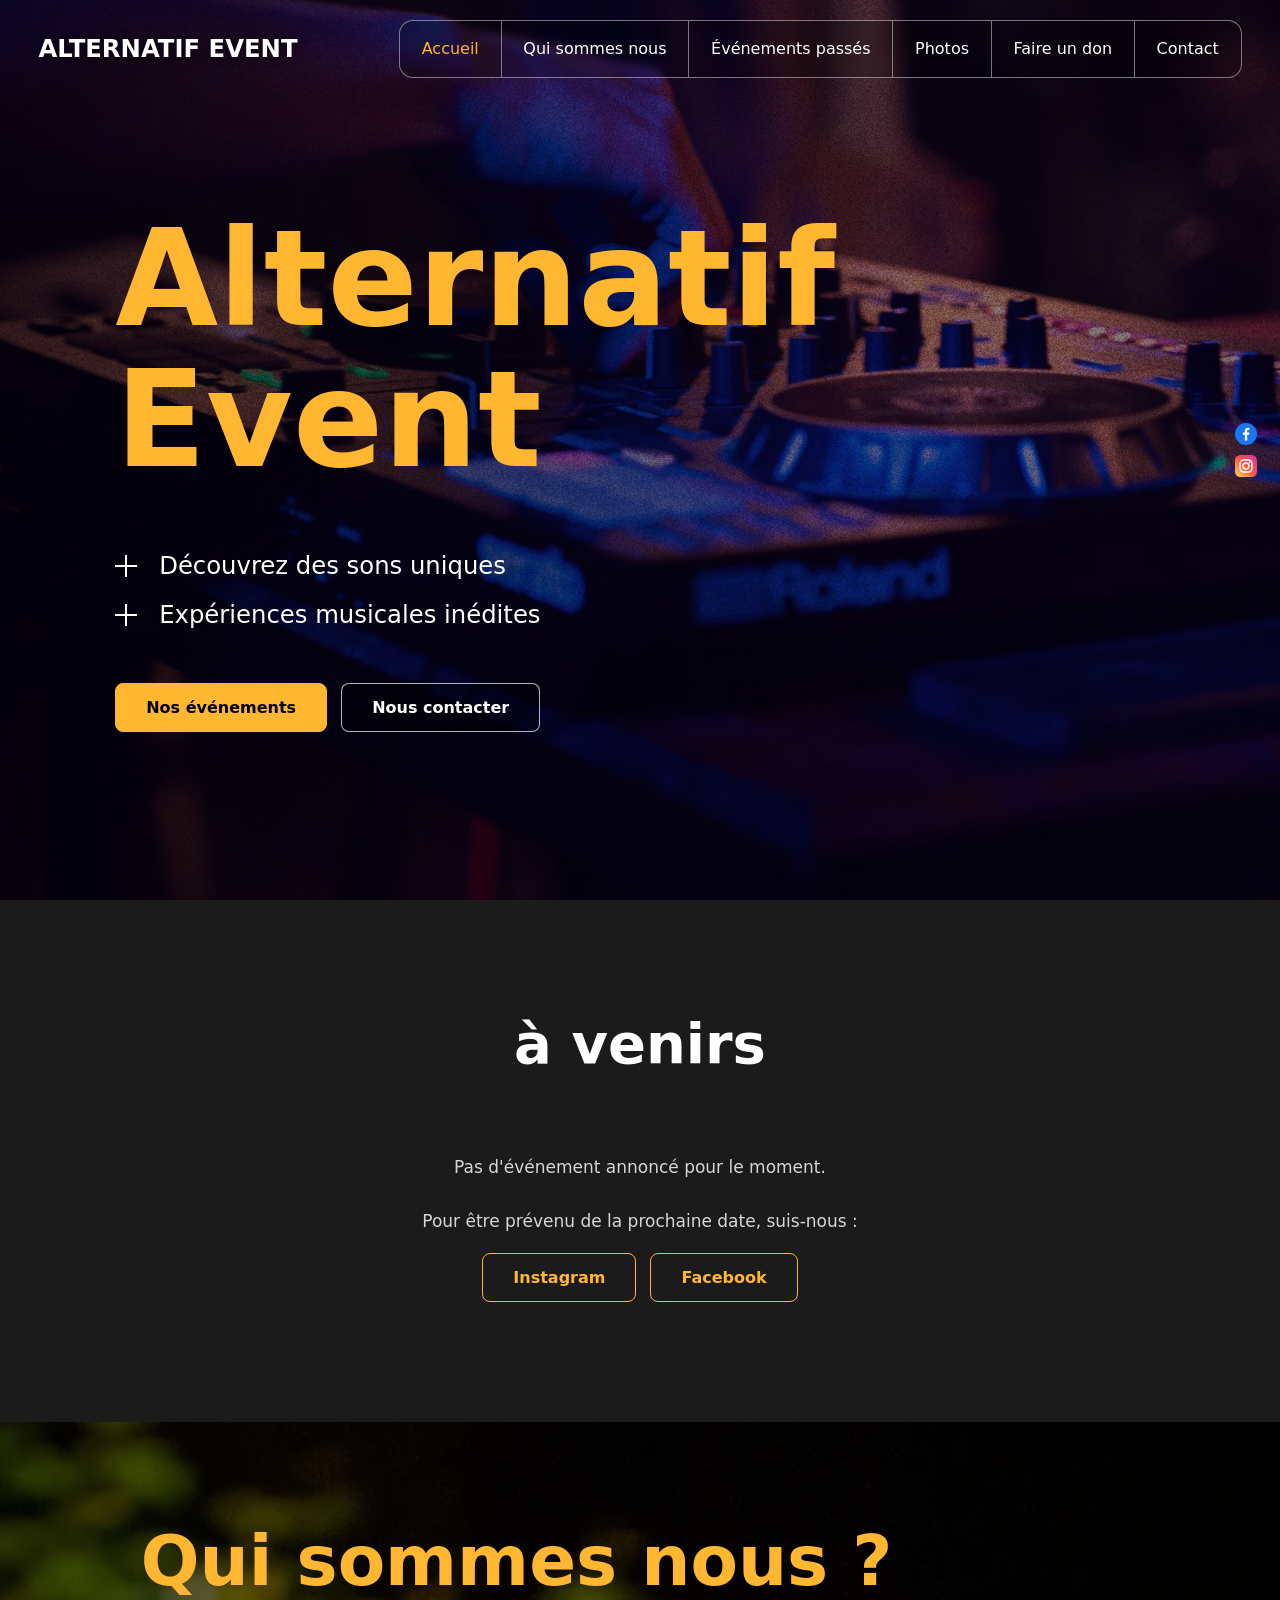
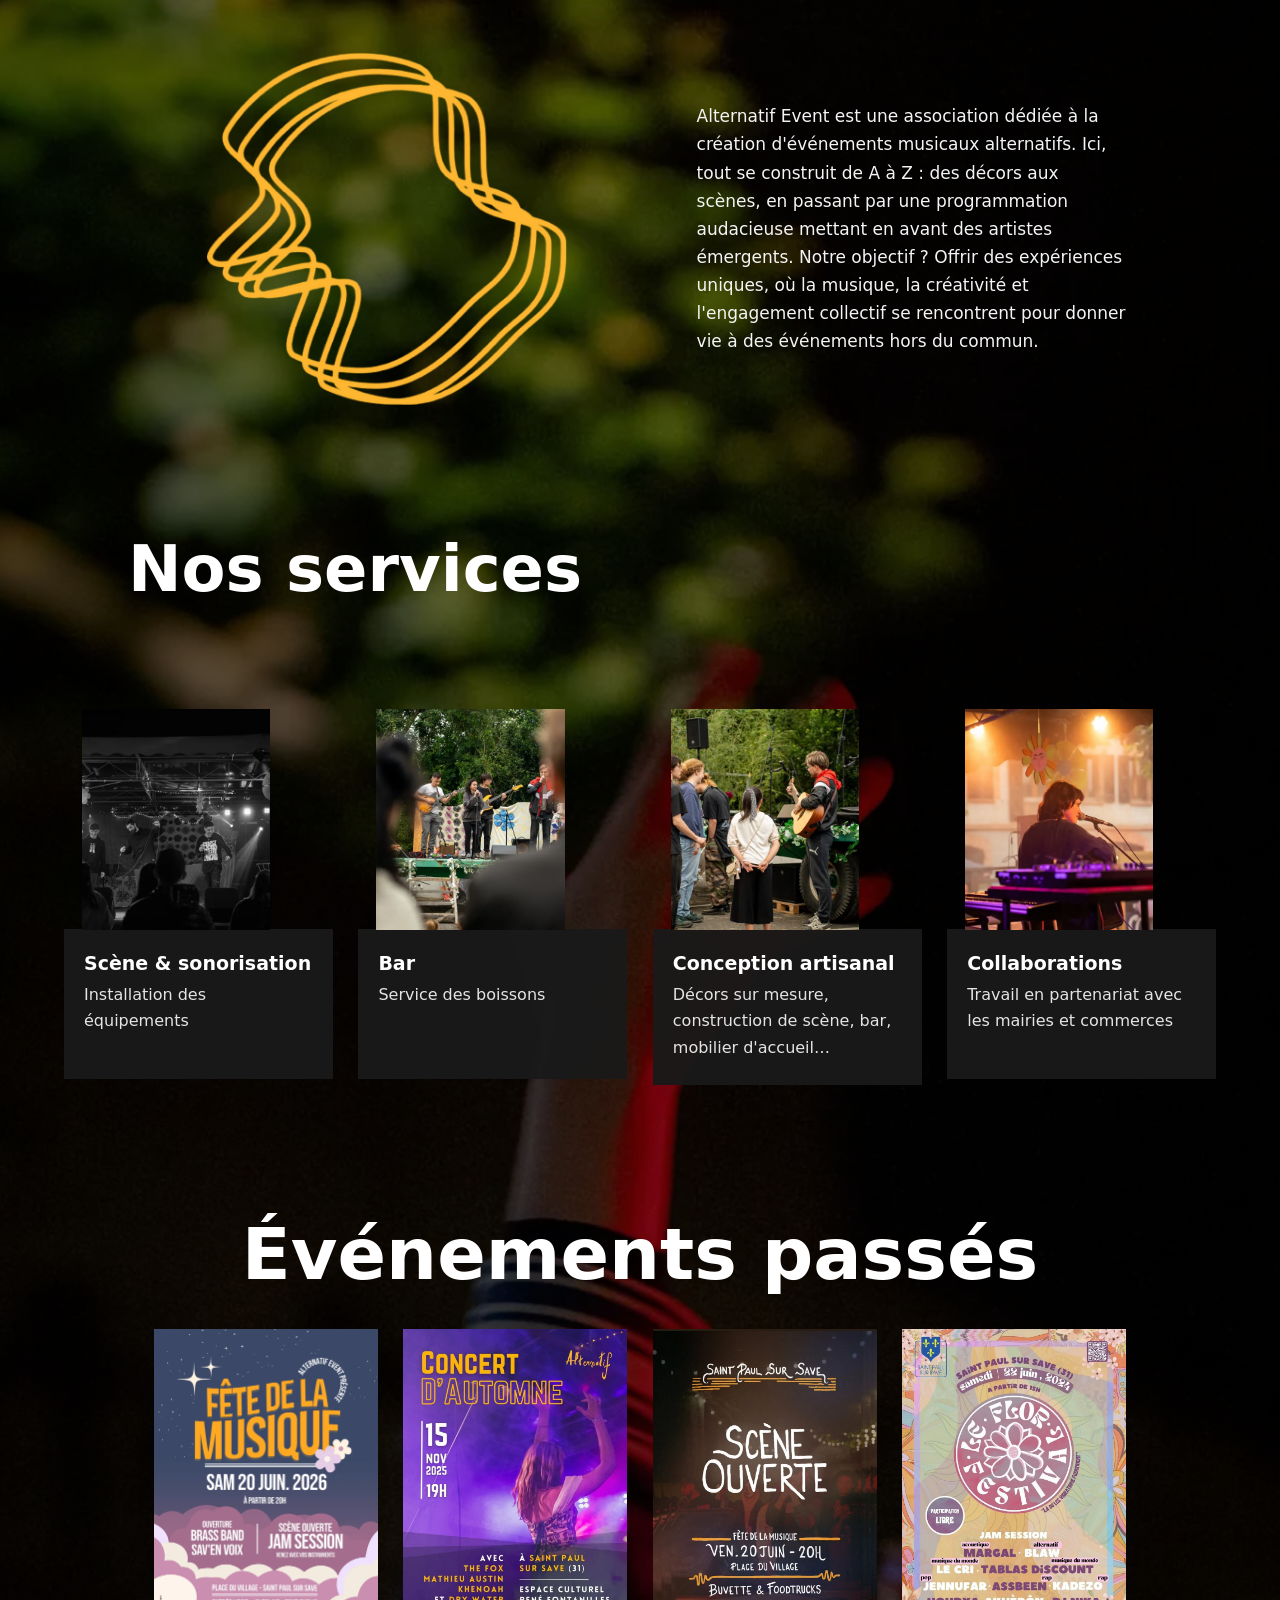
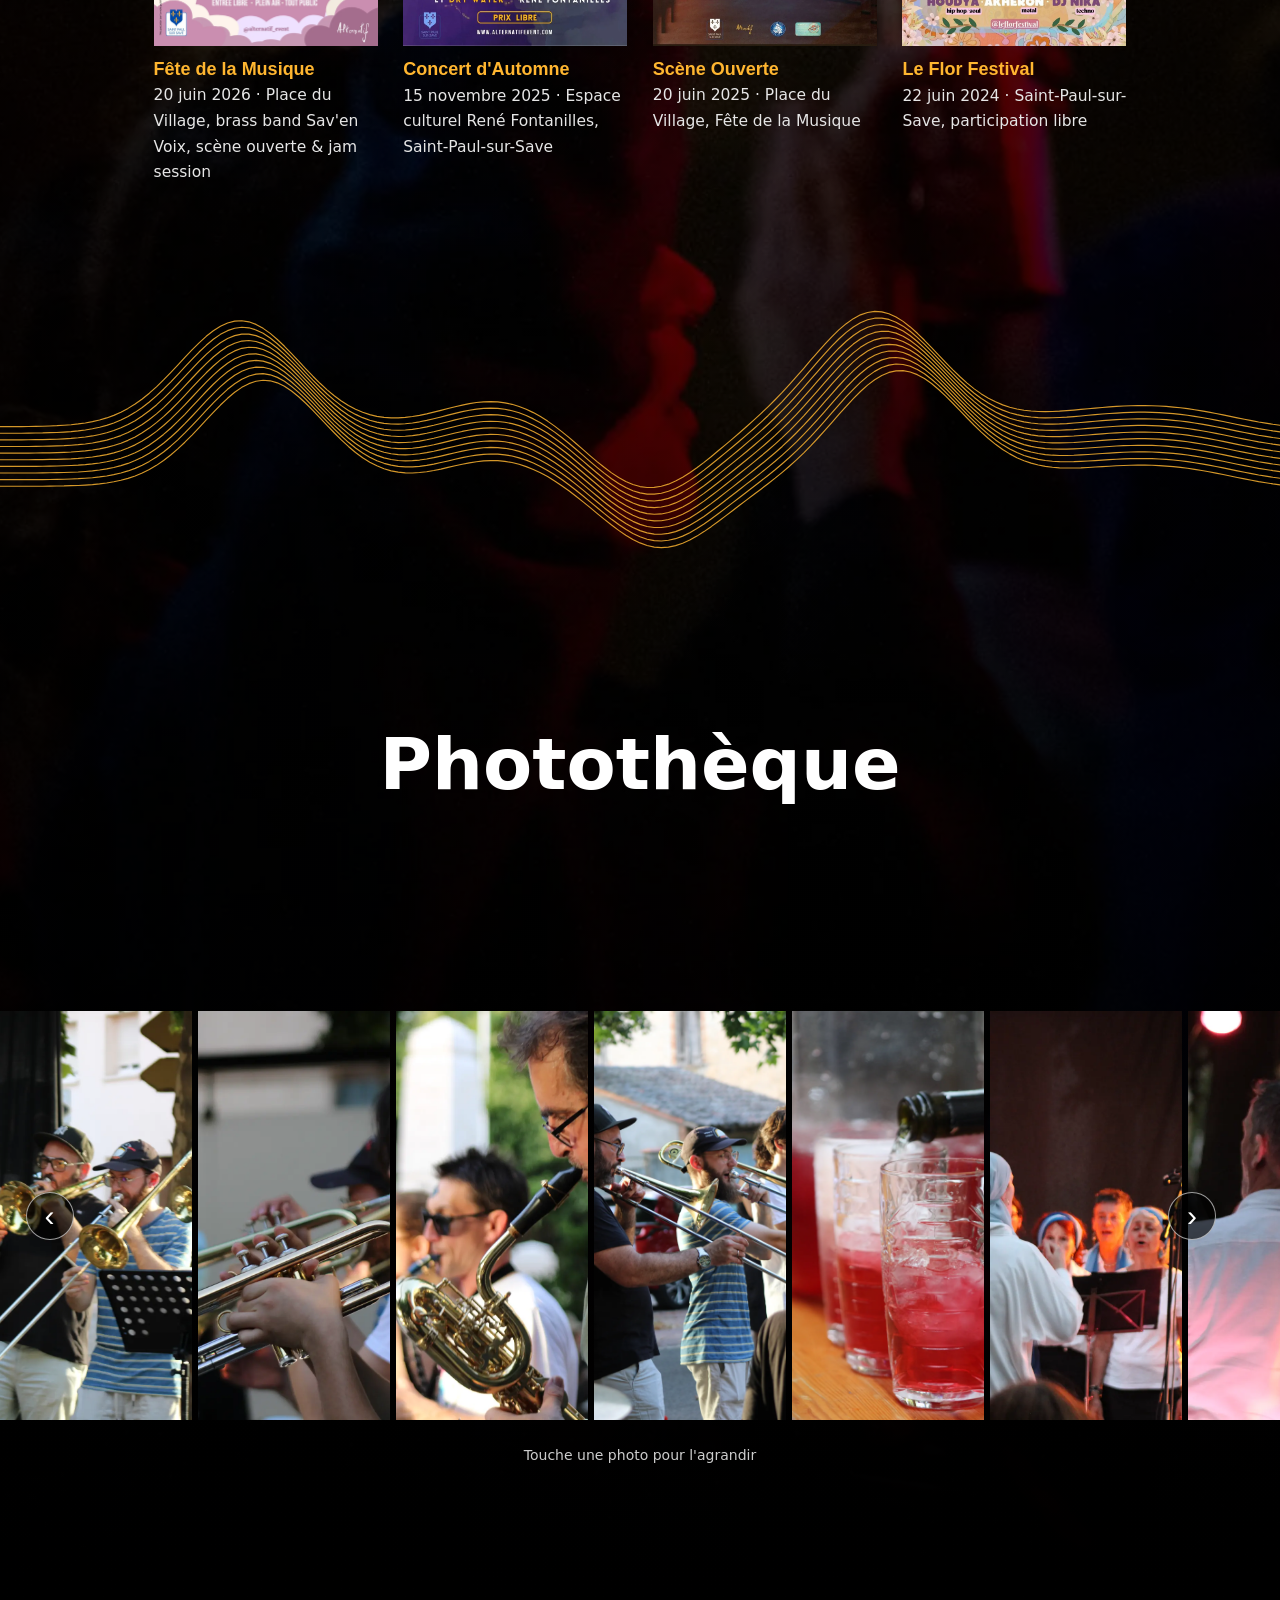
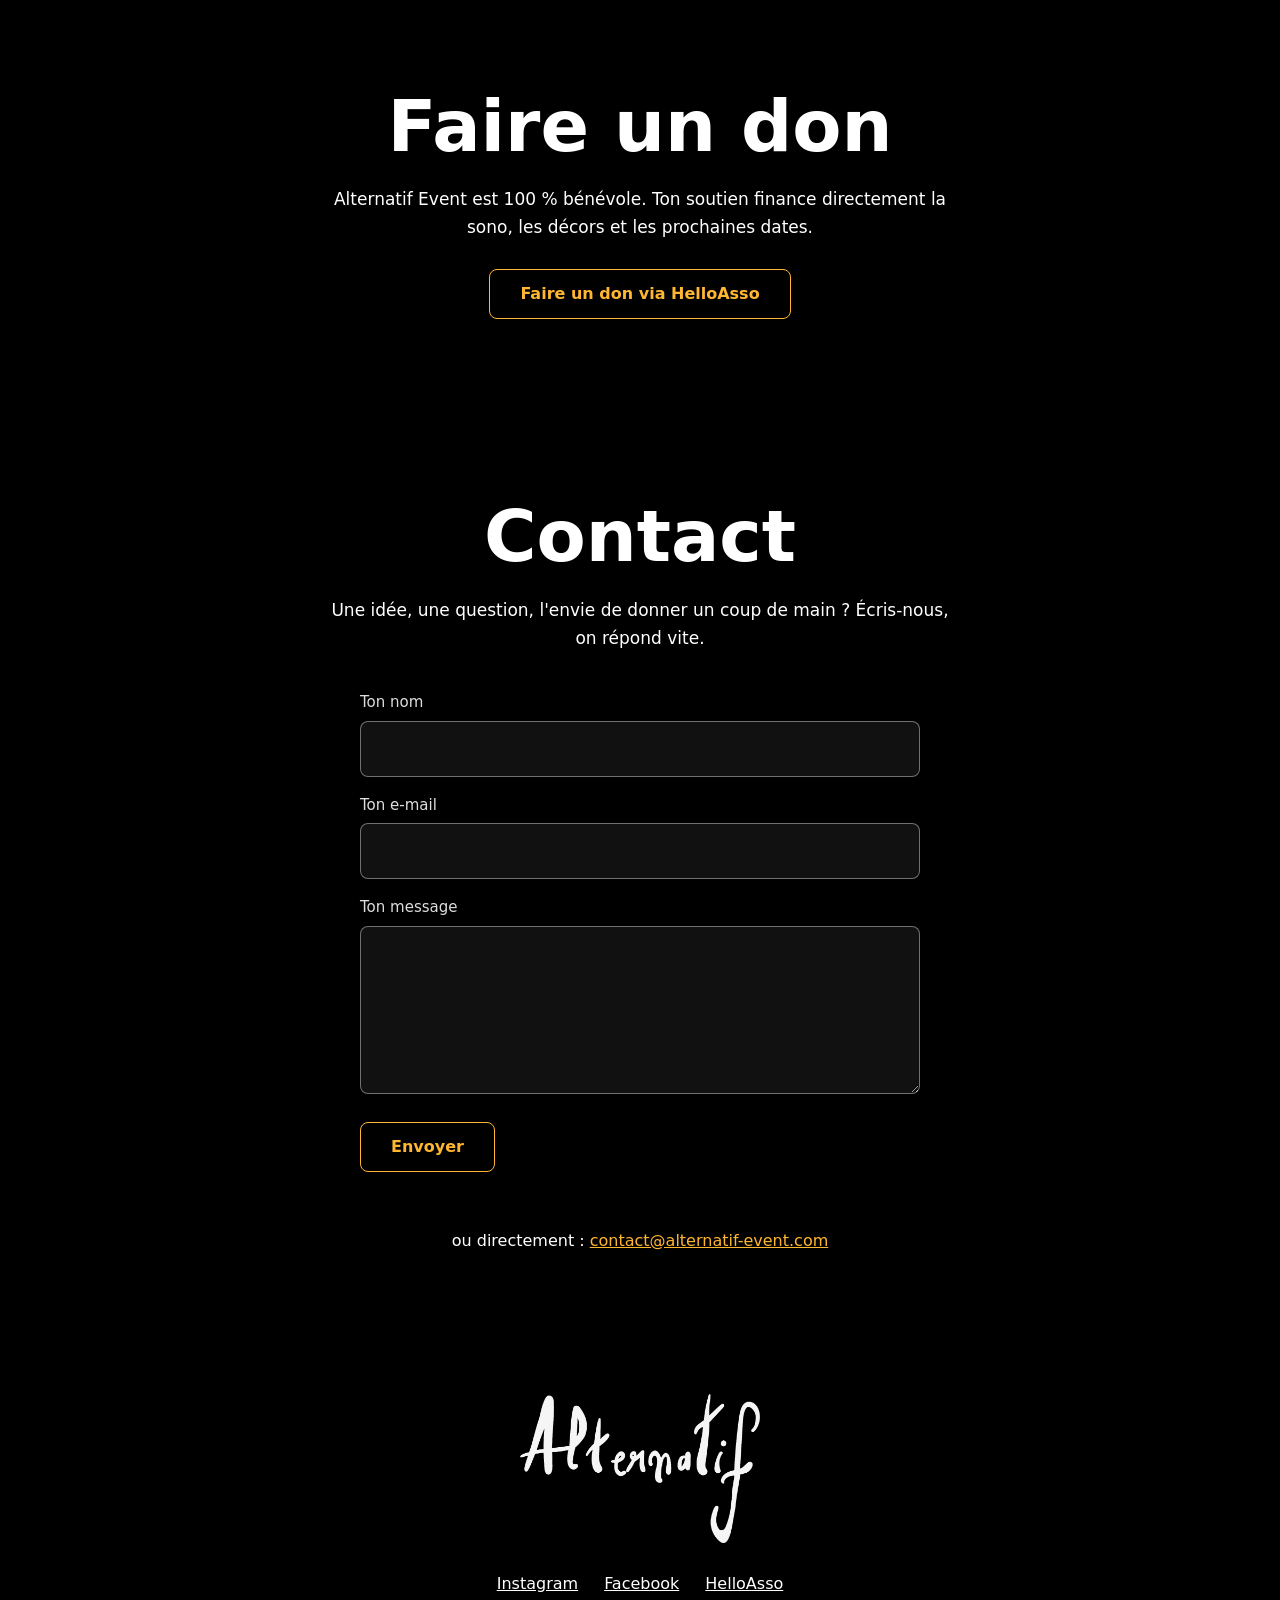
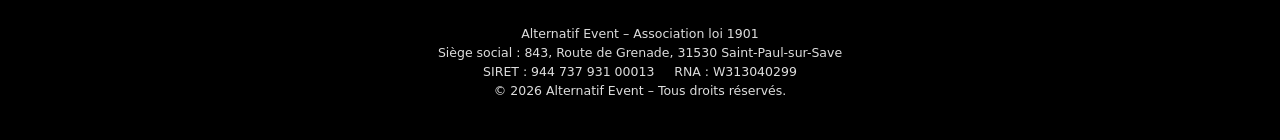
==== commit 15466f74: "Photothèque : flèche suivante décalée des icônes sociales Co-Authored-By: Claude Sonnet 5.5 <noreply" ====
--- a/index.html
+++ b/index.html
@@ -9,7 +9,7 @@
 <link rel="preconnect" href="https://fonts.googleapis.com">
 <link rel="preconnect" href="https://fonts.gstatic.com" crossorigin>
 <link rel="stylesheet" href="https://fonts.googleapis.com/css2?family=Poppins:wght@400;600&family=Nunito+Sans:wght@300;400&display=swap">
-<link rel="stylesheet" href="wix.css?v=6">
+<link rel="stylesheet" href="wix.css?v=7">
 </head>
 <body>
 <a class="skip" href="#asso">Aller au contenu</a>
--- a/wix.css
+++ b/wix.css
@@ -132,3 +132,4 @@
 .lx{top:16px;right:16px}.lp{left:14px;top:calc(50% - 26px)}.ln{right:14px;top:calc(50% - 26px)}
 @media(max-width:900px){.hd.solid{height:62px}.nav a{font-size:17px}.ar{display:none}.rl img{width:clamp(130px,38vw,200px)}.lp,.ln{top:auto;bottom:18px}.lp{left:calc(50% - 64px)}.ln{right:calc(50% - 64px)}}
 @media(max-width:520px){.cta .btn{flex:1 1 100%;text-align:center}}
+@media(min-width:901px){.ar.r{right:64px}}
